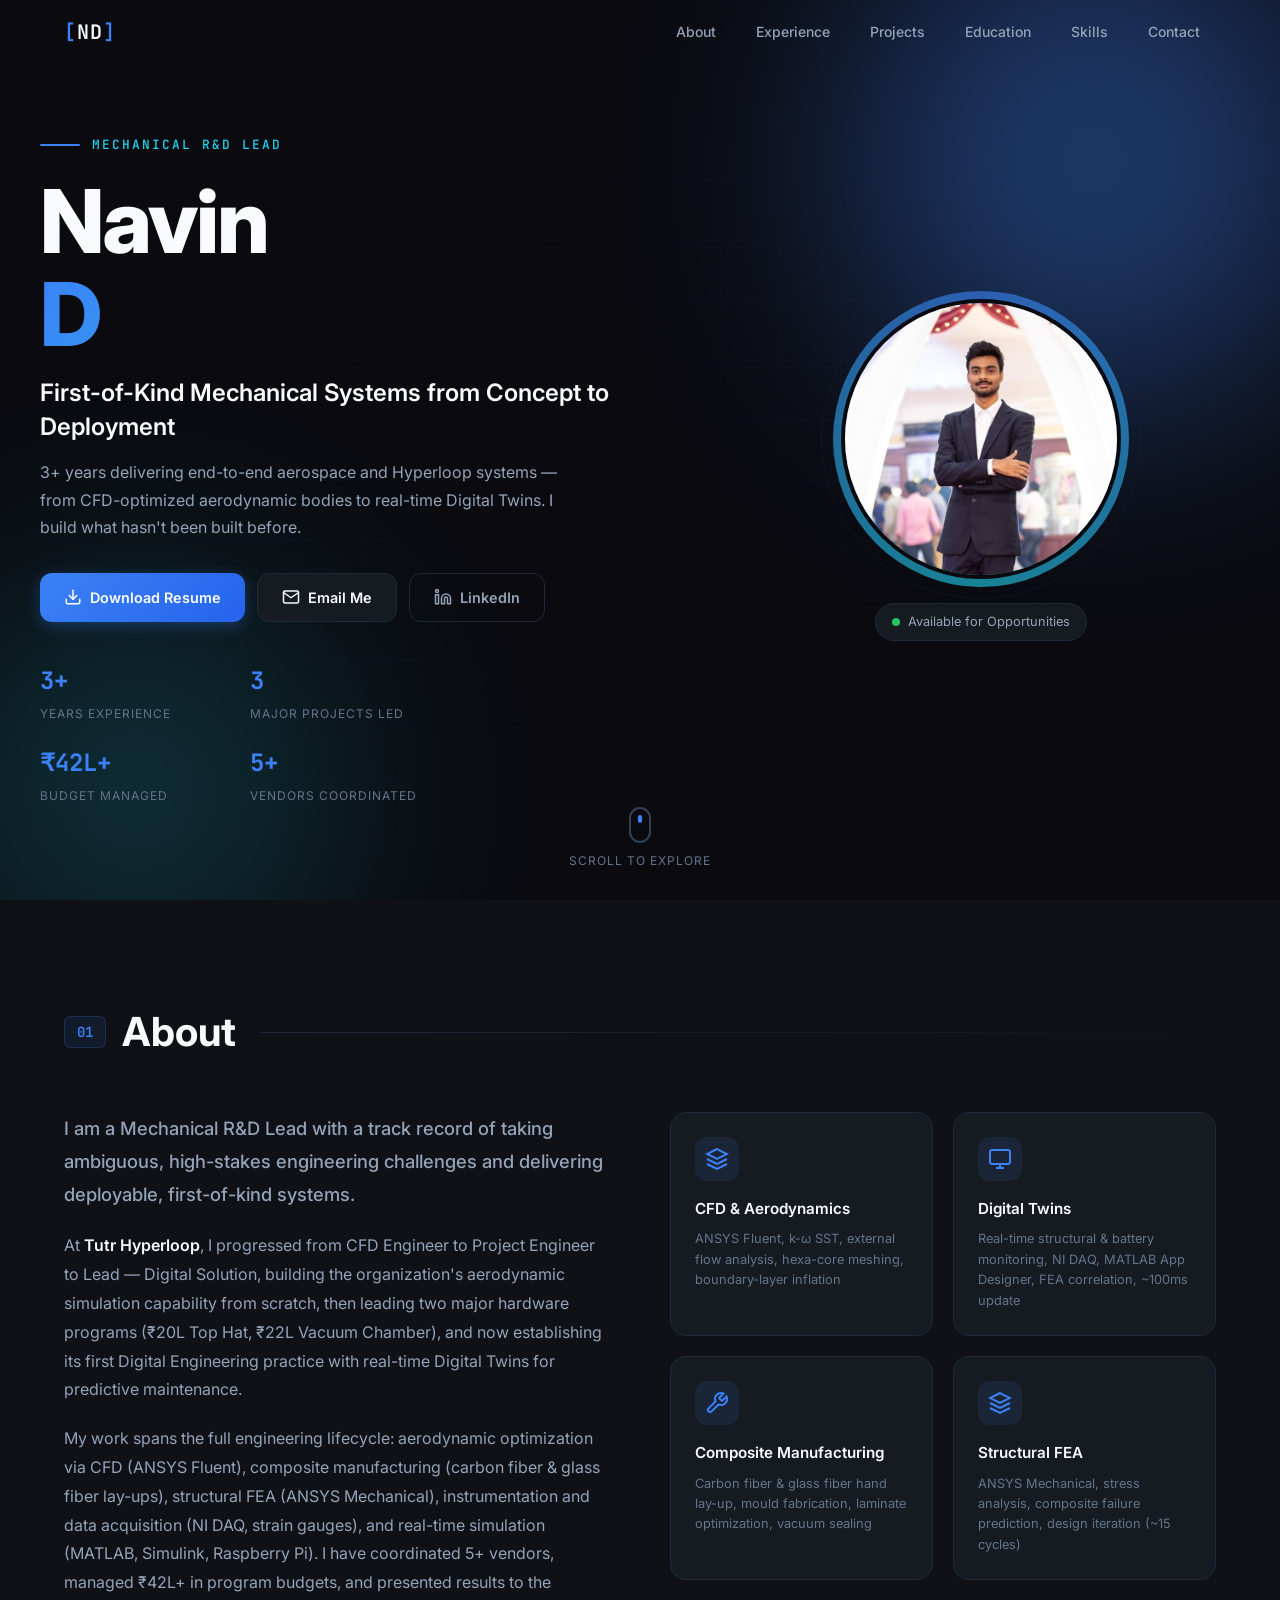
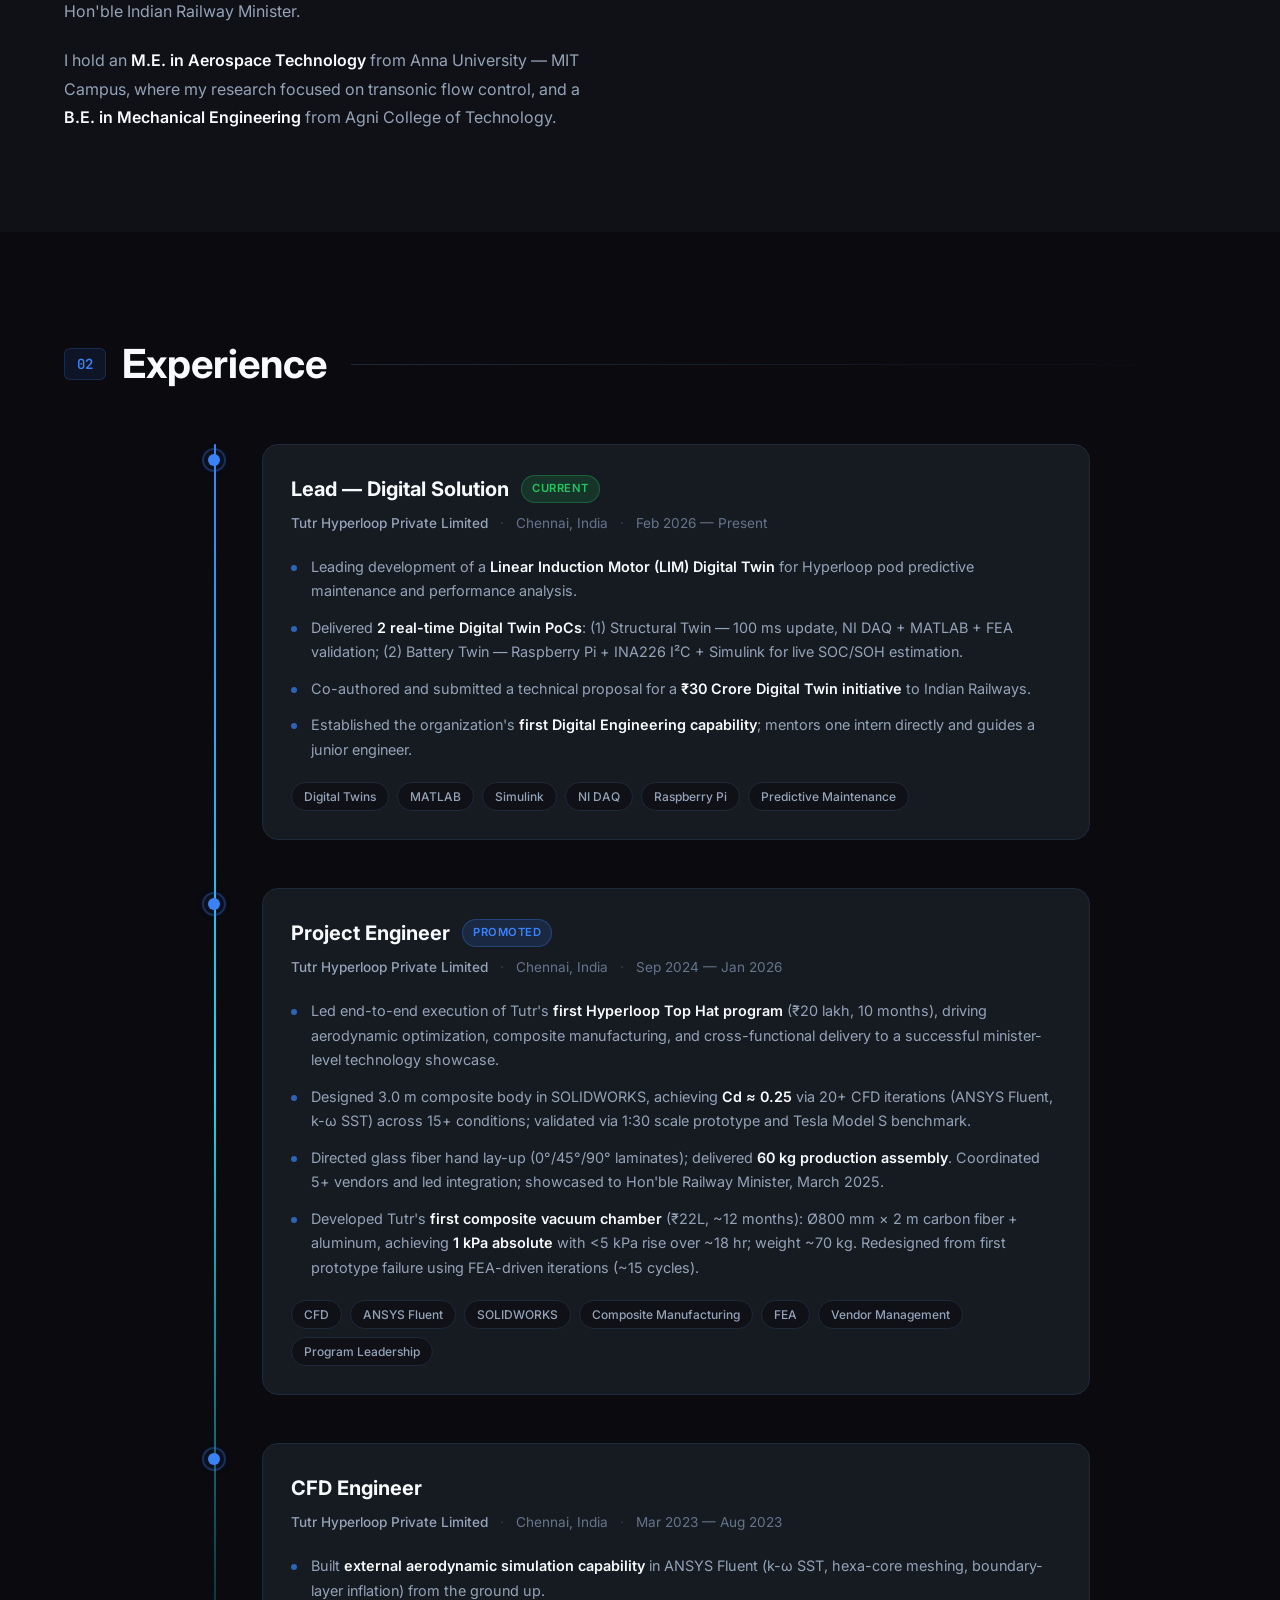
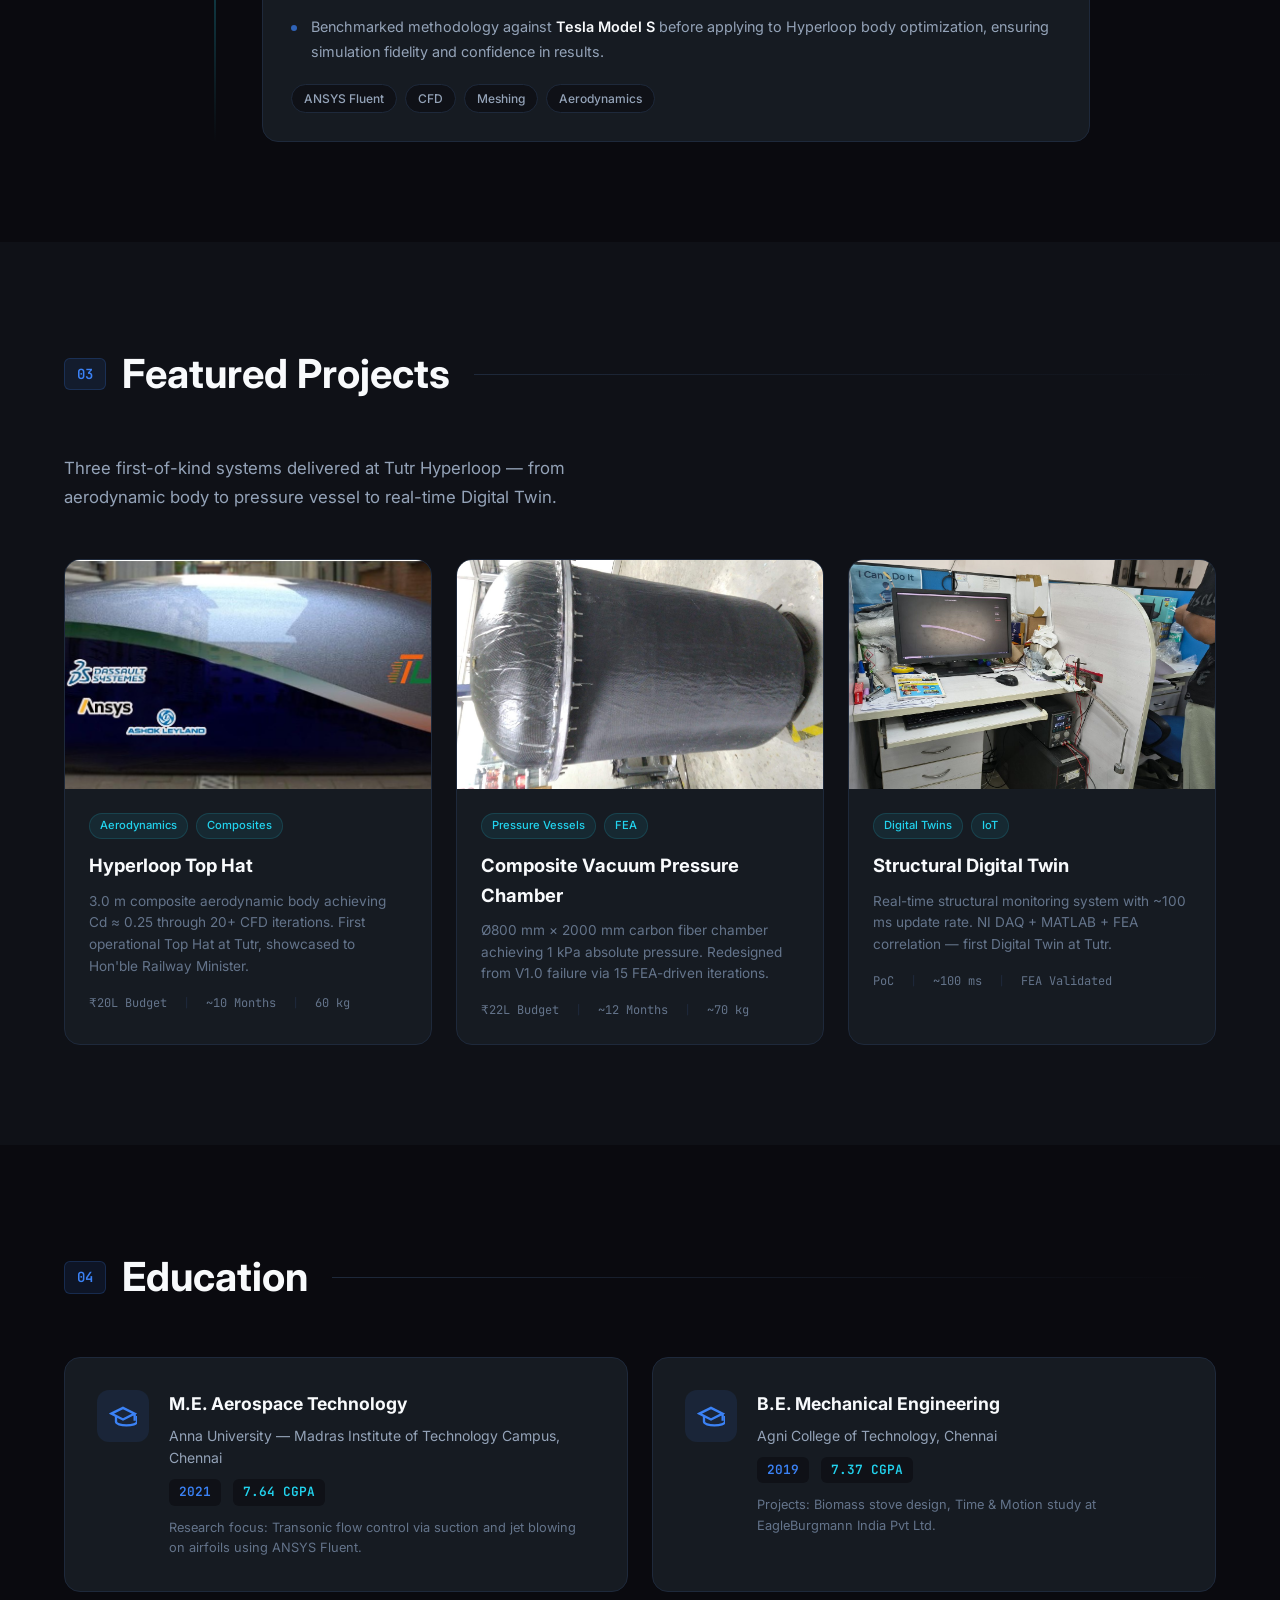
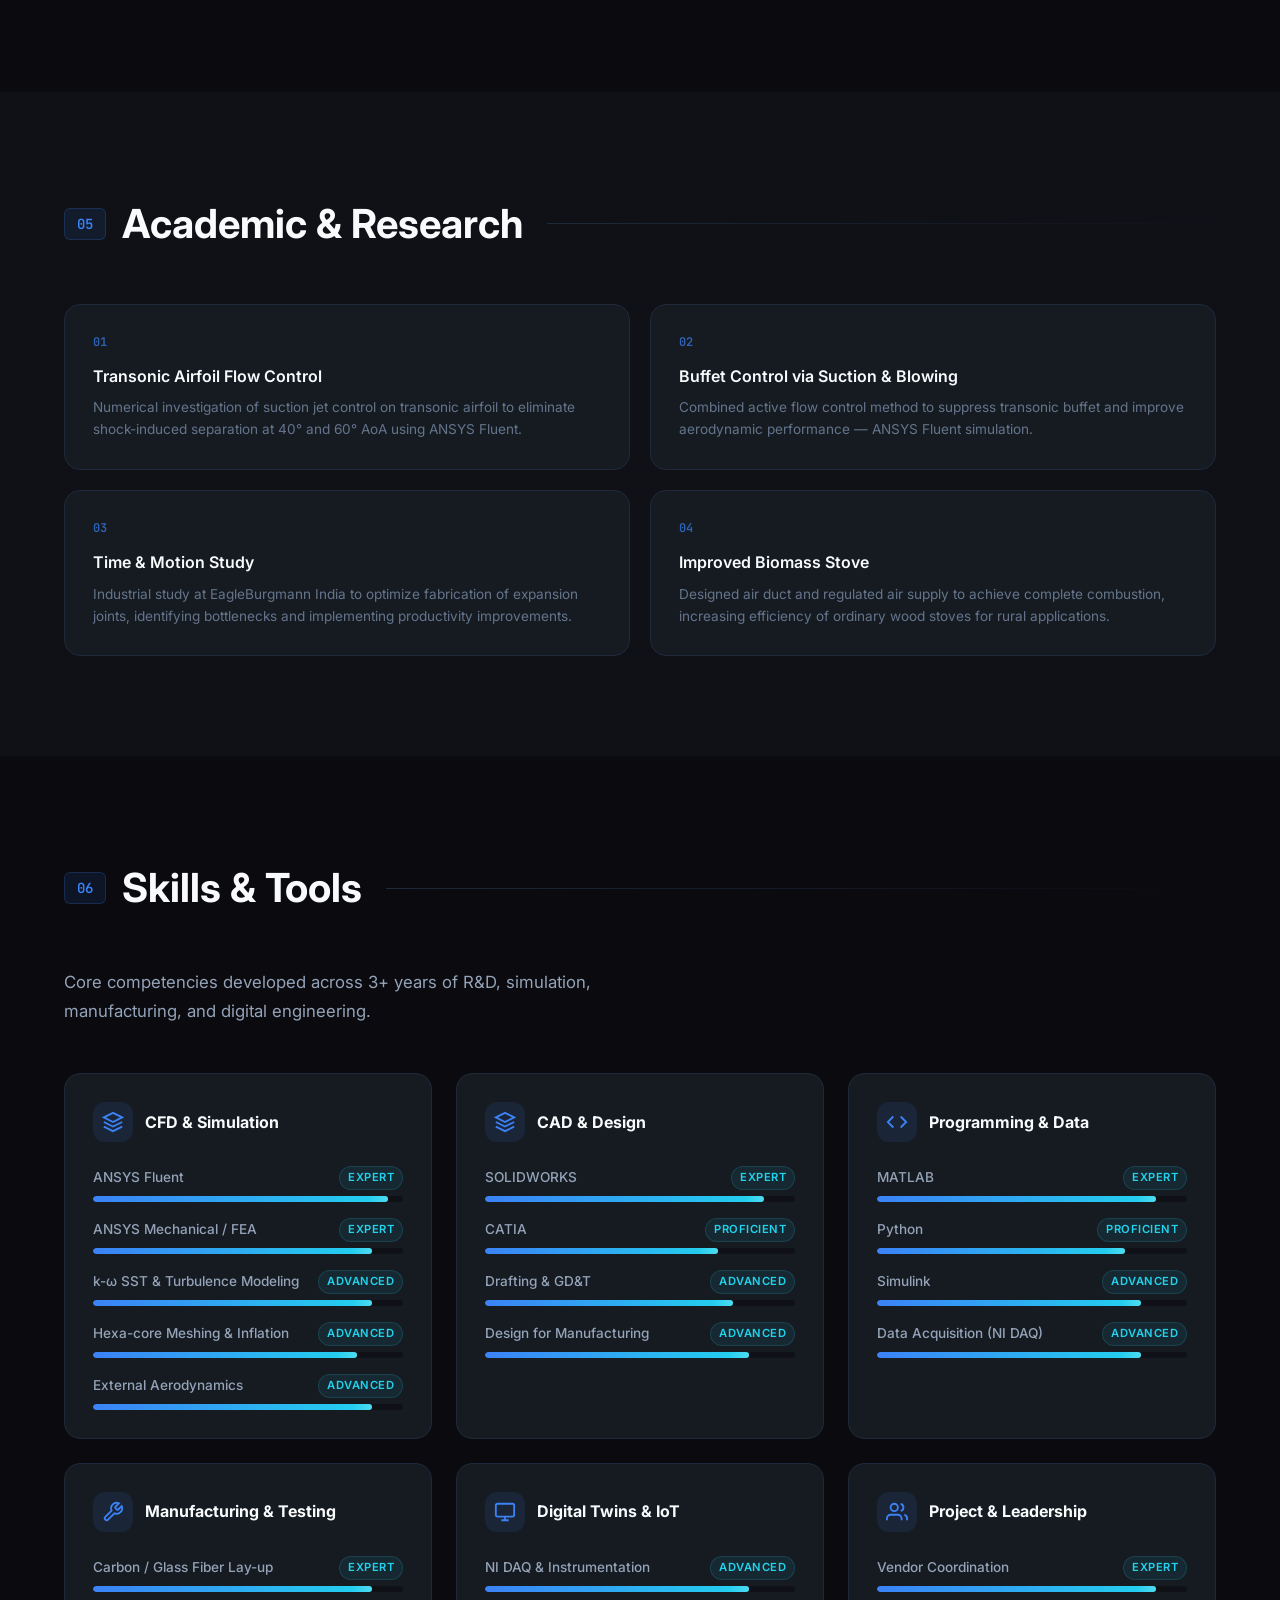
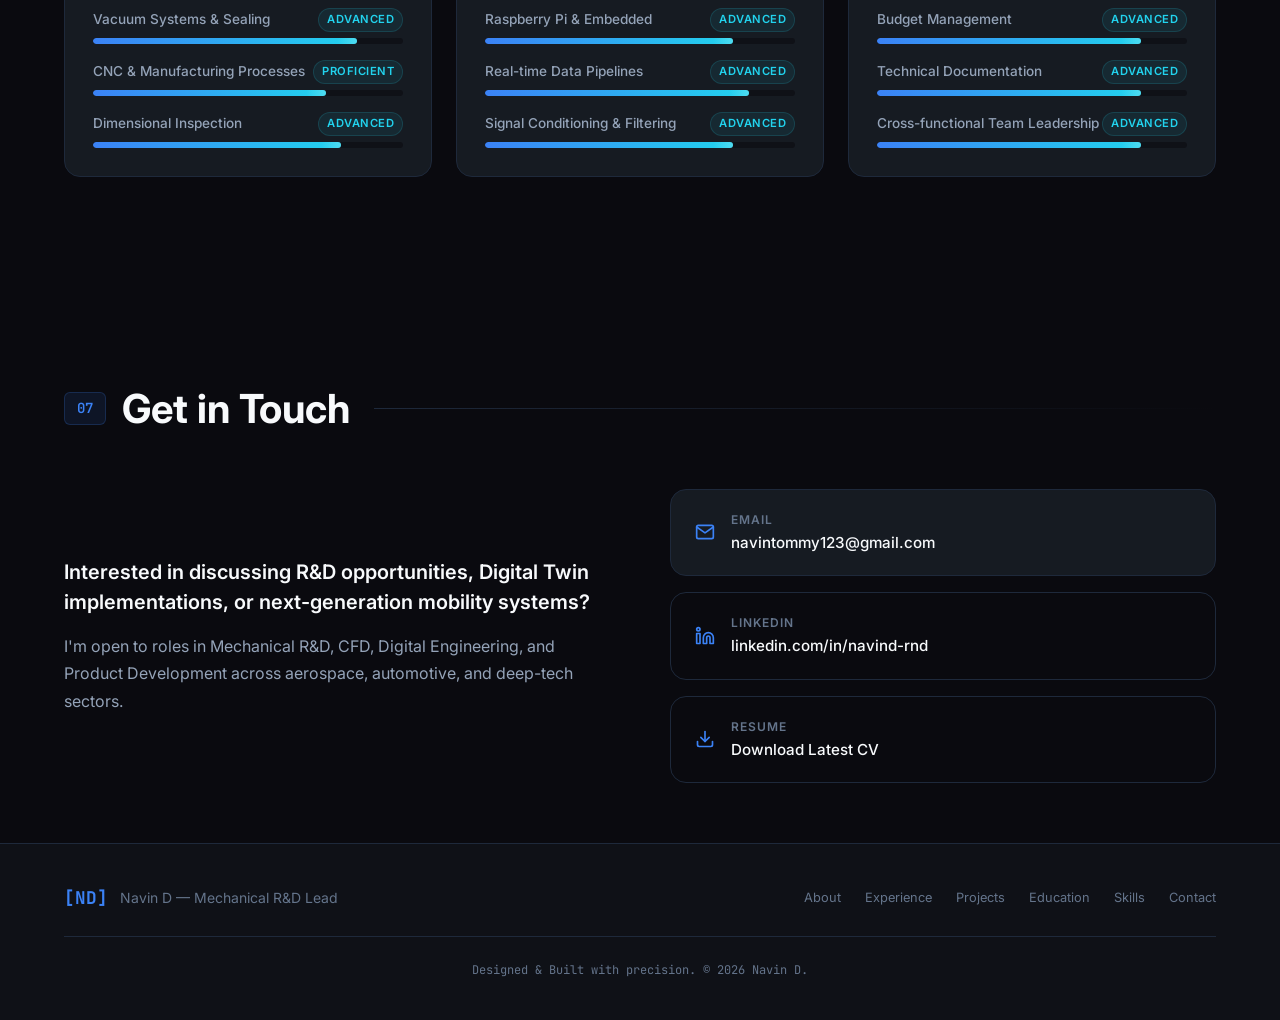
==== index.html @ 1052d7c4 "Portfolio v1.0 - Complete" ====
<!DOCTYPE html>
<html lang="en">
<head>
    <meta charset="UTF-8">
    <meta name="viewport" content="width=device-width, initial-scale=1.0">
    <title>Navin D — Mechanical R&D Lead</title>
    <link rel="preconnect" href="https://fonts.googleapis.com">
    <link rel="preconnect" href="https://fonts.gstatic.com" crossorigin>
    <link href="https://fonts.googleapis.com/css2?family=Inter:wght@300;400;500;600;700;800&family=JetBrains+Mono:wght@400;500;600&display=swap" rel="stylesheet">
    <link rel="stylesheet" href="style.css">
    <link rel="icon" type="image/png" href="assets/favicon.png">
    <link rel="apple-touch-icon" href="assets/apple-touch-icon.png">
    <meta name="description" content="Navin D — Mechanical R&D Lead specializing in CFD, Digital Twins, Composite Manufacturing, and FEA. 3+ years delivering first-of-kind aerospace and Hyperloop systems.">
    <meta name="keywords" content="Mechanical R&D, CFD, ANSYS Fluent, Digital Twins, Composites, Hyperloop, FEA, MATLAB, SOLIDWORKS">
    <meta name="author" content="Navin D">
    <meta name="robots" content="index, follow">
    <meta property="og:type" content="website">
    <meta property="og:title" content="Navin D — Mechanical R&D Lead">
    <meta property="og:description" content="First-of-Kind Mechanical Systems from Concept to Deployment. CFD, Digital Twins, Composites, FEA.">
    <meta property="og:image" content="assets/images/profile.png">
    <meta property="twitter:card" content="summary_large_image">
    <meta property="twitter:title" content="Navin D — Mechanical R&D Lead">
    <meta property="twitter:description" content="First-of-Kind Mechanical Systems from Concept to Deployment.">
    <meta property="twitter:image" content="assets/images/profile.png">
</head>
<body>
    <!-- Navigation -->
    <nav class="navbar" id="navbar">
        <div class="nav-container">
            <a href="#" class="nav-logo">
                <span class="logo-bracket">[</span>ND<span class="logo-bracket">]</span>
            </a>
            <button class="nav-toggle" id="navToggle" aria-label="Toggle navigation">
                <span></span>
                <span></span>
                <span></span>
            </button>
            <ul class="nav-menu" id="navMenu">
                <li><a href="#about" class="nav-link">About</a></li>
                <li><a href="#experience" class="nav-link">Experience</a></li>
                <li><a href="#projects" class="nav-link">Projects</a></li>
                <li><a href="#education" class="nav-link">Education</a></li>
                <li><a href="#skills" class="nav-link">Skills</a></li>
                <li><a href="#contact" class="nav-link">Contact</a></li>
            </ul>
        </div>
    </nav>

    <!-- Hero Section -->
    <section class="hero" id="home">
        <div class="hero-bg">
            <div class="hero-grid"></div>
            <div class="hero-glow hero-glow-1"></div>
            <div class="hero-glow hero-glow-2"></div>
        </div>
        <div class="hero-content">
            <div class="hero-text">
                <div class="hero-label">
                    <span class="label-line"></span>
                    <span class="label-text">Mechanical R&D Lead</span>
                </div>
                <h1 class="hero-name">
                    <span class="name-first">Navin</span>
                    <span class="name-last">D</span>
                </h1>
                <p class="hero-headline">First-of-Kind Mechanical Systems from Concept to Deployment</p>
                <p class="hero-subtitle">
                    3+ years delivering end-to-end aerospace and Hyperloop systems — from CFD-optimized aerodynamic bodies 
                    to real-time Digital Twins. I build what hasn't been built before.
                </p>
                <div class="hero-ctas">
                    <a href="assets/Navin_D_Resume_Styled_07_07.docx" class="btn btn-primary" download>
                        <svg width="18" height="18" viewBox="0 0 24 24" fill="none" stroke="currentColor" stroke-width="2" stroke-linecap="round" stroke-linejoin="round"><path d="M21 15v4a2 2 0 0 1-2 2H5a2 2 0 0 1-2-2v-4"/><polyline points="7 10 12 15 17 10"/><line x1="12" y1="15" x2="12" y2="3"/></svg>
                        Download Resume
                    </a>
                    <a href="mailto:navintommy123@gmail.com" class="btn btn-secondary">
                        <svg width="18" height="18" viewBox="0 0 24 24" fill="none" stroke="currentColor" stroke-width="2" stroke-linecap="round" stroke-linejoin="round"><path d="M4 4h16c1.1 0 2 .9 2 2v12c0 1.1-.9 2-2 2H4c-1.1 0-2-.9-2-2V6c0-1.1.9-2 2-2z"/><polyline points="22,6 12,13 2,6"/></svg>
                        Email Me
                    </a>
                    <a href="https://linkedin.com/in/navind-rnd" target="_blank" rel="noopener" class="btn btn-ghost">
                        <svg width="18" height="18" viewBox="0 0 24 24" fill="none" stroke="currentColor" stroke-width="2" stroke-linecap="round" stroke-linejoin="round"><path d="M16 8a6 6 0 0 1 6 6v7h-4v-7a2 2 0 0 0-2-2 2 2 0 0 0-2 2v7h-4v-7a6 6 0 0 1 6-6z"/><rect x="2" y="9" width="4" height="12"/><circle cx="4" cy="4" r="2"/></svg>
                        LinkedIn
                    </a>
                </div>
                <div class="hero-stats">
                    <div class="stat">
                        <span class="stat-value">3+</span>
                        <span class="stat-label">Years Experience</span>
                    </div>
                    <div class="stat">
                        <span class="stat-value">3</span>
                        <span class="stat-label">Major Projects Led</span>
                    </div>
                    <div class="stat">
                        <span class="stat-value">&#8377;42L+</span>
                        <span class="stat-label">Budget Managed</span>
                    </div>
                    <div class="stat">
                        <span class="stat-value">5+</span>
                        <span class="stat-label">Vendors Coordinated</span>
                    </div>
                </div>
            </div>
            <div class="hero-visual">
                <div class="profile-frame">
                    <div class="profile-ring"></div>
                    <img src="assets/images/profile.png" alt="Navin D — Mechanical R&D Lead" class="profile-img">
                    <div class="profile-accent"></div>
                </div>
                <div class="hero-badges">
                    <div class="badge">
                        <span class="badge-dot"></span>
                        <span class="badge-text">Available for Opportunities</span>
                    </div>
                </div>
            </div>
        </div>
        <div class="scroll-indicator">
            <div class="scroll-mouse">
                <div class="scroll-wheel"></div>
            </div>
            <span>Scroll to explore</span>
        </div>
    </section>

    <!-- About Section -->
    <section class="about section" id="about">
        <div class="container">
            <div class="section-header">
                <span class="section-tag">01</span>
                <h2 class="section-title">About</h2>
                <div class="section-line"></div>
            </div>
            <div class="about-content">
                <div class="about-text">
                    <p class="about-lead">
                        I am a Mechanical R&D Lead with a track record of taking ambiguous, high-stakes engineering challenges 
                        and delivering deployable, first-of-kind systems.
                    </p>
                    <p>
                        At <strong>Tutr Hyperloop</strong>, I progressed from CFD Engineer to Project Engineer to Lead — Digital Solution, 
                        building the organization's aerodynamic simulation capability from scratch, then leading two major hardware programs 
                        (₹20L Top Hat, ₹22L Vacuum Chamber), and now establishing its first Digital Engineering practice with real-time 
                        Digital Twins for predictive maintenance.
                    </p>
                    <p>
                        My work spans the full engineering lifecycle: aerodynamic optimization via CFD (ANSYS Fluent), composite 
                        manufacturing (carbon fiber & glass fiber lay-ups), structural FEA (ANSYS Mechanical), instrumentation and 
                        data acquisition (NI DAQ, strain gauges), and real-time simulation (MATLAB, Simulink, Raspberry Pi). I have 
                        coordinated 5+ vendors, managed ₹42L+ in program budgets, and presented results to the Hon'ble Indian Railway Minister.
                    </p>
                    <p>
                        I hold an <strong>M.E. in Aerospace Technology</strong> from Anna University — MIT Campus, where my research focused 
                        on transonic flow control, and a <strong>B.E. in Mechanical Engineering</strong> from Agni College of Technology.
                    </p>
                </div>
                <div class="about-highlights">
                    <div class="highlight-card">
                        <div class="highlight-icon">
                            <svg width="24" height="24" viewBox="0 0 24 24" fill="none" stroke="currentColor" stroke-width="2"><path d="M12 2L2 7l10 5 10-5-10-5z"/><path d="M2 17l10 5 10-5"/><path d="M2 12l10 5 10-5"/></svg>
                        </div>
                        <h4>CFD & Aerodynamics</h4>
                        <p>ANSYS Fluent, k-ω SST, external flow analysis, hexa-core meshing, boundary-layer inflation</p>
                    </div>
                    <div class="highlight-card">
                        <div class="highlight-icon">
                            <svg width="24" height="24" viewBox="0 0 24 24" fill="none" stroke="currentColor" stroke-width="2"><rect x="2" y="3" width="20" height="14" rx="2" ry="2"/><line x1="8" y1="21" x2="16" y2="21"/><line x1="12" y1="17" x2="12" y2="21"/></svg>
                        </div>
                        <h4>Digital Twins</h4>
                        <p>Real-time structural & battery monitoring, NI DAQ, MATLAB App Designer, FEA correlation, ~100ms update</p>
                    </div>
                    <div class="highlight-card">
                        <div class="highlight-icon">
                            <svg width="24" height="24" viewBox="0 0 24 24" fill="none" stroke="currentColor" stroke-width="2"><path d="M14.7 6.3a1 1 0 0 0 0 1.4l1.6 1.6a1 1 0 0 0 1.4 0l3.77-3.77a6 6 0 0 1-7.94 7.94l-6.91 6.91a2.12 2.12 0 0 1-3-3l6.91-6.91a6 6 0 0 1 7.94-7.94l-3.76 3.76z"/></svg>
                        </div>
                        <h4>Composite Manufacturing</h4>
                        <p>Carbon fiber & glass fiber hand lay-up, mould fabrication, laminate optimization, vacuum sealing</p>
                    </div>
                    <div class="highlight-card">
                        <div class="highlight-icon">
                            <svg width="24" height="24" viewBox="0 0 24 24" fill="none" stroke="currentColor" stroke-width="2"><polygon points="12 2 2 7 12 12 22 7 12 2"/><polyline points="2 17 12 22 22 17"/><polyline points="2 12 12 17 22 12"/></svg>
                        </div>
                        <h4>Structural FEA</h4>
                        <p>ANSYS Mechanical, stress analysis, composite failure prediction, design iteration (~15 cycles)</p>
                    </div>
                </div>
            </div>
        </div>
    </section>

    <!-- Experience Section -->
    <section class="experience section" id="experience">
        <div class="container">
            <div class="section-header">
                <span class="section-tag">02</span>
                <h2 class="section-title">Experience</h2>
                <div class="section-line"></div>
            </div>
            <div class="experience-timeline">
                <div class="timeline-line"></div>
                
                <!-- Role 1: Lead Digital Solution -->
                <div class="timeline-item" data-aos="fade-up">
                    <div class="timeline-marker">
                        <div class="timeline-dot"></div>
                        <div class="timeline-ring"></div>
                    </div>
                    <div class="timeline-card">
                        <div class="timeline-header">
                            <div class="timeline-role">
                                <h3>Lead — Digital Solution</h3>
                                <span class="timeline-badge current">Current</span>
                            </div>
                            <div class="timeline-meta">
                                <span class="timeline-company">Tutr Hyperloop Private Limited</span>
                                <span class="timeline-location">Chennai, India</span>
                                <span class="timeline-date">Feb 2026 — Present</span>
                            </div>
                        </div>
                        <ul class="timeline-bullets">
                            <li>Leading development of a <strong>Linear Induction Motor (LIM) Digital Twin</strong> for Hyperloop pod predictive maintenance and performance analysis.</li>
                            <li>Delivered <strong>2 real-time Digital Twin PoCs</strong>: (1) Structural Twin — 100 ms update, NI DAQ + MATLAB + FEA validation; (2) Battery Twin — Raspberry Pi + INA226 I²C + Simulink for live SOC/SOH estimation.</li>
                            <li>Co-authored and submitted a technical proposal for a <strong>&#8377;30 Crore Digital Twin initiative</strong> to Indian Railways.</li>
                            <li>Established the organization's <strong>first Digital Engineering capability</strong>; mentors one intern directly and guides a junior engineer.</li>
                        </ul>
                        <div class="timeline-tags">
                            <span class="tag">Digital Twins</span>
                            <span class="tag">MATLAB</span>
                            <span class="tag">Simulink</span>
                            <span class="tag">NI DAQ</span>
                            <span class="tag">Raspberry Pi</span>
                            <span class="tag">Predictive Maintenance</span>
                        </div>
                    </div>
                </div>

                <!-- Role 2: Project Engineer -->
                <div class="timeline-item" data-aos="fade-up">
                    <div class="timeline-marker">
                        <div class="timeline-dot"></div>
                        <div class="timeline-ring"></div>
                    </div>
                    <div class="timeline-card">
                        <div class="timeline-header">
                            <div class="timeline-role">
                                <h3>Project Engineer</h3>
                                <span class="timeline-badge promoted">Promoted</span>
                            </div>
                            <div class="timeline-meta">
                                <span class="timeline-company">Tutr Hyperloop Private Limited</span>
                                <span class="timeline-location">Chennai, India</span>
                                <span class="timeline-date">Sep 2024 — Jan 2026</span>
                            </div>
                        </div>
                        <ul class="timeline-bullets">
                            <li>Led end-to-end execution of Tutr's <strong>first Hyperloop Top Hat program</strong> (&#8377;20 lakh, 10 months), driving aerodynamic optimization, composite manufacturing, and cross-functional delivery to a successful minister-level technology showcase.</li>
                            <li>Designed 3.0 m composite body in SOLIDWORKS, achieving <strong>Cd &#8776; 0.25</strong> via 20+ CFD iterations (ANSYS Fluent, k-&#969; SST) across 15+ conditions; validated via 1:30 scale prototype and Tesla Model S benchmark.</li>
                            <li>Directed glass fiber hand lay-up (0°/45°/90° laminates); delivered <strong>60 kg production assembly</strong>. Coordinated 5+ vendors and led integration; showcased to Hon'ble Railway Minister, March 2025.</li>
                            <li>Developed Tutr's <strong>first composite vacuum chamber</strong> (&#8377;22L, ~12 months): &#216;800 mm × 2 m carbon fiber + aluminum, achieving <strong>1 kPa absolute</strong> with &lt;5 kPa rise over ~18 hr; weight ~70 kg. Redesigned from first prototype failure using FEA-driven iterations (~15 cycles).</li>
                        </ul>
                        <div class="timeline-tags">
                            <span class="tag">CFD</span>
                            <span class="tag">ANSYS Fluent</span>
                            <span class="tag">SOLIDWORKS</span>
                            <span class="tag">Composite Manufacturing</span>
                            <span class="tag">FEA</span>
                            <span class="tag">Vendor Management</span>
                            <span class="tag">Program Leadership</span>
                        </div>
                    </div>
                </div>

                <!-- Role 3: CFD Engineer -->
                <div class="timeline-item" data-aos="fade-up">
                    <div class="timeline-marker">
                        <div class="timeline-dot"></div>
                        <div class="timeline-ring"></div>
                    </div>
                    <div class="timeline-card">
                        <div class="timeline-header">
                            <div class="timeline-role">
                                <h3>CFD Engineer</h3>
                            </div>
                            <div class="timeline-meta">
                                <span class="timeline-company">Tutr Hyperloop Private Limited</span>
                                <span class="timeline-location">Chennai, India</span>
                                <span class="timeline-date">Mar 2023 — Aug 2023</span>
                            </div>
                        </div>
                        <ul class="timeline-bullets">
                            <li>Built <strong>external aerodynamic simulation capability</strong> in ANSYS Fluent (k-&#969; SST, hexa-core meshing, boundary-layer inflation) from the ground up.</li>
                            <li>Benchmarked methodology against <strong>Tesla Model S</strong> before applying to Hyperloop body optimization, ensuring simulation fidelity and confidence in results.</li>
                        </ul>
                        <div class="timeline-tags">
                            <span class="tag">ANSYS Fluent</span>
                            <span class="tag">CFD</span>
                            <span class="tag">Meshing</span>
                            <span class="tag">Aerodynamics</span>
                        </div>
                    </div>
                </div>
            </div>
        </div>
    </section>

    <!-- Projects Section (Phase 2 placeholder structure) -->
    <section class="projects section" id="projects">
        <div class="container">
            <div class="section-header">
                <span class="section-tag">03</span>
                <h2 class="section-title">Featured Projects</h2>
                <div class="section-line"></div>
            </div>
            <p class="projects-intro">Three first-of-kind systems delivered at Tutr Hyperloop — from aerodynamic body to pressure vessel to real-time Digital Twin.</p>
            <div class="projects-grid">
                <!-- Project 1: Top Hat -->
                <article class="project-card" data-project="tophat">
                    <a href="project-tophat.html" class="project-image" style="display:block;text-decoration:none;">
                        <img src="assets/images/tophat-hero.jpg" alt="Hyperloop Top Hat" loading="lazy">
                        <div class="project-overlay">
                            <span class="project-cta">View Project</span>
                        </div>
                    </a>
                    <div class="project-body">
                        <div class="project-meta">
                            <span class="project-tag">Aerodynamics</span>
                            <span class="project-tag">Composites</span>
                        </div>
                        <h3 class="project-title">Hyperloop Top Hat</h3>
                        <p class="project-desc">3.0 m composite aerodynamic body achieving Cd &#8776; 0.25 through 20+ CFD iterations. First operational Top Hat at Tutr, showcased to Hon'ble Railway Minister.</p>
                        <div class="project-stats">
                            <span>&#8377;20L Budget</span>
                            <span>~10 Months</span>
                            <span>60 kg</span>
                        </div>
                    </div>
                </article>

                <!-- Project 2: Vacuum Chamber -->
                <article class="project-card" data-project="vacuum">
                    <a href="project-vacuum.html" class="project-image" style="display:block;text-decoration:none;">
                        <img src="assets/images/vacuum-hero.jpg" alt="Composite Vacuum Chamber" loading="lazy">
                        <div class="project-overlay">
                            <span class="project-cta">View Project</span>
                        </div>
                    </a>
                    <div class="project-body">
                        <div class="project-meta">
                            <span class="project-tag">Pressure Vessels</span>
                            <span class="project-tag">FEA</span>
                        </div>
                        <h3 class="project-title">Composite Vacuum Pressure Chamber</h3>
                        <p class="project-desc">&#216;800 mm × 2000 mm carbon fiber chamber achieving 1 kPa absolute pressure. Redesigned from V1.0 failure via 15 FEA-driven iterations.</p>
                        <div class="project-stats">
                            <span>&#8377;22L Budget</span>
                            <span>~12 Months</span>
                            <span>~70 kg</span>
                        </div>
                    </div>
                </article>

                <!-- Project 3: Structural Digital Twin -->
                <article class="project-card" data-project="digitaltwin">
                    <a href="project-digitaltwin.html" class="project-image" style="display:block;text-decoration:none;">
                        <img src="assets/images/dt-hero.jpg" alt="Structural Digital Twin" loading="lazy">
                        <div class="project-overlay">
                            <span class="project-cta">View Project</span>
                        </div>
                    </a>
                    <div class="project-body">
                        <div class="project-meta">
                            <span class="project-tag">Digital Twins</span>
                            <span class="project-tag">IoT</span>
                        </div>
                        <h3 class="project-title">Structural Digital Twin</h3>
                        <p class="project-desc">Real-time structural monitoring system with ~100 ms update rate. NI DAQ + MATLAB + FEA correlation — first Digital Twin at Tutr.</p>
                        <div class="project-stats">
                            <span>PoC</span>
                            <span>~100 ms</span>
                            <span>FEA Validated</span>
                        </div>
                    </div>
                </article>
            </div>
        </div>
    </section>

    <!-- Education Section (Phase 3) -->
    <section class="education section" id="education">
        <div class="container">
            <div class="section-header">
                <span class="section-tag">04</span>
                <h2 class="section-title">Education</h2>
                <div class="section-line"></div>
            </div>
            <div class="education-grid">
                <div class="edu-card">
                    <div class="edu-icon">
                        <svg width="28" height="28" viewBox="0 0 24 24" fill="none" stroke="currentColor" stroke-width="2"><path d="M22 10v6M2 10l10-5 10 5-10 5z"/><path d="M6 12v5c0 1.66 4 3 9 3s9-1.34 9-3v-5"/></svg>
                    </div>
                    <div class="edu-content">
                        <h3>M.E. Aerospace Technology</h3>
                        <p class="edu-institution">Anna University — Madras Institute of Technology Campus, Chennai</p>
                        <div class="edu-meta">
                            <span class="edu-year">2021</span>
                            <span class="edu-grade">7.64 CGPA</span>
                        </div>
                        <p class="edu-focus">Research focus: Transonic flow control via suction and jet blowing on airfoils using ANSYS Fluent.</p>
                    </div>
                </div>
                <div class="edu-card">
                    <div class="edu-icon">
                        <svg width="28" height="28" viewBox="0 0 24 24" fill="none" stroke="currentColor" stroke-width="2"><path d="M22 10v6M2 10l10-5 10 5-10 5z"/><path d="M6 12v5c0 1.66 4 3 9 3s9-1.34 9-3v-5"/></svg>
                    </div>
                    <div class="edu-content">
                        <h3>B.E. Mechanical Engineering</h3>
                        <p class="edu-institution">Agni College of Technology, Chennai</p>
                        <div class="edu-meta">
                            <span class="edu-year">2019</span>
                            <span class="edu-grade">7.37 CGPA</span>
                        </div>
                        <p class="edu-focus">Projects: Biomass stove design, Time & Motion study at EagleBurgmann India Pvt Ltd.</p>
                    </div>
                </div>
            </div>
        </div>
    </section>

    <!-- Academic Projects Brief (Phase 3) -->
    <section class="academic section" id="academic">
        <div class="container">
            <div class="section-header">
                <span class="section-tag">05</span>
                <h2 class="section-title">Academic & Research</h2>
                <div class="section-line"></div>
            </div>
            <div class="academic-grid">
                <div class="acad-card">
                    <div class="acad-number">01</div>
                    <h4>Transonic Airfoil Flow Control</h4>
                    <p>Numerical investigation of suction jet control on transonic airfoil to eliminate shock-induced separation at 40° and 60° AoA using ANSYS Fluent.</p>
                </div>
                <div class="acad-card">
                    <div class="acad-number">02</div>
                    <h4>Buffet Control via Suction & Blowing</h4>
                    <p>Combined active flow control method to suppress transonic buffet and improve aerodynamic performance — ANSYS Fluent simulation.</p>
                </div>
                <div class="acad-card">
                    <div class="acad-number">03</div>
                    <h4>Time & Motion Study</h4>
                    <p>Industrial study at EagleBurgmann India to optimize fabrication of expansion joints, identifying bottlenecks and implementing productivity improvements.</p>
                </div>
                <div class="acad-card">
                    <div class="acad-number">04</div>
                    <h4>Improved Biomass Stove</h4>
                    <p>Designed air duct and regulated air supply to achieve complete combustion, increasing efficiency of ordinary wood stoves for rural applications.</p>
                </div>
            </div>
        </div>
    </section>

    <!-- Skills & Tools Section -->
    <section class="skills section" id="skills">
        <div class="container">
            <div class="section-header">
                <span class="section-tag">06</span>
                <h2 class="section-title">Skills & Tools</h2>
                <div class="section-line"></div>
            </div>
            <p class="skills-intro">Core competencies developed across 3+ years of R&D, simulation, manufacturing, and digital engineering.</p>
            <div class="skills-grid">
                <!-- Category 1: CFD & Simulation -->
                <div class="skills-category">
                    <div class="skills-category-header">
                        <div class="skills-category-icon">
                            <svg width="22" height="22" viewBox="0 0 24 24" fill="none" stroke="currentColor" stroke-width="2"><path d="M12 2L2 7l10 5 10-5-10-5z"/><path d="M2 17l10 5 10-5"/><path d="M2 12l10 5 10-5"/></svg>
                        </div>
                        <h3>CFD & Simulation</h3>
                    </div>
                    <div class="skills-list">
                        <div class="skill-item">
                            <div class="skill-info">
                                <span class="skill-name">ANSYS Fluent</span>
                                <span class="skill-level">Expert</span>
                            </div>
                            <div class="skill-bar">
                                <div class="skill-fill" data-width="95"></div>
                            </div>
                        </div>
                        <div class="skill-item">
                            <div class="skill-info">
                                <span class="skill-name">ANSYS Mechanical / FEA</span>
                                <span class="skill-level">Expert</span>
                            </div>
                            <div class="skill-bar">
                                <div class="skill-fill" data-width="90"></div>
                            </div>
                        </div>
                        <div class="skill-item">
                            <div class="skill-info">
                                <span class="skill-name">k-&#969; SST & Turbulence Modeling</span>
                                <span class="skill-level">Advanced</span>
                            </div>
                            <div class="skill-bar">
                                <div class="skill-fill" data-width="90"></div>
                            </div>
                        </div>
                        <div class="skill-item">
                            <div class="skill-info">
                                <span class="skill-name">Hexa-core Meshing & Inflation</span>
                                <span class="skill-level">Advanced</span>
                            </div>
                            <div class="skill-bar">
                                <div class="skill-fill" data-width="85"></div>
                            </div>
                        </div>
                        <div class="skill-item">
                            <div class="skill-info">
                                <span class="skill-name">External Aerodynamics</span>
                                <span class="skill-level">Advanced</span>
                            </div>
                            <div class="skill-bar">
                                <div class="skill-fill" data-width="90"></div>
                            </div>
                        </div>
                    </div>
                </div>

                <!-- Category 2: CAD & Design -->
                <div class="skills-category">
                    <div class="skills-category-header">
                        <div class="skills-category-icon">
                            <svg width="22" height="22" viewBox="0 0 24 24" fill="none" stroke="currentColor" stroke-width="2"><polygon points="12 2 2 7 12 12 22 7 12 2"/><polyline points="2 17 12 22 22 17"/><polyline points="2 12 12 17 22 12"/></svg>
                        </div>
                        <h3>CAD & Design</h3>
                    </div>
                    <div class="skills-list">
                        <div class="skill-item">
                            <div class="skill-info">
                                <span class="skill-name">SOLIDWORKS</span>
                                <span class="skill-level">Expert</span>
                            </div>
                            <div class="skill-bar">
                                <div class="skill-fill" data-width="90"></div>
                            </div>
                        </div>
                        <div class="skill-item">
                            <div class="skill-info">
                                <span class="skill-name">CATIA</span>
                                <span class="skill-level">Proficient</span>
                            </div>
                            <div class="skill-bar">
                                <div class="skill-fill" data-width="75"></div>
                            </div>
                        </div>
                        <div class="skill-item">
                            <div class="skill-info">
                                <span class="skill-name">Drafting & GD&T</span>
                                <span class="skill-level">Advanced</span>
                            </div>
                            <div class="skill-bar">
                                <div class="skill-fill" data-width="80"></div>
                            </div>
                        </div>
                        <div class="skill-item">
                            <div class="skill-info">
                                <span class="skill-name">Design for Manufacturing</span>
                                <span class="skill-level">Advanced</span>
                            </div>
                            <div class="skill-bar">
                                <div class="skill-fill" data-width="85"></div>
                            </div>
                        </div>
                    </div>
                </div>

                <!-- Category 3: Programming & Data -->
                <div class="skills-category">
                    <div class="skills-category-header">
                        <div class="skills-category-icon">
                            <svg width="22" height="22" viewBox="0 0 24 24" fill="none" stroke="currentColor" stroke-width="2"><polyline points="16 18 22 12 16 6"/><polyline points="8 6 2 12 8 18"/></svg>
                        </div>
                        <h3>Programming & Data</h3>
                    </div>
                    <div class="skills-list">
                        <div class="skill-item">
                            <div class="skill-info">
                                <span class="skill-name">MATLAB</span>
                                <span class="skill-level">Expert</span>
                            </div>
                            <div class="skill-bar">
                                <div class="skill-fill" data-width="90"></div>
                            </div>
                        </div>
                        <div class="skill-item">
                            <div class="skill-info">
                                <span class="skill-name">Python</span>
                                <span class="skill-level">Proficient</span>
                            </div>
                            <div class="skill-bar">
                                <div class="skill-fill" data-width="80"></div>
                            </div>
                        </div>
                        <div class="skill-item">
                            <div class="skill-info">
                                <span class="skill-name">Simulink</span>
                                <span class="skill-level">Advanced</span>
                            </div>
                            <div class="skill-bar">
                                <div class="skill-fill" data-width="85"></div>
                            </div>
                        </div>
                        <div class="skill-item">
                            <div class="skill-info">
                                <span class="skill-name">Data Acquisition (NI DAQ)</span>
                                <span class="skill-level">Advanced</span>
                            </div>
                            <div class="skill-bar">
                                <div class="skill-fill" data-width="85"></div>
                            </div>
                        </div>
                    </div>
                </div>

                <!-- Category 4: Manufacturing & Testing -->
                <div class="skills-category">
                    <div class="skills-category-header">
                        <div class="skills-category-icon">
                            <svg width="22" height="22" viewBox="0 0 24 24" fill="none" stroke="currentColor" stroke-width="2"><path d="M14.7 6.3a1 1 0 0 0 0 1.4l1.6 1.6a1 1 0 0 0 1.4 0l3.77-3.77a6 6 0 0 1-7.94 7.94l-6.91 6.91a2.12 2.12 0 0 1-3-3l6.91-6.91a6 6 0 0 1 7.94-7.94l-3.76 3.76z"/></svg>
                        </div>
                        <h3>Manufacturing & Testing</h3>
                    </div>
                    <div class="skills-list">
                        <div class="skill-item">
                            <div class="skill-info">
                                <span class="skill-name">Carbon / Glass Fiber Lay-up</span>
                                <span class="skill-level">Expert</span>
                            </div>
                            <div class="skill-bar">
                                <div class="skill-fill" data-width="90"></div>
                            </div>
                        </div>
                        <div class="skill-item">
                            <div class="skill-info">
                                <span class="skill-name">Vacuum Systems & Sealing</span>
                                <span class="skill-level">Advanced</span>
                            </div>
                            <div class="skill-bar">
                                <div class="skill-fill" data-width="85"></div>
                            </div>
                        </div>
                        <div class="skill-item">
                            <div class="skill-info">
                                <span class="skill-name">CNC & Manufacturing Processes</span>
                                <span class="skill-level">Proficient</span>
                            </div>
                            <div class="skill-bar">
                                <div class="skill-fill" data-width="75"></div>
                            </div>
                        </div>
                        <div class="skill-item">
                            <div class="skill-info">
                                <span class="skill-name">Dimensional Inspection</span>
                                <span class="skill-level">Advanced</span>
                            </div>
                            <div class="skill-bar">
                                <div class="skill-fill" data-width="80"></div>
                            </div>
                        </div>
                    </div>
                </div>

                <!-- Category 5: Digital Twins & IoT -->
                <div class="skills-category">
                    <div class="skills-category-header">
                        <div class="skills-category-icon">
                            <svg width="22" height="22" viewBox="0 0 24 24" fill="none" stroke="currentColor" stroke-width="2"><rect x="2" y="3" width="20" height="14" rx="2" ry="2"/><line x1="8" y1="21" x2="16" y2="21"/><line x1="12" y1="17" x2="12" y2="21"/></svg>
                        </div>
                        <h3>Digital Twins & IoT</h3>
                    </div>
                    <div class="skills-list">
                        <div class="skill-item">
                            <div class="skill-info">
                                <span class="skill-name">NI DAQ & Instrumentation</span>
                                <span class="skill-level">Advanced</span>
                            </div>
                            <div class="skill-bar">
                                <div class="skill-fill" data-width="85"></div>
                            </div>
                        </div>
                        <div class="skill-item">
                            <div class="skill-info">
                                <span class="skill-name">Raspberry Pi & Embedded</span>
                                <span class="skill-level">Advanced</span>
                            </div>
                            <div class="skill-bar">
                                <div class="skill-fill" data-width="80"></div>
                            </div>
                        </div>
                        <div class="skill-item">
                            <div class="skill-info">
                                <span class="skill-name">Real-time Data Pipelines</span>
                                <span class="skill-level">Advanced</span>
                            </div>
                            <div class="skill-bar">
                                <div class="skill-fill" data-width="85"></div>
                            </div>
                        </div>
                        <div class="skill-item">
                            <div class="skill-info">
                                <span class="skill-name">Signal Conditioning & Filtering</span>
                                <span class="skill-level">Advanced</span>
                            </div>
                            <div class="skill-bar">
                                <div class="skill-fill" data-width="80"></div>
                            </div>
                        </div>
                    </div>
                </div>

                <!-- Category 6: Project & Leadership -->
                <div class="skills-category">
                    <div class="skills-category-header">
                        <div class="skills-category-icon">
                            <svg width="22" height="22" viewBox="0 0 24 24" fill="none" stroke="currentColor" stroke-width="2"><path d="M17 21v-2a4 4 0 0 0-4-4H5a4 4 0 0 0-4 4v2"/><circle cx="9" cy="7" r="4"/><path d="M23 21v-2a4 4 0 0 0-3-3.87"/><path d="M16 3.13a4 4 0 0 1 0 7.75"/></svg>
                        </div>
                        <h3>Project & Leadership</h3>
                    </div>
                    <div class="skills-list">
                        <div class="skill-item">
                            <div class="skill-info">
                                <span class="skill-name">Vendor Coordination</span>
                                <span class="skill-level">Expert</span>
                            </div>
                            <div class="skill-bar">
                                <div class="skill-fill" data-width="90"></div>
                            </div>
                        </div>
                        <div class="skill-item">
                            <div class="skill-info">
                                <span class="skill-name">Budget Management</span>
                                <span class="skill-level">Advanced</span>
                            </div>
                            <div class="skill-bar">
                                <div class="skill-fill" data-width="85"></div>
                            </div>
                        </div>
                        <div class="skill-item">
                            <div class="skill-info">
                                <span class="skill-name">Technical Documentation</span>
                                <span class="skill-level">Advanced</span>
                            </div>
                            <div class="skill-bar">
                                <div class="skill-fill" data-width="85"></div>
                            </div>
                        </div>
                        <div class="skill-item">
                            <div class="skill-info">
                                <span class="skill-name">Cross-functional Team Leadership</span>
                                <span class="skill-level">Advanced</span>
                            </div>
                            <div class="skill-bar">
                                <div class="skill-fill" data-width="85"></div>
                            </div>
                        </div>
                    </div>
                </div>
            </div>
        </div>
    </section>

    <!-- Contact Section -->
    <section class="contact section" id="contact">
        <div class="container">
            <div class="section-header">
                <span class="section-tag">07</span>
                <h2 class="section-title">Get in Touch</h2>
                <div class="section-line"></div>
            </div>
            <div class="contact-content">
                <div class="contact-text">
                    <p class="contact-lead">Interested in discussing R&D opportunities, Digital Twin implementations, or next-generation mobility systems?</p>
                    <p class="contact-sub">I'm open to roles in Mechanical R&D, CFD, Digital Engineering, and Product Development across aerospace, automotive, and deep-tech sectors.</p>
                </div>
                <div class="contact-actions">
                    <a href="mailto:navintommy123@gmail.com" class="contact-btn contact-primary">
                        <svg width="20" height="20" viewBox="0 0 24 24" fill="none" stroke="currentColor" stroke-width="2" stroke-linecap="round" stroke-linejoin="round"><path d="M4 4h16c1.1 0 2 .9 2 2v12c0 1.1-.9 2-2 2H4c-1.1 0-2-.9-2-2V6c0-1.1.9-2 2-2z"/><polyline points="22,6 12,13 2,6"/></svg>
                        <div>
                            <span class="contact-btn-label">Email</span>
                            <span class="contact-btn-value">navintommy123@gmail.com</span>
                        </div>
                    </a>
                    <a href="https://linkedin.com/in/navind-rnd" target="_blank" rel="noopener" class="contact-btn contact-secondary">
                        <svg width="20" height="20" viewBox="0 0 24 24" fill="none" stroke="currentColor" stroke-width="2" stroke-linecap="round" stroke-linejoin="round"><path d="M16 8a6 6 0 0 1 6 6v7h-4v-7a2 2 0 0 0-2-2 2 2 0 0 0-2 2v7h-4v-7a6 6 0 0 1 6-6z"/><rect x="2" y="9" width="4" height="12"/><circle cx="4" cy="4" r="2"/></svg>
                        <div>
                            <span class="contact-btn-label">LinkedIn</span>
                            <span class="contact-btn-value">linkedin.com/in/navind-rnd</span>
                        </div>
                    </a>
                    <a href="assets/Navin_D_Resume_Styled_07_07.docx" class="contact-btn contact-secondary" download>
                        <svg width="20" height="20" viewBox="0 0 24 24" fill="none" stroke="currentColor" stroke-width="2" stroke-linecap="round" stroke-linejoin="round"><path d="M21 15v4a2 2 0 0 1-2 2H5a2 2 0 0 1-2-2v-4"/><polyline points="7 10 12 15 17 10"/><line x1="12" y1="15" x2="12" y2="3"/></svg>
                        <div>
                            <span class="contact-btn-label">Resume</span>
                            <span class="contact-btn-value">Download Latest CV</span>
                        </div>
                    </a>
                </div>
            </div>
        </div>
    </section>

    <!-- Footer -->
    <footer class="footer">
        <div class="container">
            <div class="footer-content">
                <div class="footer-brand">
                    <span class="footer-logo">[ND]</span>
                    <p>Navin D — Mechanical R&D Lead</p>
                </div>
                <div class="footer-links">
                    <a href="#about">About</a>
                    <a href="#experience">Experience</a>
                    <a href="#projects">Projects</a>
                    <a href="#education">Education</a>
                    <a href="#skills">Skills</a>
                    <a href="#contact">Contact</a>
                </div>
            </div>
            <div class="footer-bottom">
                <p>Designed & Built with precision. &copy; 2026 Navin D.</p>
            </div>
        </div>
    </footer>

    <script src="script.js"></script>
</body>
</html>
---- style.css ----
/* ============================================
   NAVIN D — PORTFOLIO STYLES
   Dark Engineering Aesthetic
   ============================================ */

/* CSS Variables */
:root {
    --bg-primary: #0a0a0f;
    --bg-secondary: #0f1117;
    --bg-card: #161b22;
    --bg-card-hover: #1c2129;
    --bg-elevated: #1e2430;
    --accent-primary: #3b82f6;
    --accent-secondary: #22d3ee;
    --accent-glow: rgba(59, 130, 246, 0.15);
    --accent-glow-strong: rgba(59, 130, 246, 0.3);
    --text-primary: #f8fafc;
    --text-secondary: #94a3b8;
    --text-muted: #64748b;
    --border: #1e293b;
    --border-light: #334155;
    --success: #22c55e;
    --font-body: 'Inter', system-ui, -apple-system, sans-serif;
    --font-mono: 'JetBrains Mono', 'Fira Code', monospace;
    --transition-fast: 0.2s ease;
    --transition-medium: 0.3s ease;
    --transition-slow: 0.5s ease;
    --radius-sm: 6px;
    --radius-md: 12px;
    --radius-lg: 16px;
    --shadow-sm: 0 1px 2px rgba(0,0,0,0.3);
    --shadow-md: 0 4px 12px rgba(0,0,0,0.4);
    --shadow-lg: 0 8px 30px rgba(0,0,0,0.5);
    --shadow-glow: 0 0 40px var(--accent-glow);
}

/* Reset & Base */
*, *::before, *::after {
    margin: 0;
    padding: 0;
    box-sizing: border-box;
}

html {
    scroll-behavior: smooth;
    font-size: 16px;
}

body {
    font-family: var(--font-body);
    background: var(--bg-primary);
    color: var(--text-primary);
    line-height: 1.6;
    overflow-x: hidden;
    -webkit-font-smoothing: antialiased;
    -moz-osx-font-smoothing: grayscale;
}

::selection {
    background: var(--accent-primary);
    color: var(--bg-primary);
}

::-webkit-scrollbar {
    width: 8px;
}

::-webkit-scrollbar-track {
    background: var(--bg-primary);
}

::-webkit-scrollbar-thumb {
    background: var(--border-light);
    border-radius: 4px;
}

::-webkit-scrollbar-thumb:hover {
    background: var(--accent-primary);
}

/* Container */
.container {
    max-width: 1200px;
    margin: 0 auto;
    padding: 0 24px;
}

/* ============================================
   NAVIGATION
   ============================================ */
.navbar {
    position: fixed;
    top: 0;
    left: 0;
    right: 0;
    z-index: 1000;
    padding: 16px 0;
    transition: all var(--transition-medium);
    background: transparent;
}

.navbar.scrolled {
    background: rgba(10, 10, 15, 0.85);
    backdrop-filter: blur(20px);
    -webkit-backdrop-filter: blur(20px);
    border-bottom: 1px solid var(--border);
    padding: 12px 0;
}

.nav-container {
    max-width: 1200px;
    margin: 0 auto;
    padding: 0 24px;
    display: flex;
    align-items: center;
    justify-content: space-between;
}

.nav-logo {
    font-family: var(--font-mono);
    font-size: 1.25rem;
    font-weight: 600;
    color: var(--text-primary);
    text-decoration: none;
    letter-spacing: 1px;
}

.logo-bracket {
    color: var(--accent-primary);
}

.nav-menu {
    display: flex;
    list-style: none;
    gap: 8px;
}

.nav-link {
    color: var(--text-secondary);
    text-decoration: none;
    font-size: 0.875rem;
    font-weight: 500;
    padding: 8px 16px;
    border-radius: var(--radius-sm);
    transition: all var(--transition-fast);
    position: relative;
}

.nav-link:hover {
    color: var(--text-primary);
    background: var(--bg-card);
}

.nav-link::after {
    content: '';
    position: absolute;
    bottom: 4px;
    left: 16px;
    right: 16px;
    height: 2px;
    background: var(--accent-primary);
    transform: scaleX(0);
    transition: transform var(--transition-fast);
    border-radius: 1px;
}

.nav-link:hover::after {
    transform: scaleX(1);
}

.nav-toggle {
    display: none;
    flex-direction: column;
    gap: 5px;
    background: none;
    border: none;
    cursor: pointer;
    padding: 4px;
}

.nav-toggle span {
    display: block;
    width: 24px;
    height: 2px;
    background: var(--text-primary);
    border-radius: 1px;
    transition: all var(--transition-fast);
}

/* ============================================
   HERO SECTION
   ============================================ */
.hero {
    position: relative;
    min-height: 100vh;
    display: flex;
    align-items: center;
    justify-content: center;
    padding: 120px 24px 80px;
    overflow: hidden;
}

.hero-bg {
    position: absolute;
    inset: 0;
    z-index: 0;
}

.hero-grid {
    position: absolute;
    inset: 0;
    background-image: 
        linear-gradient(rgba(59, 130, 246, 0.03) 1px, transparent 1px),
        linear-gradient(90deg, rgba(59, 130, 246, 0.03) 1px, transparent 1px);
    background-size: 60px 60px;
    mask-image: radial-gradient(ellipse at center, black 30%, transparent 70%);
    -webkit-mask-image: radial-gradient(ellipse at center, black 30%, transparent 70%);
}

.hero-glow {
    position: absolute;
    border-radius: 50%;
    filter: blur(120px);
    opacity: 0.4;
}

.hero-glow-1 {
    width: 500px;
    height: 500px;
    background: var(--accent-primary);
    top: -10%;
    right: -5%;
}

.hero-glow-2 {
    width: 400px;
    height: 400px;
    background: var(--accent-secondary);
    bottom: -10%;
    left: -5%;
    opacity: 0.2;
}

.hero-content {
    position: relative;
    z-index: 1;
    max-width: 1200px;
    width: 100%;
    display: grid;
    grid-template-columns: 1.2fr 1fr;
    gap: 60px;
    align-items: center;
}

/* Hero Text */
.hero-label {
    display: flex;
    align-items: center;
    gap: 12px;
    margin-bottom: 20px;
}

.label-line {
    width: 40px;
    height: 2px;
    background: var(--accent-primary);
    border-radius: 1px;
}

.label-text {
    font-family: var(--font-mono);
    font-size: 0.8rem;
    font-weight: 500;
    color: var(--accent-secondary);
    text-transform: uppercase;
    letter-spacing: 2px;
}

.hero-name {
    font-size: clamp(3rem, 8vw, 5.5rem);
    font-weight: 800;
    line-height: 1.05;
    margin-bottom: 16px;
    letter-spacing: -2px;
}

.name-first {
    display: block;
    color: var(--text-primary);
}

.name-last {
    display: block;
    background: linear-gradient(135deg, var(--accent-primary), var(--accent-secondary));
    -webkit-background-clip: text;
    -webkit-text-fill-color: transparent;
    background-clip: text;
}

.hero-headline {
    font-size: clamp(1.1rem, 2.5vw, 1.5rem);
    font-weight: 600;
    color: var(--text-primary);
    margin-bottom: 16px;
    line-height: 1.4;
}

.hero-subtitle {
    font-size: 1rem;
    color: var(--text-secondary);
    max-width: 540px;
    margin-bottom: 32px;
    line-height: 1.7;
}

/* CTAs */
.hero-ctas {
    display: flex;
    flex-wrap: wrap;
    gap: 12px;
    margin-bottom: 40px;
}

.btn {
    display: inline-flex;
    align-items: center;
    gap: 8px;
    padding: 12px 24px;
    border-radius: var(--radius-md);
    font-size: 0.9rem;
    font-weight: 600;
    text-decoration: none;
    transition: all var(--transition-fast);
    cursor: pointer;
    border: none;
    font-family: var(--font-body);
}

.btn-primary {
    background: linear-gradient(135deg, var(--accent-primary), #2563eb);
    color: white;
    box-shadow: 0 4px 15px rgba(59, 130, 246, 0.3);
}

.btn-primary:hover {
    transform: translateY(-2px);
    box-shadow: 0 6px 25px rgba(59, 130, 246, 0.4);
}

.btn-secondary {
    background: var(--bg-card);
    color: var(--text-primary);
    border: 1px solid var(--border);
}

.btn-secondary:hover {
    background: var(--bg-card-hover);
    border-color: var(--border-light);
    transform: translateY(-2px);
}

.btn-ghost {
    background: transparent;
    color: var(--text-secondary);
    border: 1px solid var(--border);
}

.btn-ghost:hover {
    color: var(--text-primary);
    border-color: var(--accent-primary);
    background: rgba(59, 130, 246, 0.05);
}

/* Hero Stats */
.hero-stats {
    display: grid;
    grid-template-columns: repeat(2, 1fr);
    gap: 20px;
    max-width: 400px;
}

.stat {
    display: flex;
    flex-direction: column;
    gap: 4px;
}

.stat-value {
    font-family: var(--font-mono);
    font-size: 1.5rem;
    font-weight: 700;
    color: var(--accent-primary);
}

.stat-label {
    font-size: 0.75rem;
    color: var(--text-muted);
    text-transform: uppercase;
    letter-spacing: 1px;
}

/* Hero Visual */
.hero-visual {
    display: flex;
    flex-direction: column;
    align-items: center;
    gap: 24px;
}

.profile-frame {
    position: relative;
    width: 280px;
    height: 280px;
}

.profile-ring {
    position: absolute;
    inset: -8px;
    border-radius: 50%;
    background: conic-gradient(from 0deg, var(--accent-primary), var(--accent-secondary), var(--accent-primary));
    opacity: 0.6;
    animation: rotate 8s linear infinite;
}

@keyframes rotate {
    to { transform: rotate(360deg); }
}

.profile-img {
    position: relative;
    width: 100%;
    height: 100%;
    object-fit: cover;
    border-radius: 50%;
    border: 4px solid var(--bg-primary);
    z-index: 1;
}

.profile-accent {
    position: absolute;
    inset: -20px;
    border-radius: 50%;
    border: 1px solid var(--border);
    opacity: 0.3;
}

.profile-accent::before {
    content: '';
    position: absolute;
    inset: -15px;
    border-radius: 50%;
    border: 1px dashed var(--border-light);
    opacity: 0.2;
}

.hero-badges {
    display: flex;
    gap: 12px;
}

.badge {
    display: flex;
    align-items: center;
    gap: 8px;
    padding: 8px 16px;
    background: var(--bg-card);
    border: 1px solid var(--border);
    border-radius: 100px;
    font-size: 0.8rem;
    color: var(--text-secondary);
}

.badge-dot {
    width: 8px;
    height: 8px;
    background: var(--success);
    border-radius: 50%;
    animation: pulse 2s ease-in-out infinite;
}

@keyframes pulse {
    0%, 100% { opacity: 1; }
    50% { opacity: 0.4; }
}

/* Scroll Indicator */
.scroll-indicator {
    position: absolute;
    bottom: 30px;
    left: 50%;
    transform: translateX(-50%);
    display: flex;
    flex-direction: column;
    align-items: center;
    gap: 8px;
    color: var(--text-muted);
    font-size: 0.75rem;
    letter-spacing: 1px;
    text-transform: uppercase;
    animation: bounce 2s ease-in-out infinite;
}

.scroll-mouse {
    width: 22px;
    height: 36px;
    border: 2px solid var(--border-light);
    border-radius: 12px;
    display: flex;
    justify-content: center;
    padding-top: 6px;
}

.scroll-wheel {
    width: 4px;
    height: 8px;
    background: var(--accent-primary);
    border-radius: 2px;
    animation: scroll-wheel 2s ease-in-out infinite;
}

@keyframes scroll-wheel {
    0%, 100% { transform: translateY(0); opacity: 1; }
    50% { transform: translateY(8px); opacity: 0.3; }
}

@keyframes bounce {
    0%, 100% { transform: translateX(-50%) translateY(0); }
    50% { transform: translateX(-50%) translateY(8px); }
}

/* ============================================
   SECTIONS BASE
   ============================================ */
.section {
    padding: 100px 0;
    position: relative;
}

.section-header {
    display: flex;
    align-items: center;
    gap: 16px;
    margin-bottom: 48px;
}

.section-tag {
    font-family: var(--font-mono);
    font-size: 0.875rem;
    font-weight: 600;
    color: var(--accent-primary);
    padding: 4px 12px;
    background: rgba(59, 130, 246, 0.1);
    border: 1px solid rgba(59, 130, 246, 0.2);
    border-radius: var(--radius-sm);
}

.section-title {
    font-size: clamp(1.75rem, 4vw, 2.5rem);
    font-weight: 700;
    color: var(--text-primary);
}

.section-line {
    flex: 1;
    height: 1px;
    background: linear-gradient(90deg, var(--border), transparent);
    margin-left: 8px;
}

/* ============================================
   ABOUT SECTION
   ============================================ */
.about {
    background: var(--bg-secondary);
}

.about-content {
    display: grid;
    grid-template-columns: 1fr 1fr;
    gap: 60px;
    align-items: start;
}

.about-text {
    display: flex;
    flex-direction: column;
    gap: 20px;
}

.about-lead {
    font-size: 1.15rem;
    font-weight: 500;
    color: var(--text-primary);
    line-height: 1.6;
}

.about-text p {
    color: var(--text-secondary);
    line-height: 1.8;
}

.about-text strong {
    color: var(--text-primary);
    font-weight: 600;
}

.about-highlights {
    display: grid;
    grid-template-columns: 1fr 1fr;
    gap: 20px;
}

.highlight-card {
    background: var(--bg-card);
    border: 1px solid var(--border);
    border-radius: var(--radius-lg);
    padding: 24px;
    transition: all var(--transition-medium);
}

.highlight-card:hover {
    background: var(--bg-card-hover);
    border-color: var(--border-light);
    transform: translateY(-4px);
    box-shadow: var(--shadow-md);
}

.highlight-icon {
    width: 44px;
    height: 44px;
    display: flex;
    align-items: center;
    justify-content: center;
    background: rgba(59, 130, 246, 0.1);
    border-radius: var(--radius-md);
    color: var(--accent-primary);
    margin-bottom: 16px;
}

.highlight-card h4 {
    font-size: 0.95rem;
    font-weight: 600;
    color: var(--text-primary);
    margin-bottom: 8px;
}

.highlight-card p {
    font-size: 0.8rem;
    color: var(--text-muted);
    line-height: 1.6;
}

/* ============================================
   EXPERIENCE TIMELINE
   ============================================ */
.experience {
    background: var(--bg-primary);
}

.experience-timeline {
    position: relative;
    max-width: 900px;
    margin: 0 auto;
}

.timeline-line {
    position: absolute;
    left: 24px;
    top: 0;
    bottom: 0;
    width: 2px;
    background: linear-gradient(180deg, var(--accent-primary), var(--accent-secondary), transparent);
    border-radius: 1px;
}

.timeline-item {
    position: relative;
    padding-left: 72px;
    padding-bottom: 48px;
    opacity: 0;
    transform: translateY(30px);
    transition: all 0.6s ease;
}

.timeline-item.visible {
    opacity: 1;
    transform: translateY(0);
}

.timeline-item:last-child {
    padding-bottom: 0;
}

.timeline-marker {
    position: absolute;
    left: 12px;
    top: 4px;
    width: 24px;
    height: 24px;
    display: flex;
    align-items: center;
    justify-content: center;
}

.timeline-dot {
    width: 12px;
    height: 12px;
    background: var(--accent-primary);
    border-radius: 50%;
    z-index: 2;
    box-shadow: 0 0 12px var(--accent-glow-strong);
}

.timeline-ring {
    position: absolute;
    width: 24px;
    height: 24px;
    border: 2px solid var(--accent-primary);
    border-radius: 50%;
    opacity: 0.3;
    animation: pulse-ring 2s ease-in-out infinite;
}

@keyframes pulse-ring {
    0%, 100% { transform: scale(1); opacity: 0.3; }
    50% { transform: scale(1.3); opacity: 0.1; }
}

.timeline-card {
    background: var(--bg-card);
    border: 1px solid var(--border);
    border-radius: var(--radius-lg);
    padding: 28px;
    transition: all var(--transition-medium);
}

.timeline-card:hover {
    border-color: var(--border-light);
    box-shadow: var(--shadow-md);
}

.timeline-header {
    margin-bottom: 20px;
}

.timeline-role {
    display: flex;
    align-items: center;
    gap: 12px;
    margin-bottom: 8px;
    flex-wrap: wrap;
}

.timeline-role h3 {
    font-size: 1.25rem;
    font-weight: 700;
    color: var(--text-primary);
}

.timeline-badge {
    font-size: 0.7rem;
    font-weight: 600;
    padding: 4px 10px;
    border-radius: 100px;
    text-transform: uppercase;
    letter-spacing: 0.5px;
}

.timeline-badge.current {
    background: rgba(34, 197, 94, 0.15);
    color: var(--success);
    border: 1px solid rgba(34, 197, 94, 0.3);
}

.timeline-badge.promoted {
    background: rgba(59, 130, 246, 0.15);
    color: var(--accent-primary);
    border: 1px solid rgba(59, 130, 246, 0.3);
}

.timeline-meta {
    display: flex;
    flex-wrap: wrap;
    gap: 12px;
    font-size: 0.85rem;
    color: var(--text-muted);
}

.timeline-company {
    color: var(--text-secondary);
    font-weight: 500;
}

.timeline-location::before,
.timeline-date::before {
    content: '·';
    margin-right: 12px;
    color: var(--border-light);
}

.timeline-bullets {
    list-style: none;
    display: flex;
    flex-direction: column;
    gap: 12px;
    margin-bottom: 20px;
}

.timeline-bullets li {
    position: relative;
    padding-left: 20px;
    color: var(--text-secondary);
    font-size: 0.9rem;
    line-height: 1.7;
}

.timeline-bullets li::before {
    content: '';
    position: absolute;
    left: 0;
    top: 10px;
    width: 6px;
    height: 6px;
    background: var(--accent-primary);
    border-radius: 50%;
    opacity: 0.7;
}

.timeline-bullets li strong {
    color: var(--text-primary);
    font-weight: 600;
}

.timeline-tags {
    display: flex;
    flex-wrap: wrap;
    gap: 8px;
}

.tag {
    font-size: 0.75rem;
    font-weight: 500;
    color: var(--text-secondary);
    background: var(--bg-secondary);
    border: 1px solid var(--border);
    padding: 4px 12px;
    border-radius: 100px;
    transition: all var(--transition-fast);
}

.tag:hover {
    border-color: var(--accent-primary);
    color: var(--accent-primary);
    background: rgba(59, 130, 246, 0.08);
}

/* ============================================
   PROJECTS SECTION
   ============================================ */
.projects {
    background: var(--bg-secondary);
}

.projects-intro {
    font-size: 1.05rem;
    color: var(--text-secondary);
    max-width: 600px;
    margin-bottom: 48px;
    line-height: 1.7;
}

.projects-grid {
    display: grid;
    grid-template-columns: repeat(3, 1fr);
    gap: 24px;
}

.project-card {
    background: var(--bg-card);
    border: 1px solid var(--border);
    border-radius: var(--radius-lg);
    overflow: hidden;
    transition: all var(--transition-medium);
    cursor: pointer;
}

.project-card:hover {
    transform: translateY(-8px);
    border-color: var(--border-light);
    box-shadow: var(--shadow-lg), var(--shadow-glow);
}

.project-image {
    position: relative;
    aspect-ratio: 16/10;
    overflow: hidden;
    background: var(--bg-elevated);
}

.project-image img {
    width: 100%;
    height: 100%;
    object-fit: cover;
    transition: transform var(--transition-slow);
}

.project-card:hover .project-image img {
    transform: scale(1.05);
}

.project-overlay {
    position: absolute;
    inset: 0;
    background: rgba(10, 10, 15, 0.7);
    display: flex;
    align-items: center;
    justify-content: center;
    opacity: 0;
    transition: opacity var(--transition-medium);
}

.project-card:hover .project-overlay {
    opacity: 1;
}

.project-cta {
    font-size: 0.875rem;
    font-weight: 600;
    color: var(--text-primary);
    padding: 10px 20px;
    background: var(--accent-primary);
    border-radius: var(--radius-md);
    transform: translateY(10px);
    transition: transform var(--transition-medium);
}

.project-card:hover .project-cta {
    transform: translateY(0);
}

.project-body {
    padding: 24px;
}

.project-meta {
    display: flex;
    gap: 8px;
    margin-bottom: 12px;
}

.project-tag {
    font-size: 0.7rem;
    font-weight: 500;
    color: var(--accent-secondary);
    background: rgba(34, 211, 238, 0.08);
    border: 1px solid rgba(34, 211, 238, 0.15);
    padding: 3px 10px;
    border-radius: 100px;
}

.project-title {
    font-size: 1.15rem;
    font-weight: 700;
    color: var(--text-primary);
    margin-bottom: 10px;
}

.project-desc {
    font-size: 0.85rem;
    color: var(--text-muted);
    line-height: 1.6;
    margin-bottom: 16px;
}

.project-stats {
    display: flex;
    gap: 16px;
    font-size: 0.75rem;
    color: var(--text-muted);
    font-family: var(--font-mono);
}

.project-stats span {
    position: relative;
}

.project-stats span:not(:last-child)::after {
    content: '|';
    margin-left: 16px;
    color: var(--border);
}

/* ============================================
   EDUCATION SECTION
   ============================================ */
.education {
    background: var(--bg-primary);
}

.education-grid {
    display: grid;
    grid-template-columns: repeat(2, 1fr);
    gap: 24px;
}

.edu-card {
    background: var(--bg-card);
    border: 1px solid var(--border);
    border-radius: var(--radius-lg);
    padding: 32px;
    display: flex;
    gap: 20px;
    transition: all var(--transition-medium);
}

.edu-card:hover {
    border-color: var(--border-light);
    box-shadow: var(--shadow-md);
}

.edu-icon {
    width: 52px;
    height: 52px;
    min-width: 52px;
    display: flex;
    align-items: center;
    justify-content: center;
    background: rgba(59, 130, 246, 0.1);
    border-radius: var(--radius-md);
    color: var(--accent-primary);
}

.edu-content h3 {
    font-size: 1.1rem;
    font-weight: 700;
    color: var(--text-primary);
    margin-bottom: 6px;
}

.edu-institution {
    font-size: 0.875rem;
    color: var(--text-secondary);
    margin-bottom: 10px;
}

.edu-meta {
    display: flex;
    gap: 12px;
    margin-bottom: 12px;
}

.edu-year, .edu-grade {
    font-family: var(--font-mono);
    font-size: 0.8rem;
    font-weight: 600;
    padding: 3px 10px;
    border-radius: var(--radius-sm);
}

.edu-year {
    background: var(--bg-secondary);
    color: var(--accent-primary);
}

.edu-grade {
    background: var(--bg-secondary);
    color: var(--accent-secondary);
}

.edu-focus {
    font-size: 0.8rem;
    color: var(--text-muted);
    line-height: 1.6;
}

/* ============================================
   ACADEMIC SECTION
   ============================================ */
.academic {
    background: var(--bg-secondary);
}

.academic-grid {
    display: grid;
    grid-template-columns: repeat(2, 1fr);
    gap: 20px;
}

.acad-card {
    background: var(--bg-card);
    border: 1px solid var(--border);
    border-radius: var(--radius-lg);
    padding: 28px;
    transition: all var(--transition-medium);
    position: relative;
    overflow: hidden;
}

.acad-card:hover {
    border-color: var(--border-light);
    transform: translateY(-4px);
    box-shadow: var(--shadow-md);
}

.acad-card::before {
    content: '';
    position: absolute;
    top: 0;
    left: 0;
    right: 0;
    height: 2px;
    background: linear-gradient(90deg, var(--accent-primary), var(--accent-secondary));
    opacity: 0;
    transition: opacity var(--transition-medium);
}

.acad-card:hover::before {
    opacity: 1;
}

.acad-number {
    font-family: var(--font-mono);
    font-size: 0.75rem;
    font-weight: 600;
    color: var(--accent-primary);
    margin-bottom: 12px;
    opacity: 0.7;
}

.acad-card h4 {
    font-size: 1rem;
    font-weight: 600;
    color: var(--text-primary);
    margin-bottom: 8px;
}

.acad-card p {
    font-size: 0.85rem;
    color: var(--text-muted);
    line-height: 1.6;
}

/* ============================================
   SKILLS & TOOLS SECTION
   ============================================ */
.skills {
    background: var(--bg-primary);
}

.skills-intro {
    font-size: 1.05rem;
    color: var(--text-secondary);
    max-width: 600px;
    margin-bottom: 48px;
    line-height: 1.7;
}

.skills-grid {
    display: grid;
    grid-template-columns: repeat(3, 1fr);
    gap: 24px;
}

.skills-category {
    background: var(--bg-card);
    border: 1px solid var(--border);
    border-radius: var(--radius-lg);
    padding: 28px;
    transition: all var(--transition-medium);
    position: relative;
    overflow: hidden;
}

.skills-category:hover {
    border-color: var(--border-light);
    transform: translateY(-4px);
    box-shadow: var(--shadow-md);
}

.skills-category::before {
    content: '';
    position: absolute;
    top: 0;
    left: 0;
    right: 0;
    height: 2px;
    background: linear-gradient(90deg, var(--accent-primary), var(--accent-secondary));
    opacity: 0;
    transition: opacity var(--transition-medium);
}

.skills-category:hover::before {
    opacity: 1;
}

.skills-category-header {
    display: flex;
    align-items: center;
    gap: 12px;
    margin-bottom: 24px;
}

.skills-category-icon {
    width: 40px;
    height: 40px;
    display: flex;
    align-items: center;
    justify-content: center;
    background: rgba(59, 130, 246, 0.1);
    border-radius: var(--radius-md);
    color: var(--accent-primary);
}

.skills-category h3 {
    font-size: 1rem;
    font-weight: 700;
    color: var(--text-primary);
}

.skills-list {
    display: flex;
    flex-direction: column;
    gap: 16px;
}

.skill-item {
    display: flex;
    flex-direction: column;
    gap: 6px;
}

.skill-info {
    display: flex;
    justify-content: space-between;
    align-items: center;
}

.skill-name {
    font-size: 0.85rem;
    font-weight: 500;
    color: var(--text-secondary);
}

.skill-level {
    font-size: 0.7rem;
    font-weight: 600;
    color: var(--accent-secondary);
    text-transform: uppercase;
    letter-spacing: 0.5px;
    padding: 2px 8px;
    background: rgba(34, 211, 238, 0.08);
    border: 1px solid rgba(34, 211, 238, 0.15);
    border-radius: 100px;
}

.skill-bar {
    width: 100%;
    height: 6px;
    background: var(--bg-secondary);
    border-radius: 3px;
    overflow: hidden;
    position: relative;
}

.skill-fill {
    height: 100%;
    background: linear-gradient(90deg, var(--accent-primary), var(--accent-secondary));
    border-radius: 3px;
    width: 0;
    transition: width 1.2s cubic-bezier(0.22, 1, 0.36, 1);
    position: relative;
}

.skill-fill::after {
    content: '';
    position: absolute;
    top: 0;
    right: 0;
    bottom: 0;
    width: 20px;
    background: linear-gradient(90deg, transparent, rgba(255,255,255,0.2));
    border-radius: 3px;
}

/* Animate bars when section is visible */
.skills.visible .skill-fill {
    width: var(--target-width);
}

/* Responsive */
@media (max-width: 1024px) {
    .skills-grid {
        grid-template-columns: repeat(2, 1fr);
    }
}

@media (max-width: 768px) {
    .skills-grid {
        grid-template-columns: 1fr;
    }
}

/* ============================================
   CONTACT SECTION
   ============================================ */
.contact {
    background: var(--bg-primary);
    padding-bottom: 60px;
}

.contact-content {
    display: grid;
    grid-template-columns: 1fr 1fr;
    gap: 60px;
    align-items: center;
}

.contact-text {
    display: flex;
    flex-direction: column;
    gap: 16px;
}

.contact-lead {
    font-size: 1.25rem;
    font-weight: 600;
    color: var(--text-primary);
    line-height: 1.5;
}

.contact-sub {
    font-size: 1rem;
    color: var(--text-secondary);
    line-height: 1.7;
}

.contact-actions {
    display: flex;
    flex-direction: column;
    gap: 16px;
}

.contact-btn {
    display: flex;
    align-items: center;
    gap: 16px;
    padding: 20px 24px;
    border-radius: var(--radius-lg);
    text-decoration: none;
    transition: all var(--transition-medium);
    border: 1px solid var(--border);
}

.contact-btn svg {
    color: var(--accent-primary);
    min-width: 20px;
}

.contact-btn div {
    display: flex;
    flex-direction: column;
    gap: 2px;
}

.contact-btn-label {
    font-size: 0.75rem;
    font-weight: 600;
    color: var(--text-muted);
    text-transform: uppercase;
    letter-spacing: 1px;
}

.contact-btn-value {
    font-size: 0.95rem;
    font-weight: 500;
    color: var(--text-primary);
}

.contact-primary {
    background: var(--bg-card);
}

.contact-primary:hover {
    background: var(--bg-card-hover);
    border-color: var(--accent-primary);
    transform: translateX(4px);
    box-shadow: var(--shadow-glow);
}

.contact-secondary {
    background: transparent;
}

.contact-secondary:hover {
    background: var(--bg-card);
    border-color: var(--border-light);
    transform: translateX(4px);
}

/* ============================================
   FOOTER
   ============================================ */
.footer {
    background: var(--bg-secondary);
    border-top: 1px solid var(--border);
    padding: 40px 0;
}

.footer-content {
    display: flex;
    justify-content: space-between;
    align-items: center;
    margin-bottom: 24px;
    flex-wrap: wrap;
    gap: 20px;
}

.footer-brand {
    display: flex;
    align-items: center;
    gap: 12px;
}

.footer-logo {
    font-family: var(--font-mono);
    font-size: 1.1rem;
    font-weight: 700;
    color: var(--accent-primary);
}

.footer-brand p {
    font-size: 0.875rem;
    color: var(--text-muted);
}

.footer-links {
    display: flex;
    gap: 24px;
}

.footer-links a {
    font-size: 0.8rem;
    color: var(--text-muted);
    text-decoration: none;
    transition: color var(--transition-fast);
}

.footer-links a:hover {
    color: var(--accent-primary);
}

.footer-bottom {
    text-align: center;
    padding-top: 24px;
    border-top: 1px solid var(--border);
}

.footer-bottom p {
    font-size: 0.75rem;
    color: var(--text-muted);
    font-family: var(--font-mono);
}

/* ============================================
   ANIMATIONS
   ============================================ */
.fade-in {
    opacity: 0;
    transform: translateY(24px);
    transition: opacity 0.6s ease, transform 0.6s ease;
}

.fade-in.visible {
    opacity: 1;
    transform: translateY(0);
}

/* Stagger children */
.fade-in:nth-child(1) { transition-delay: 0s; }
.fade-in:nth-child(2) { transition-delay: 0.1s; }
.fade-in:nth-child(3) { transition-delay: 0.2s; }
.fade-in:nth-child(4) { transition-delay: 0.3s; }

/* ============================================
   RESPONSIVE DESIGN
   ============================================ */
@media (max-width: 1024px) {
    .hero-content {
        grid-template-columns: 1fr;
        text-align: center;
        gap: 48px;
    }

    .hero-stats {
        margin: 0 auto;
    }

    .hero-ctas {
        justify-content: center;
    }

    .about-content {
        grid-template-columns: 1fr;
        gap: 40px;
    }

    .contact-content {
        grid-template-columns: 1fr;
        gap: 40px;
    }
}

@media (max-width: 768px) {
    .nav-toggle {
        display: flex;
    }

    .nav-menu {
        position: fixed;
        top: 60px;
        left: 0;
        right: 0;
        background: rgba(10, 10, 15, 0.95);
        backdrop-filter: blur(20px);
        flex-direction: column;
        padding: 20px 24px;
        gap: 4px;
        border-bottom: 1px solid var(--border);
        transform: translateY(-100%);
        opacity: 0;
        pointer-events: none;
        transition: all var(--transition-medium);
    }

    .nav-menu.active {
        transform: translateY(0);
        opacity: 1;
        pointer-events: all;
    }

    .hero {
        padding: 100px 20px 60px;
    }

    .hero-name {
        font-size: 3rem;
    }

    .profile-frame {
        width: 220px;
        height: 220px;
    }

    .section {
        padding: 60px 0;
    }

    .timeline-item {
        padding-left: 56px;
    }

    .timeline-line {
        left: 16px;
    }

    .timeline-marker {
        left: 4px;
    }

    .projects-grid {
        grid-template-columns: 1fr;
    }

    .education-grid {
        grid-template-columns: 1fr;
    }

    .academic-grid {
        grid-template-columns: 1fr;
    }

    .about-highlights {
        grid-template-columns: 1fr;
    }

    .hero-stats {
        grid-template-columns: repeat(2, 1fr);
    }

    .footer-content {
        flex-direction: column;
        text-align: center;
    }

    .footer-links {
        flex-wrap: wrap;
        justify-content: center;
    }
}

@media (max-width: 480px) {
    .hero-name {
        font-size: 2.5rem;
    }

    .btn {
        padding: 10px 18px;
        font-size: 0.85rem;
    }

    .hero-ctas {
        flex-direction: column;
        align-items: stretch;
    }

    .timeline-card {
        padding: 20px;
    }

    .timeline-role {
        flex-direction: column;
        align-items: flex-start;
        gap: 8px;
    }

    .timeline-meta {
        flex-direction: column;
        gap: 4px;
    }

    .timeline-location::before,
    .timeline-date::before {
        display: none;
    }
}

/* ============================================
   PROJECT DETAIL PAGES
   ============================================ */

/* Project Hero */
.project-hero {
    position: relative;
    min-height: 60vh;
    display: flex;
    align-items: flex-end;
    overflow: hidden;
    margin-top: 0;
}

.project-hero-bg {
    position: absolute;
    inset: 0;
    z-index: 0;
}

.project-hero-bg img {
    width: 100%;
    height: 100%;
    object-fit: cover;
    filter: brightness(0.4);
}

.project-hero-overlay {
    position: absolute;
    inset: 0;
    background: linear-gradient(180deg, rgba(10,10,15,0.3) 0%, rgba(10,10,15,0.85) 70%, var(--bg-primary) 100%);
    z-index: 1;
}

.project-hero-content {
    position: relative;
    z-index: 2;
    max-width: 1200px;
    width: 100%;
    margin: 0 auto;
    padding: 120px 24px 40px;
}

.project-hero-back {
    display: inline-flex;
    align-items: center;
    gap: 8px;
    color: var(--text-muted);
    text-decoration: none;
    font-size: 0.85rem;
    font-weight: 500;
    margin-bottom: 24px;
    transition: color var(--transition-fast);
}

.project-hero-back:hover {
    color: var(--accent-primary);
}

.project-hero-back svg {
    transition: transform var(--transition-fast);
}

.project-hero-back:hover svg {
    transform: translateX(-4px);
}

.project-hero-title {
    font-size: clamp(2rem, 5vw, 3.5rem);
    font-weight: 800;
    color: var(--text-primary);
    margin-bottom: 8px;
    line-height: 1.1;
}

.project-hero-subtitle {
    font-size: 1.1rem;
    color: var(--text-secondary);
    max-width: 600px;
    margin-bottom: 32px;
    line-height: 1.6;
}

/* Project Stats Bar */
.project-stats-bar {
    display: flex;
    flex-wrap: wrap;
    gap: 32px;
    padding: 20px 0;
    border-top: 1px solid var(--border);
}

.project-stat {
    display: flex;
    flex-direction: column;
    gap: 4px;
}

.project-stat-value {
    font-family: var(--font-mono);
    font-size: 1.25rem;
    font-weight: 700;
    color: var(--accent-primary);
}

.project-stat-label {
    font-size: 0.7rem;
    color: var(--text-muted);
    text-transform: uppercase;
    letter-spacing: 1px;
}

/* Project Section */
.project-section {
    padding: 80px 0;
    background: var(--bg-primary);
}

.project-section.alt {
    background: var(--bg-secondary);
}

.project-section-header {
    display: flex;
    align-items: center;
    gap: 16px;
    margin-bottom: 32px;
}

.project-section-number {
    font-family: var(--font-mono);
    font-size: 0.875rem;
    font-weight: 600;
    color: var(--accent-primary);
    padding: 4px 12px;
    background: rgba(59, 130, 246, 0.1);
    border: 1px solid rgba(59, 130, 246, 0.2);
    border-radius: var(--radius-sm);
}

.project-section-title {
    font-size: clamp(1.5rem, 3vw, 2rem);
    font-weight: 700;
    color: var(--text-primary);
}

.project-section-line {
    flex: 1;
    height: 1px;
    background: linear-gradient(90deg, var(--border), transparent);
}

/* Narrative Layout */
.narrative-grid {
    display: grid;
    grid-template-columns: 1fr 1fr;
    gap: 48px;
    align-items: start;
}

.narrative-grid.reverse {
    direction: rtl;
}

.narrative-grid.reverse > * {
    direction: ltr;
}

.narrative-text {
    display: flex;
    flex-direction: column;
    gap: 16px;
}

.narrative-text h3 {
    font-size: 1.25rem;
    font-weight: 700;
    color: var(--text-primary);
    margin-bottom: 4px;
}

.narrative-text p {
    color: var(--text-secondary);
    line-height: 1.8;
    font-size: 0.95rem;
}

.narrative-text strong {
    color: var(--text-primary);
    font-weight: 600;
}

.narrative-text ul {
    list-style: none;
    display: flex;
    flex-direction: column;
    gap: 10px;
}

.narrative-text ul li {
    position: relative;
    padding-left: 20px;
    color: var(--text-secondary);
    font-size: 0.9rem;
    line-height: 1.6;
}

.narrative-text ul li::before {
    content: '';
    position: absolute;
    left: 0;
    top: 8px;
    width: 6px;
    height: 6px;
    background: var(--accent-primary);
    border-radius: 50%;
    opacity: 0.7;
}

.narrative-image {
    border-radius: var(--radius-lg);
    overflow: hidden;
    border: 1px solid var(--border);
    background: var(--bg-card);
}

.narrative-image img {
    width: 100%;
    height: auto;
    display: block;
    transition: transform var(--transition-slow);
}

.narrative-image:hover img {
    transform: scale(1.02);
}

.narrative-caption {
    padding: 12px 16px;
    font-size: 0.8rem;
    color: var(--text-muted);
    border-top: 1px solid var(--border);
    line-height: 1.5;
}

/* Image Gallery */
.image-gallery {
    display: grid;
    grid-template-columns: repeat(3, 1fr);
    gap: 20px;
}

.gallery-item {
    position: relative;
    border-radius: var(--radius-lg);
    overflow: hidden;
    border: 1px solid var(--border);
    cursor: pointer;
    background: var(--bg-card);
    transition: all var(--transition-medium);
}

.gallery-item:hover {
    border-color: var(--border-light);
    transform: translateY(-4px);
    box-shadow: var(--shadow-md);
}

.gallery-item img {
    width: 100%;
    height: 220px;
    object-fit: cover;
    display: block;
    transition: transform var(--transition-slow);
}

.gallery-item:hover img {
    transform: scale(1.05);
}

.gallery-item.wide {
    grid-column: span 2;
}

.gallery-item.tall {
    grid-row: span 2;
}

.gallery-item.tall img {
    height: 100%;
    min-height: 460px;
}

.gallery-caption {
    padding: 12px 16px;
    font-size: 0.8rem;
    color: var(--text-muted);
    border-top: 1px solid var(--border);
    line-height: 1.5;
}

.gallery-overlay {
    position: absolute;
    inset: 0;
    background: rgba(10, 10, 15, 0.5);
    display: flex;
    align-items: center;
    justify-content: center;
    opacity: 0;
    transition: opacity var(--transition-fast);
}

.gallery-item:hover .gallery-overlay {
    opacity: 1;
}

.gallery-zoom {
    width: 48px;
    height: 48px;
    border-radius: 50%;
    background: var(--bg-card);
    border: 1px solid var(--border);
    display: flex;
    align-items: center;
    justify-content: center;
    color: var(--text-primary);
    transform: scale(0.8);
    transition: all var(--transition-fast);
}

.gallery-item:hover .gallery-zoom {
    transform: scale(1);
}

/* Stat Grid (for Key Results) */
.stat-grid {
    display: grid;
    grid-template-columns: repeat(3, 1fr);
    gap: 20px;
}

.stat-card {
    background: var(--bg-card);
    border: 1px solid var(--border);
    border-radius: var(--radius-lg);
    padding: 28px;
    text-align: center;
    transition: all var(--transition-medium);
}

.stat-card:hover {
    border-color: var(--border-light);
    transform: translateY(-4px);
    box-shadow: var(--shadow-md);
}

.stat-card-value {
    font-family: var(--font-mono);
    font-size: 1.75rem;
    font-weight: 700;
    color: var(--accent-primary);
    margin-bottom: 8px;
}

.stat-card-label {
    font-size: 0.8rem;
    color: var(--text-muted);
    line-height: 1.4;
}

/* Project Navigation */
.project-nav {
    padding: 40px 0;
    background: var(--bg-secondary);
    border-top: 1px solid var(--border);
}

.project-nav-grid {
    display: grid;
    grid-template-columns: 1fr 1fr;
    gap: 24px;
}

.project-nav-card {
    display: flex;
    align-items: center;
    gap: 16px;
    padding: 24px;
    background: var(--bg-card);
    border: 1px solid var(--border);
    border-radius: var(--radius-lg);
    text-decoration: none;
    transition: all var(--transition-medium);
}

.project-nav-card:hover {
    border-color: var(--accent-primary);
    transform: translateY(-2px);
    box-shadow: var(--shadow-md);
}

.project-nav-card.next {
    flex-direction: row-reverse;
    text-align: right;
}

.project-nav-icon {
    width: 44px;
    height: 44px;
    min-width: 44px;
    display: flex;
    align-items: center;
    justify-content: center;
    background: rgba(59, 130, 246, 0.1);
    border-radius: var(--radius-md);
    color: var(--accent-primary);
}

.project-nav-label {
    font-size: 0.7rem;
    font-weight: 600;
    color: var(--text-muted);
    text-transform: uppercase;
    letter-spacing: 1px;
    margin-bottom: 4px;
}

.project-nav-title {
    font-size: 1rem;
    font-weight: 600;
    color: var(--text-primary);
}

/* Lightbox */
.lightbox {
    position: fixed;
    inset: 0;
    z-index: 2000;
    background: rgba(10, 10, 15, 0.95);
    backdrop-filter: blur(10px);
    display: flex;
    align-items: center;
    justify-content: center;
    opacity: 0;
    pointer-events: none;
    transition: opacity var(--transition-medium);
}

.lightbox.active {
    opacity: 1;
    pointer-events: all;
}

.lightbox-close {
    position: absolute;
    top: 24px;
    right: 24px;
    width: 48px;
    height: 48px;
    border-radius: 50%;
    background: var(--bg-card);
    border: 1px solid var(--border);
    color: var(--text-primary);
    display: flex;
    align-items: center;
    justify-content: center;
    cursor: pointer;
    transition: all var(--transition-fast);
    z-index: 10;
}

.lightbox-close:hover {
    background: var(--bg-card-hover);
    border-color: var(--accent-primary);
}

.lightbox-content {
    max-width: 90vw;
    max-height: 85vh;
    display: flex;
    flex-direction: column;
    align-items: center;
    gap: 16px;
}

.lightbox-content img {
    max-width: 100%;
    max-height: 75vh;
    object-fit: contain;
    border-radius: var(--radius-md);
}

.lightbox-caption {
    font-size: 0.9rem;
    color: var(--text-secondary);
    text-align: center;
    max-width: 600px;
    padding: 0 24px;
}

/* Responsive for Project Pages */
@media (max-width: 1024px) {
    .narrative-grid,
    .narrative-grid.reverse {
        grid-template-columns: 1fr;
        direction: ltr;
    }

    .narrative-grid.reverse > * {
        direction: ltr;
    }

    .stat-grid {
        grid-template-columns: repeat(2, 1fr);
    }

    .image-gallery {
        grid-template-columns: repeat(2, 1fr);
    }

    .gallery-item.wide {
        grid-column: span 2;
    }

    .project-nav-grid {
        grid-template-columns: 1fr;
    }
}

@media (max-width: 768px) {
    .project-hero {
        min-height: 50vh;
    }

    .project-hero-content {
        padding: 100px 20px 32px;
    }

    .project-stats-bar {
        gap: 20px;
    }

    .stat-grid {
        grid-template-columns: 1fr 1fr;
    }

    .image-gallery {
        grid-template-columns: 1fr;
    }

    .gallery-item.wide {
        grid-column: span 1;
    }

    .gallery-item.tall {
        grid-row: span 1;
    }

    .gallery-item.tall img {
        min-height: 220px;
        height: 220px;
    }

    .project-nav-card {
        padding: 16px;
    }

    .project-nav-card.next {
        flex-direction: row;
        text-align: left;
    }
}

@media (max-width: 480px) {
    .stat-grid {
        grid-template-columns: 1fr;
    }

    .project-stats-bar {
        flex-direction: column;
        gap: 16px;
    }
}
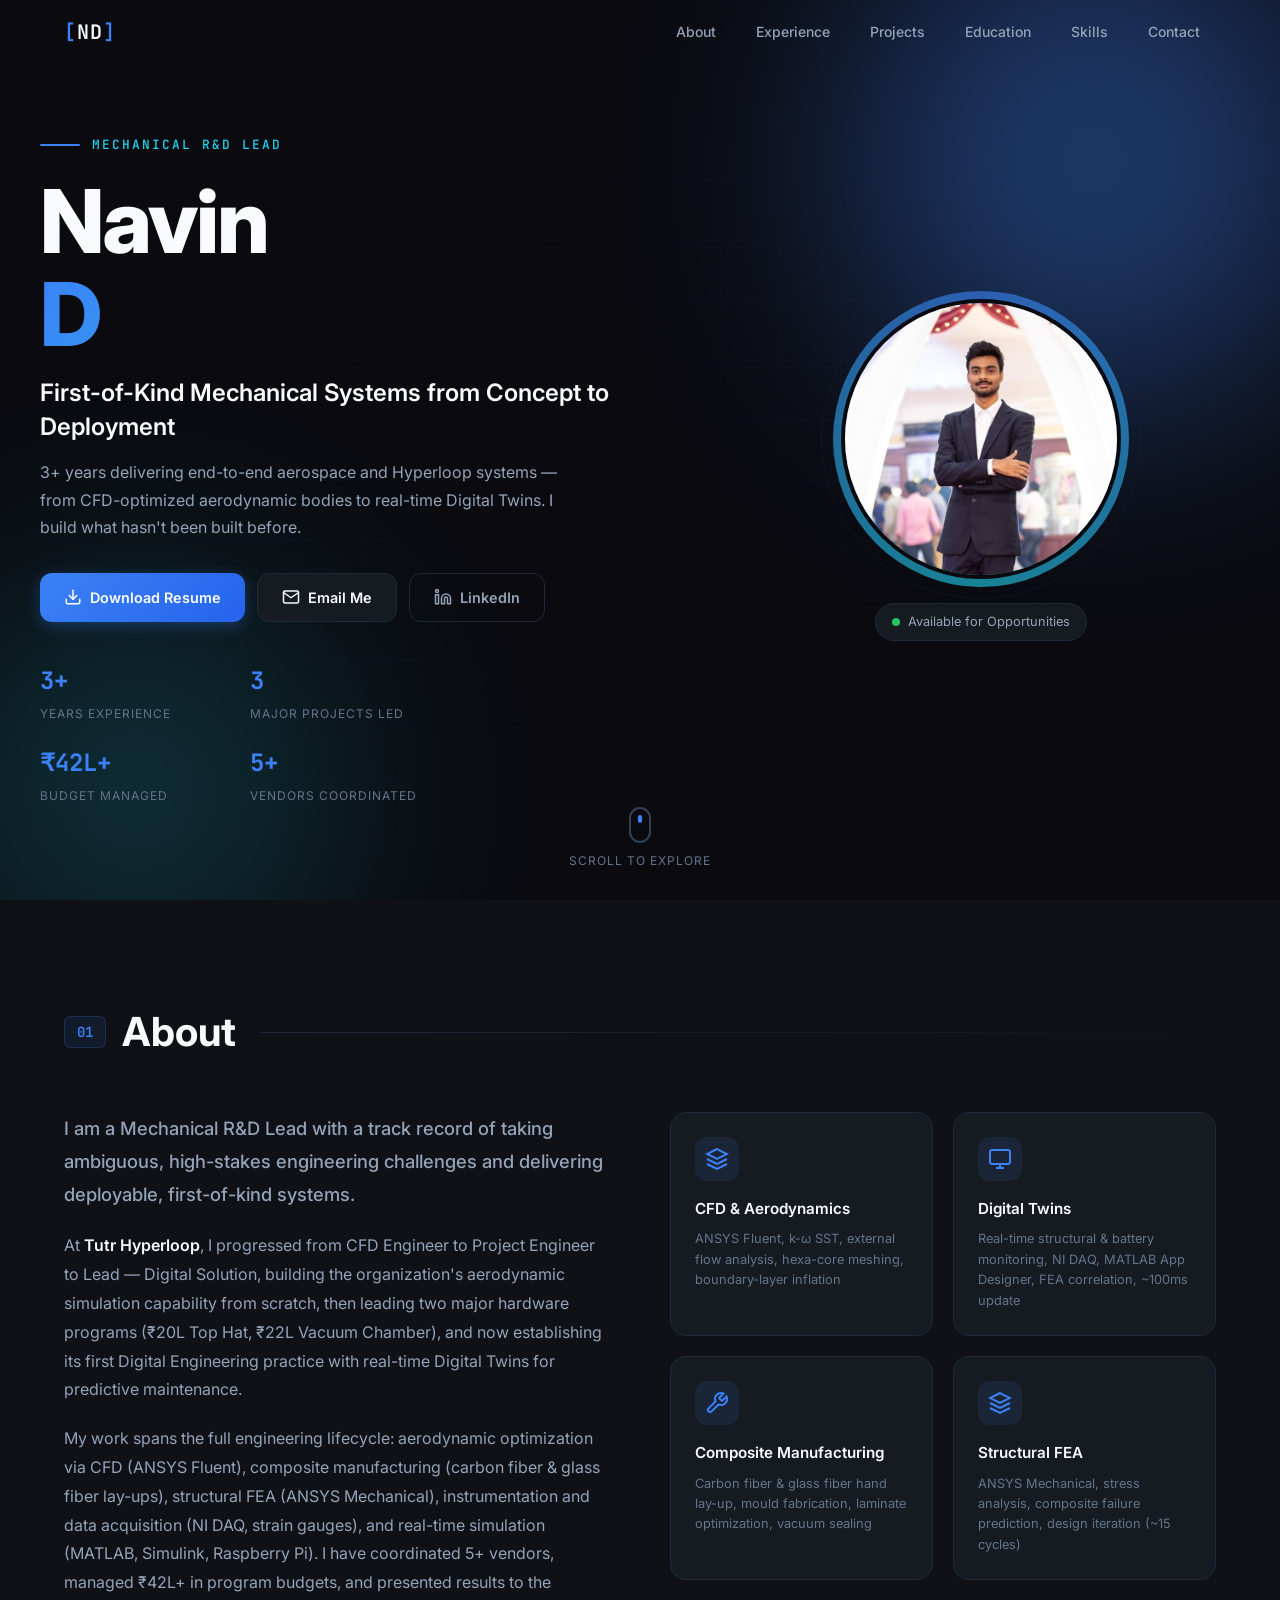
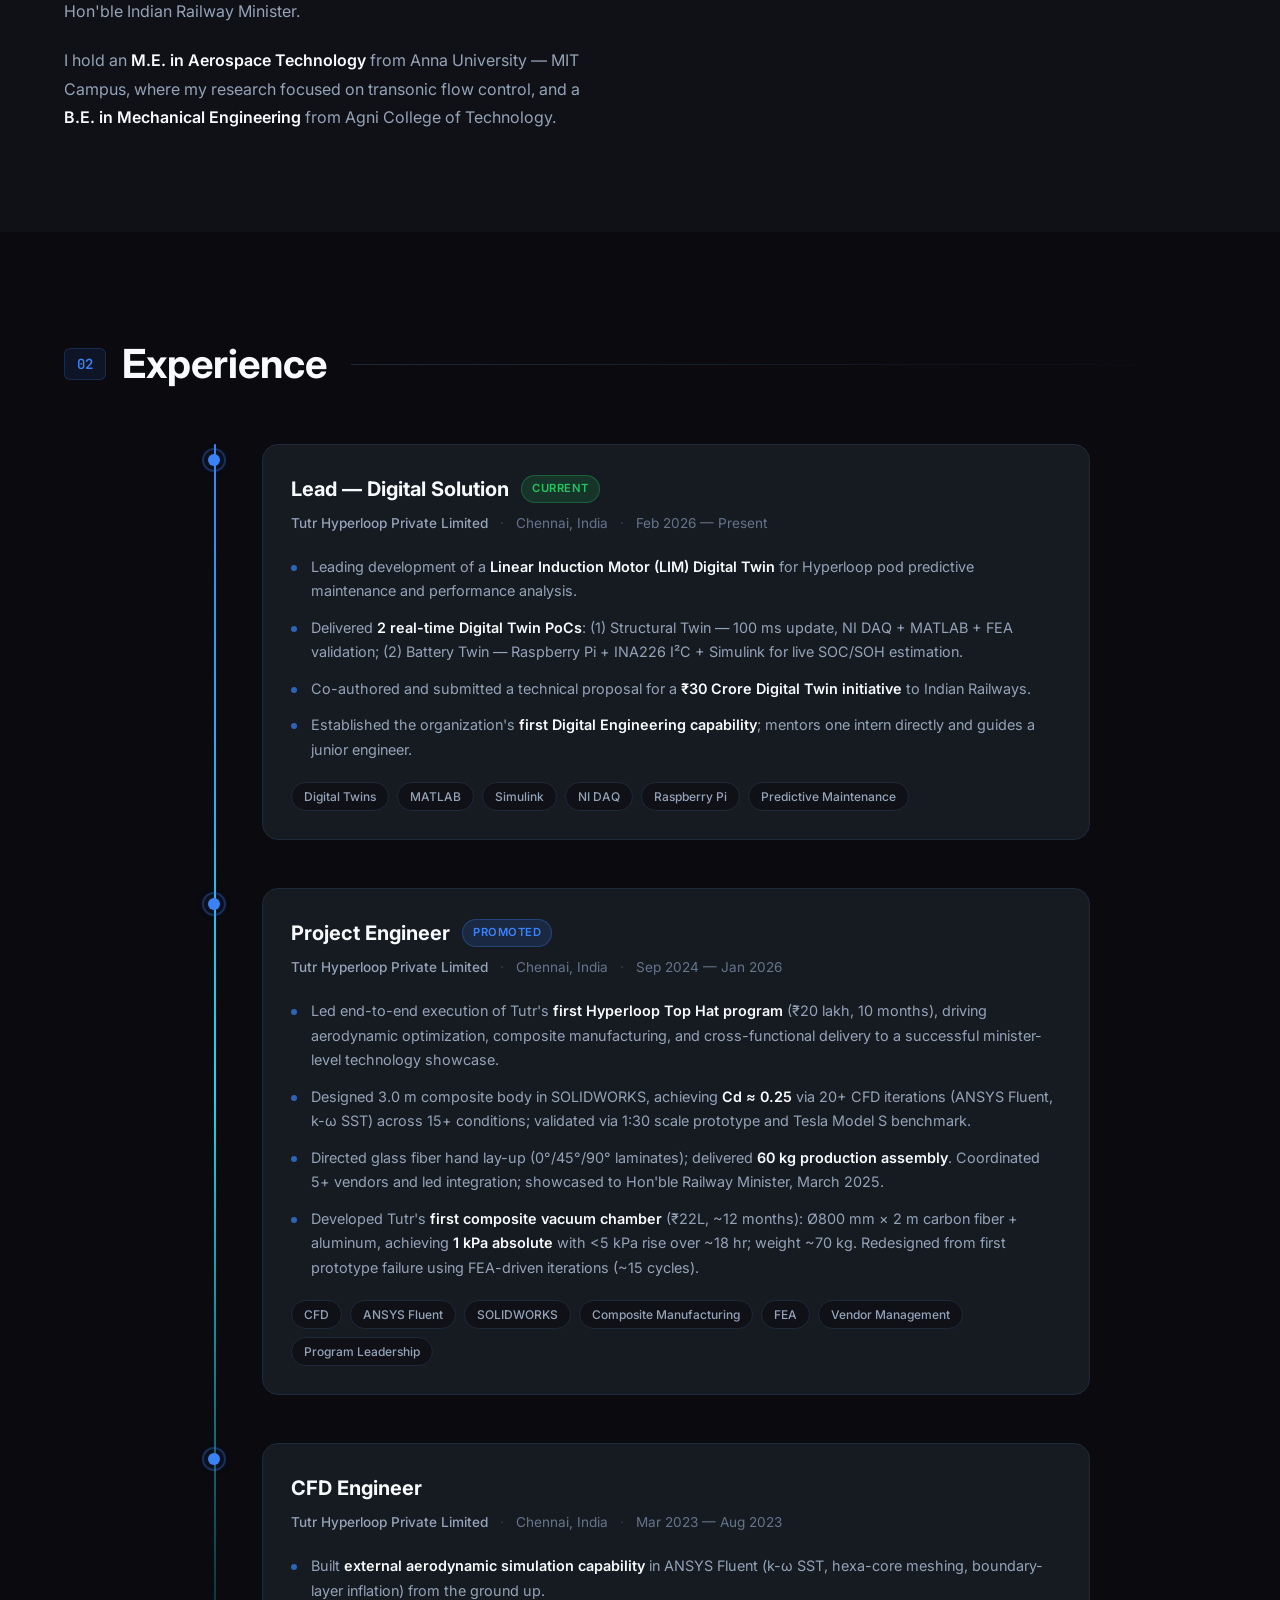
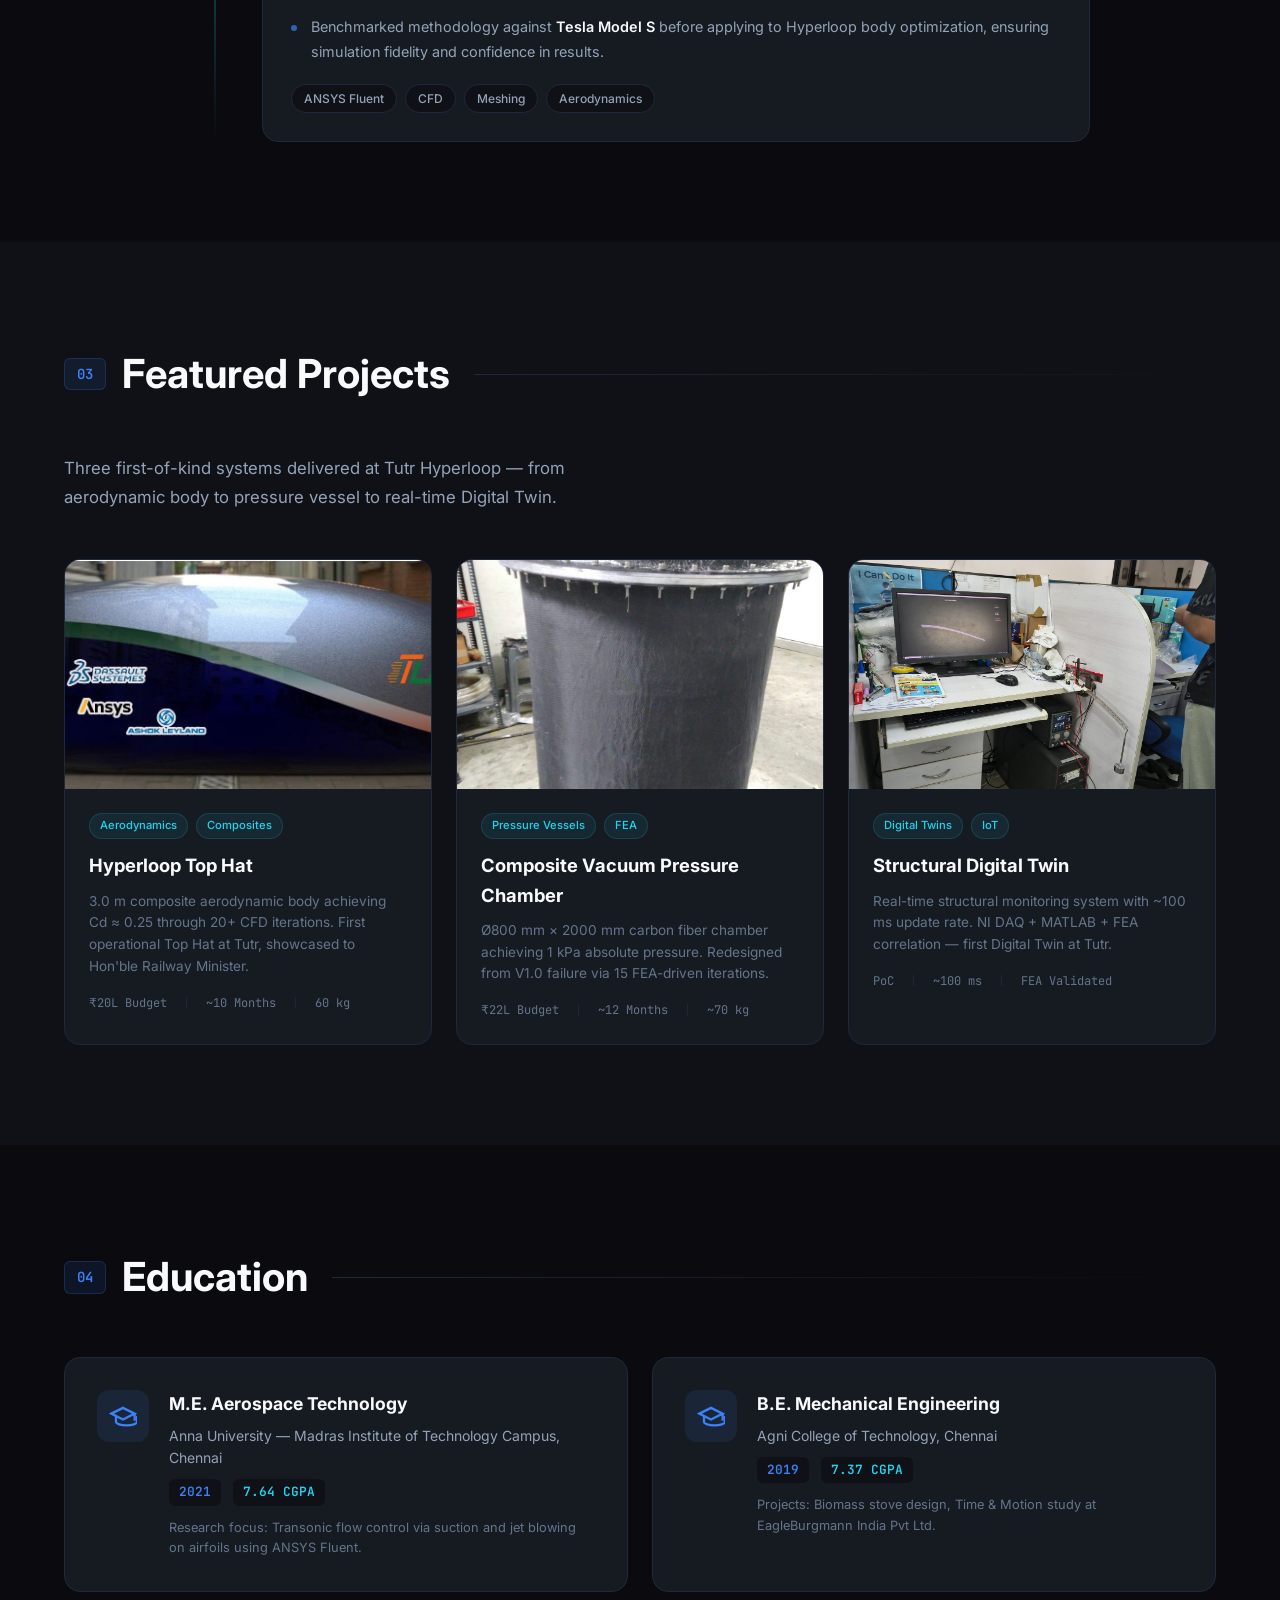
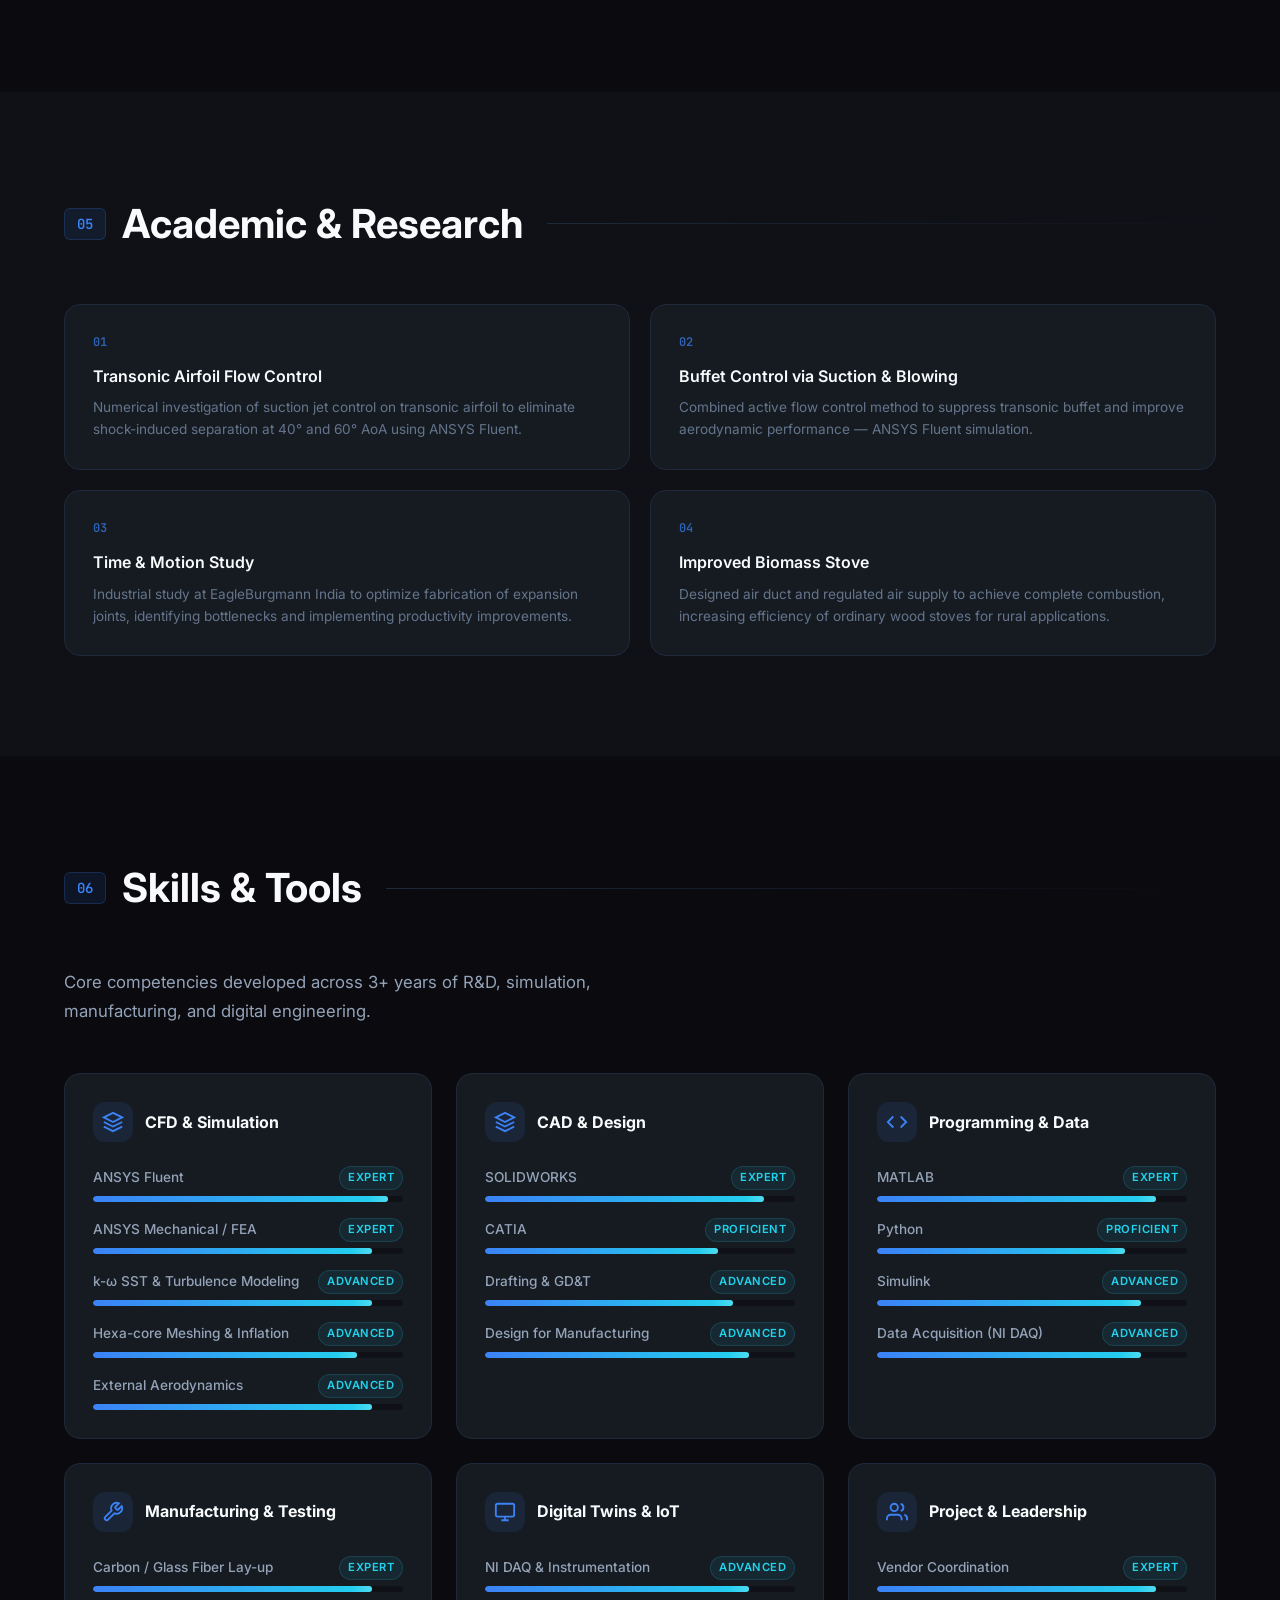
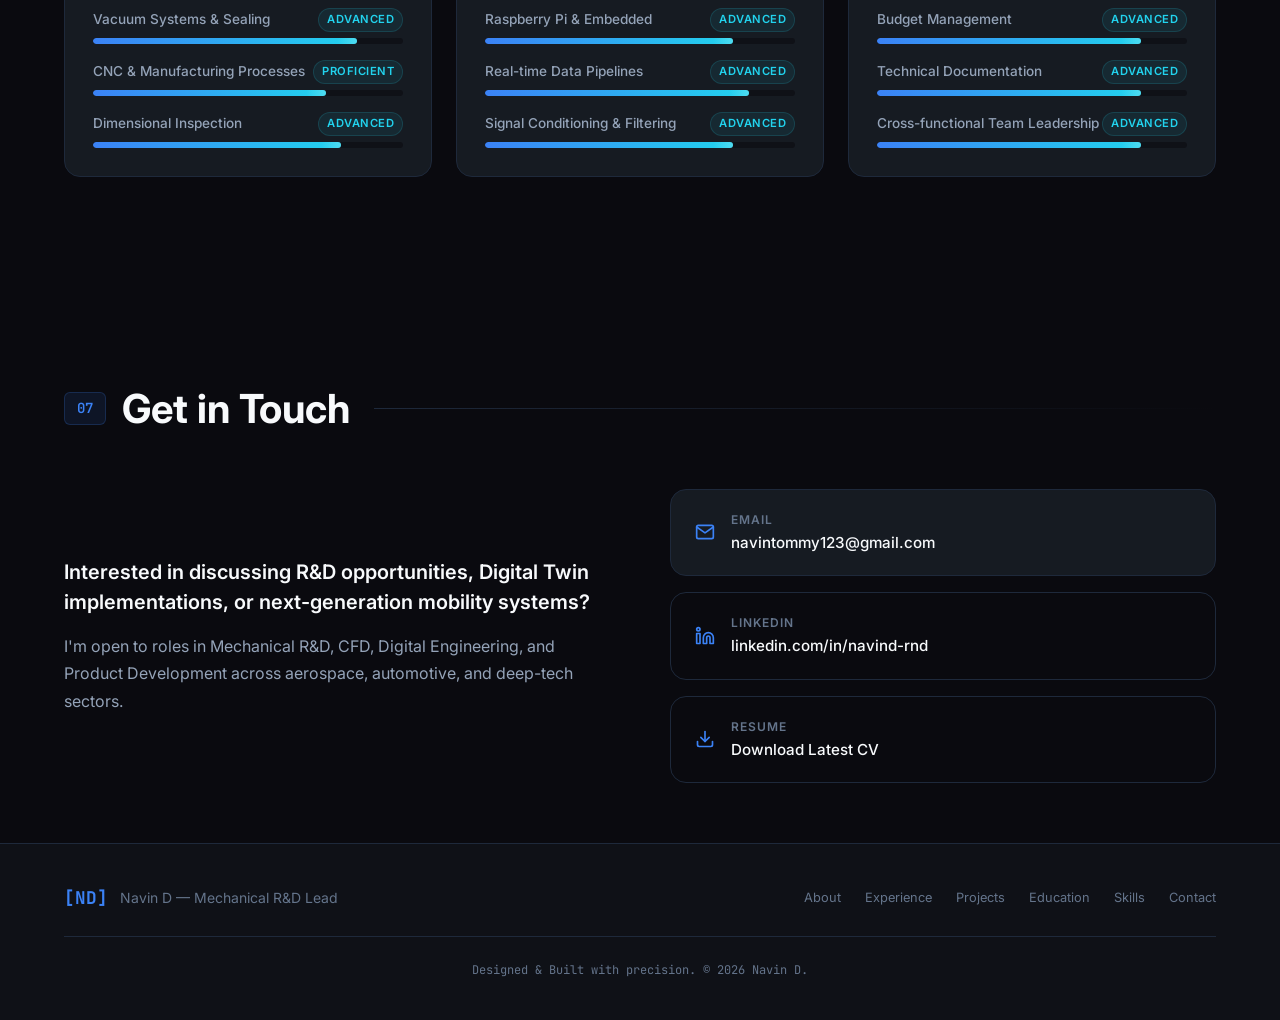
==== commit be9454af: "Fix: correct DT workstation image, rotate vacuum photos, update resume to PDF" ====
--- a/index.html
+++ b/index.html
@@ -69,7 +69,7 @@
                     to real-time Digital Twins. I build what hasn't been built before.
                 </p>
                 <div class="hero-ctas">
-                    <a href="assets/Navin_D_Resume_Styled_07_07.docx" class="btn btn-primary" download>
+                    <a href="assets/Navin_D_Resume.pdf" class="btn btn-primary" download>
                         <svg width="18" height="18" viewBox="0 0 24 24" fill="none" stroke="currentColor" stroke-width="2" stroke-linecap="round" stroke-linejoin="round"><path d="M21 15v4a2 2 0 0 1-2 2H5a2 2 0 0 1-2-2v-4"/><polyline points="7 10 12 15 17 10"/><line x1="12" y1="15" x2="12" y2="3"/></svg>
                         Download Resume
                     </a>
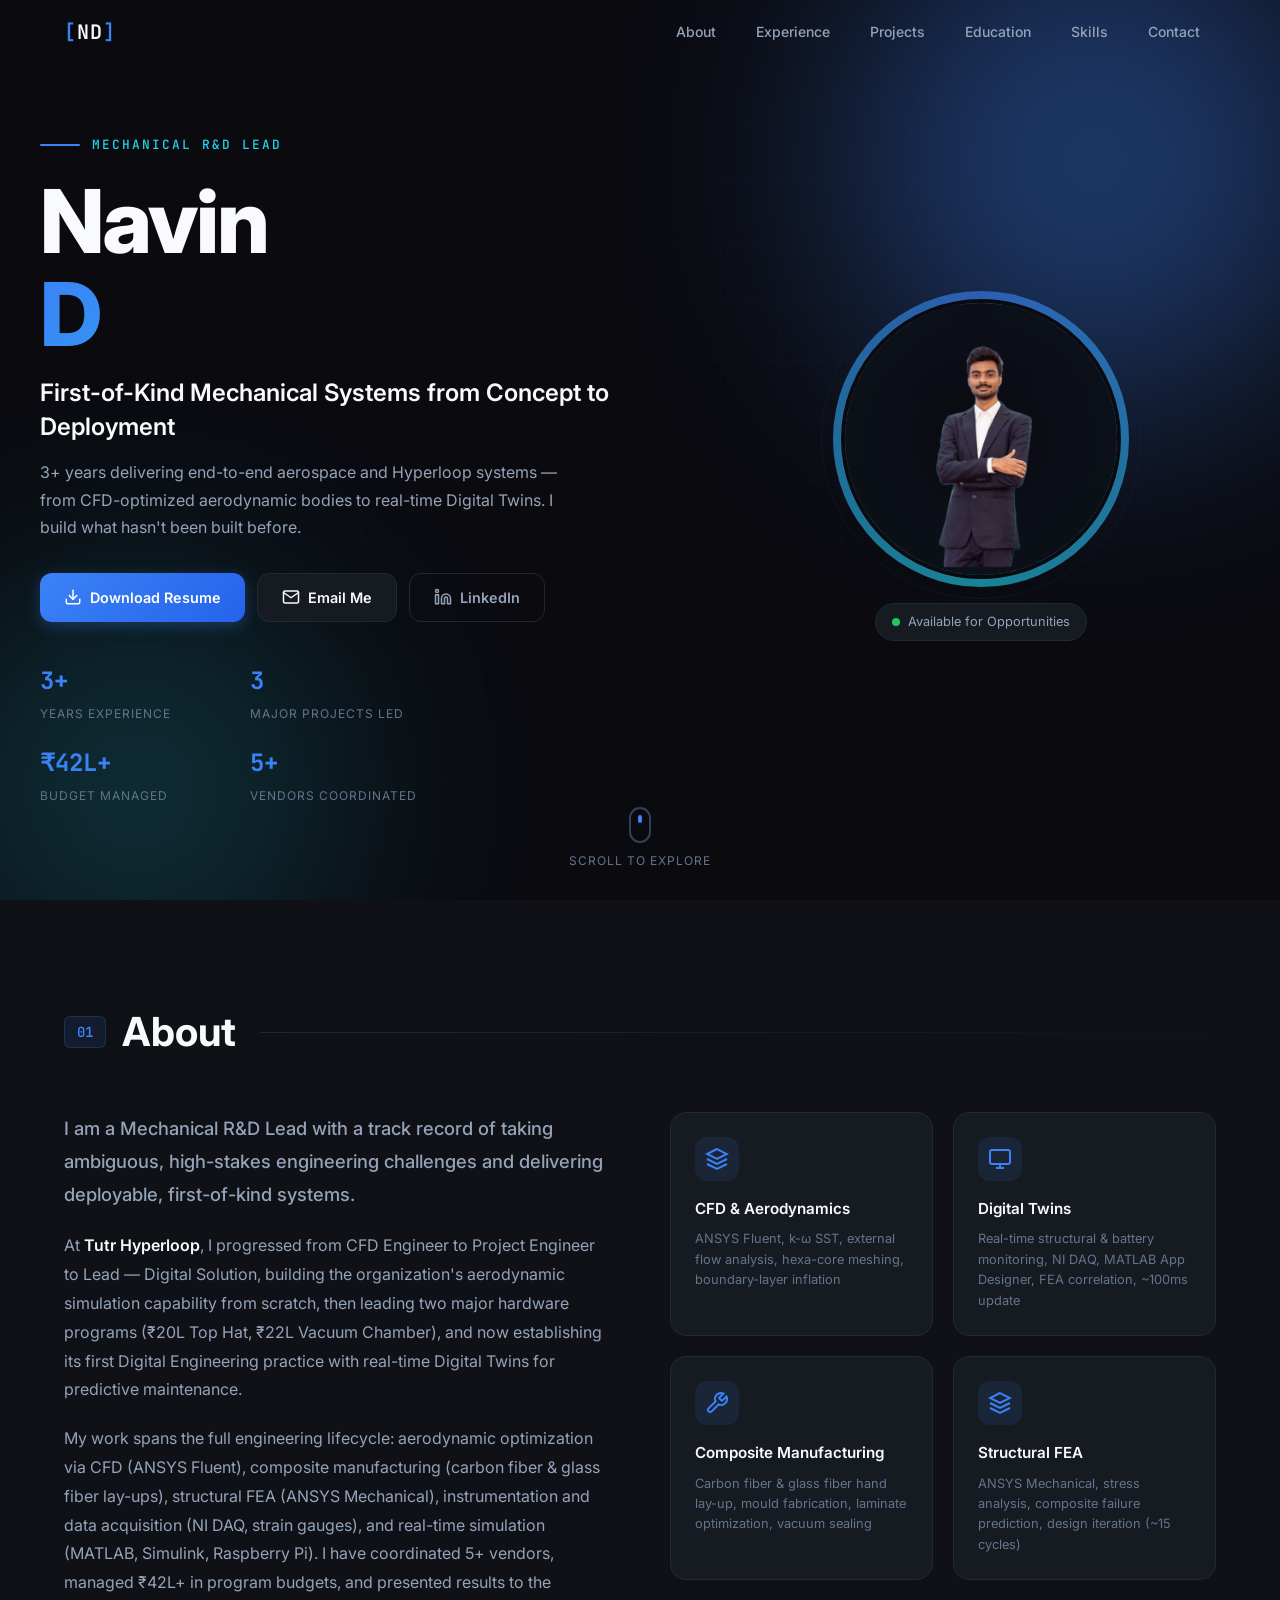
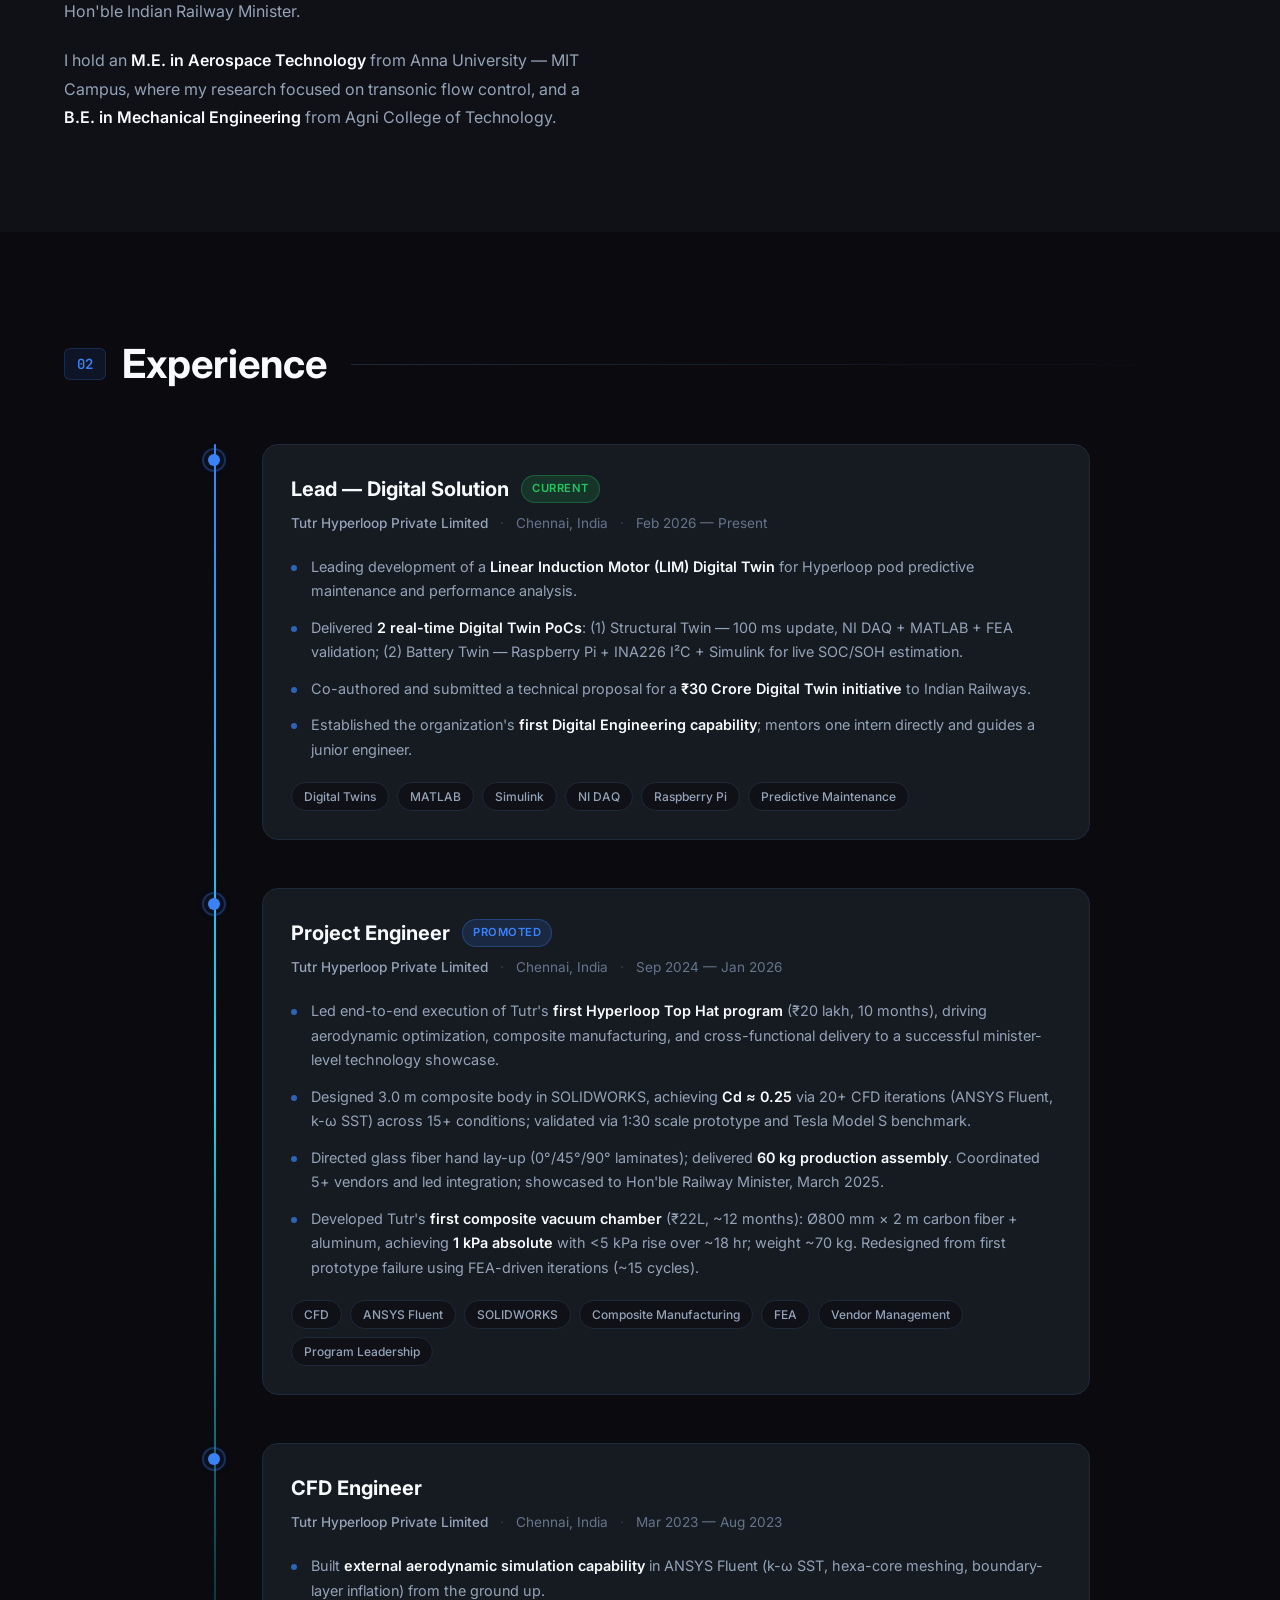
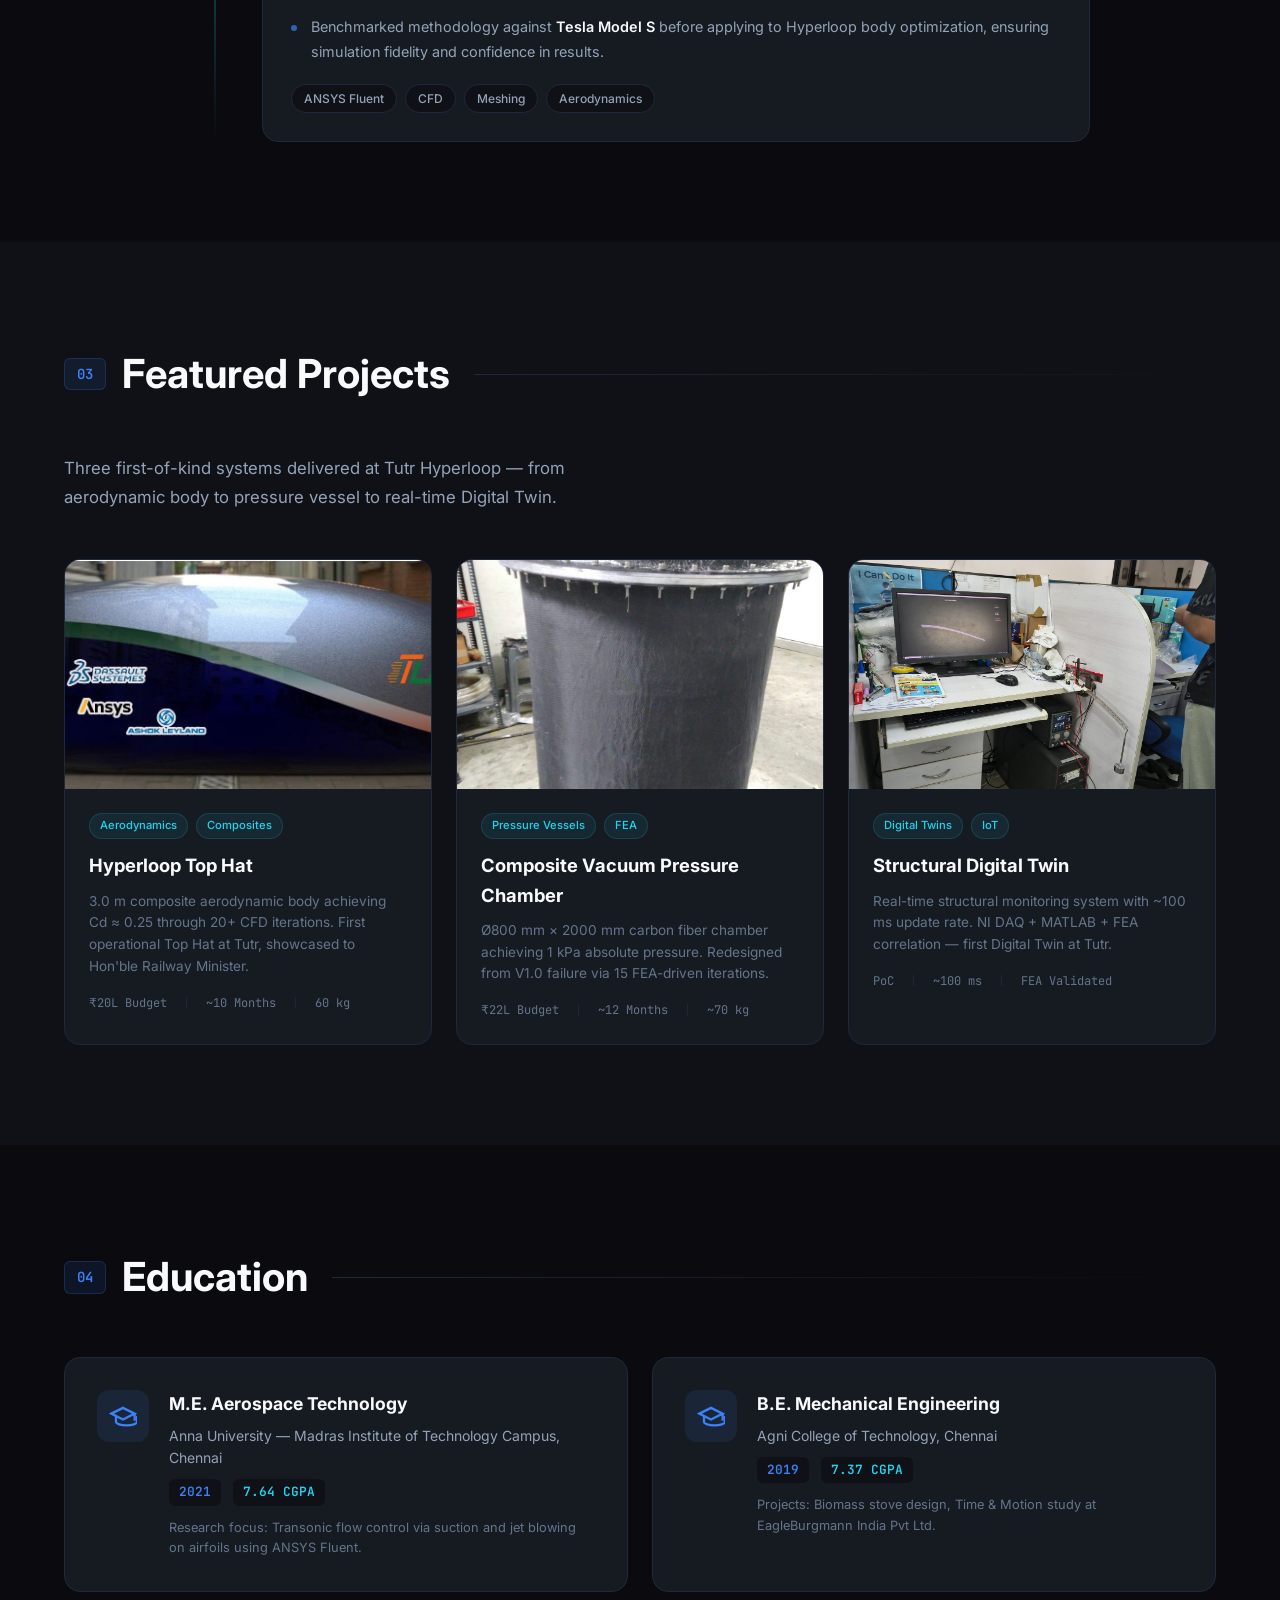
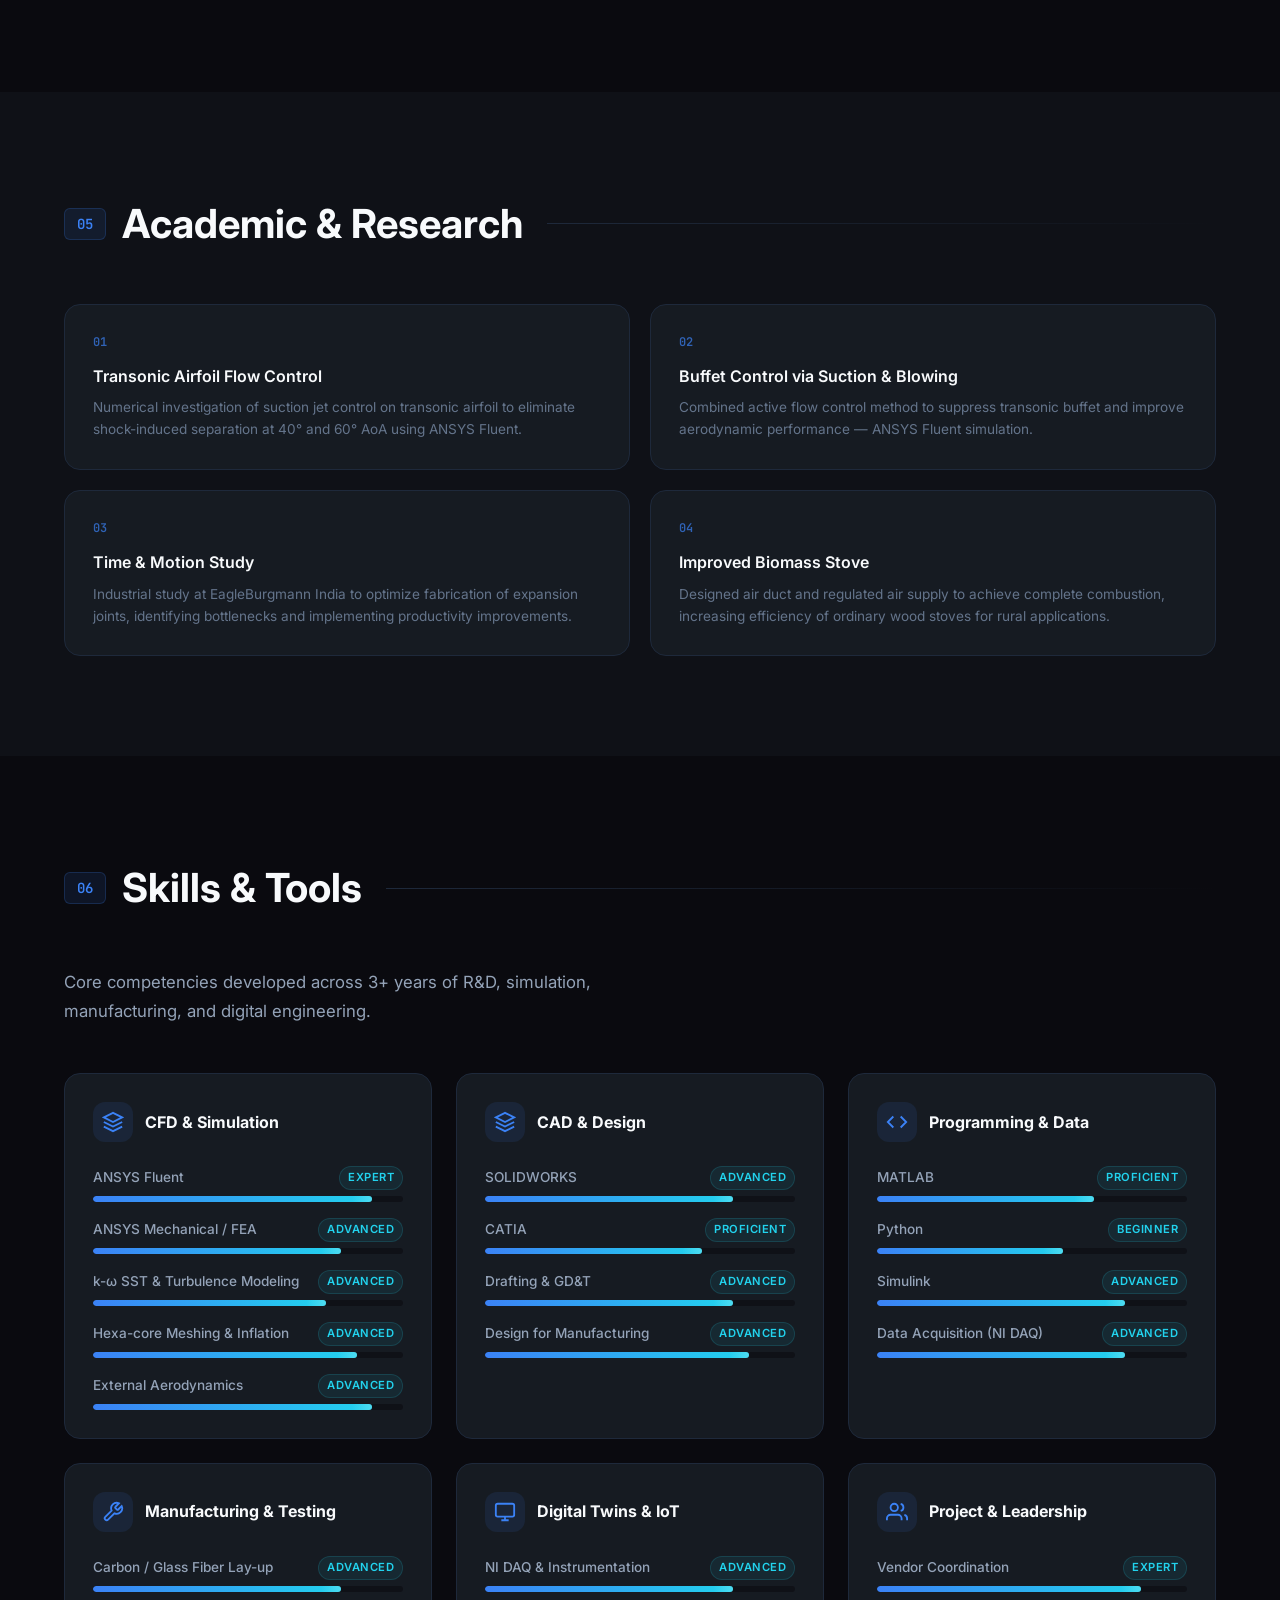
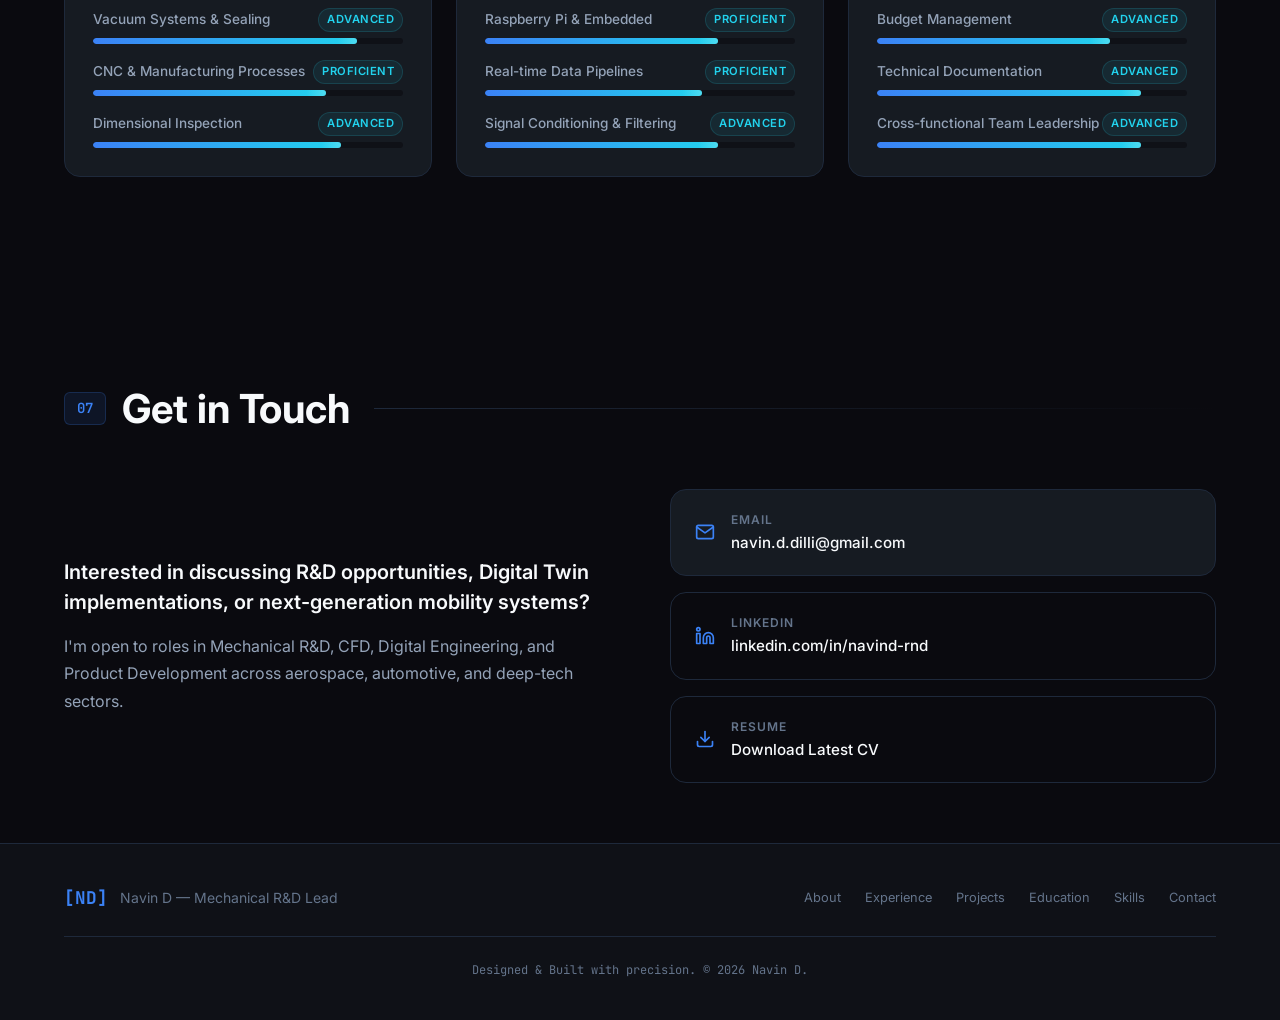
==== commit b8d670f4: "Initial portfolio deployment" ====
--- a/index.html
+++ b/index.html
@@ -73,7 +73,7 @@
                         <svg width="18" height="18" viewBox="0 0 24 24" fill="none" stroke="currentColor" stroke-width="2" stroke-linecap="round" stroke-linejoin="round"><path d="M21 15v4a2 2 0 0 1-2 2H5a2 2 0 0 1-2-2v-4"/><polyline points="7 10 12 15 17 10"/><line x1="12" y1="15" x2="12" y2="3"/></svg>
                         Download Resume
                     </a>
-                    <a href="mailto:navintommy123@gmail.com" class="btn btn-secondary">
+                    <a href="mailto:navin.d.dilli@gmail.com" class="btn btn-secondary">
                         <svg width="18" height="18" viewBox="0 0 24 24" fill="none" stroke="currentColor" stroke-width="2" stroke-linecap="round" stroke-linejoin="round"><path d="M4 4h16c1.1 0 2 .9 2 2v12c0 1.1-.9 2-2 2H4c-1.1 0-2-.9-2-2V6c0-1.1.9-2 2-2z"/><polyline points="22,6 12,13 2,6"/></svg>
                         Email Me
                     </a>
@@ -484,16 +484,16 @@
                                 <span class="skill-level">Expert</span>
                             </div>
                             <div class="skill-bar">
-                                <div class="skill-fill" data-width="95"></div>
+                                <div class="skill-fill" data-width="90"></div>
                             </div>
                         </div>
                         <div class="skill-item">
                             <div class="skill-info">
                                 <span class="skill-name">ANSYS Mechanical / FEA</span>
-                                <span class="skill-level">Expert</span>
-                            </div>
-                            <div class="skill-bar">
-                                <div class="skill-fill" data-width="90"></div>
+                                <span class="skill-level">Advanced</span>
+                            </div>
+                            <div class="skill-bar">
+                                <div class="skill-fill" data-width="80"></div>
                             </div>
                         </div>
                         <div class="skill-item">
@@ -502,7 +502,7 @@
                                 <span class="skill-level">Advanced</span>
                             </div>
                             <div class="skill-bar">
-                                <div class="skill-fill" data-width="90"></div>
+                                <div class="skill-fill" data-width="75"></div>
                             </div>
                         </div>
                         <div class="skill-item">
@@ -538,10 +538,10 @@
                         <div class="skill-item">
                             <div class="skill-info">
                                 <span class="skill-name">SOLIDWORKS</span>
-                                <span class="skill-level">Expert</span>
-                            </div>
-                            <div class="skill-bar">
-                                <div class="skill-fill" data-width="90"></div>
+                                <span class="skill-level">Advanced</span>
+                            </div>
+                            <div class="skill-bar">
+                                <div class="skill-fill" data-width="80"></div>
                             </div>
                         </div>
                         <div class="skill-item">
@@ -550,7 +550,7 @@
                                 <span class="skill-level">Proficient</span>
                             </div>
                             <div class="skill-bar">
-                                <div class="skill-fill" data-width="75"></div>
+                                <div class="skill-fill" data-width="70"></div>
                             </div>
                         </div>
                         <div class="skill-item">
@@ -586,16 +586,25 @@
                         <div class="skill-item">
                             <div class="skill-info">
                                 <span class="skill-name">MATLAB</span>
-                                <span class="skill-level">Expert</span>
-                            </div>
-                            <div class="skill-bar">
-                                <div class="skill-fill" data-width="90"></div>
+                                <span class="skill-level">Proficient</span>
+                            </div>
+                            <div class="skill-bar">
+                                <div class="skill-fill" data-width="70"></div>
                             </div>
                         </div>
                         <div class="skill-item">
                             <div class="skill-info">
                                 <span class="skill-name">Python</span>
-                                <span class="skill-level">Proficient</span>
+                                <span class="skill-level">Beginner</span>
+                            </div>
+                            <div class="skill-bar">
+                                <div class="skill-fill" data-width="60"></div>
+                            </div>
+                        </div>
+                        <div class="skill-item">
+                            <div class="skill-info">
+                                <span class="skill-name">Simulink</span>
+                                <span class="skill-level">Advanced</span>
                             </div>
                             <div class="skill-bar">
                                 <div class="skill-fill" data-width="80"></div>
@@ -603,20 +612,11 @@
                         </div>
                         <div class="skill-item">
                             <div class="skill-info">
-                                <span class="skill-name">Simulink</span>
-                                <span class="skill-level">Advanced</span>
-                            </div>
-                            <div class="skill-bar">
-                                <div class="skill-fill" data-width="85"></div>
-                            </div>
-                        </div>
-                        <div class="skill-item">
-                            <div class="skill-info">
                                 <span class="skill-name">Data Acquisition (NI DAQ)</span>
                                 <span class="skill-level">Advanced</span>
                             </div>
                             <div class="skill-bar">
-                                <div class="skill-fill" data-width="85"></div>
+                                <div class="skill-fill" data-width="80"></div>
                             </div>
                         </div>
                     </div>
@@ -634,10 +634,10 @@
                         <div class="skill-item">
                             <div class="skill-info">
                                 <span class="skill-name">Carbon / Glass Fiber Lay-up</span>
-                                <span class="skill-level">Expert</span>
-                            </div>
-                            <div class="skill-bar">
-                                <div class="skill-fill" data-width="90"></div>
+                                <span class="skill-level">Advanced</span>
+                            </div>
+                            <div class="skill-bar">
+                                <div class="skill-fill" data-width="80"></div>
                             </div>
                         </div>
                         <div class="skill-item">
@@ -685,25 +685,25 @@
                                 <span class="skill-level">Advanced</span>
                             </div>
                             <div class="skill-bar">
-                                <div class="skill-fill" data-width="85"></div>
+                                <div class="skill-fill" data-width="80"></div>
                             </div>
                         </div>
                         <div class="skill-item">
                             <div class="skill-info">
                                 <span class="skill-name">Raspberry Pi & Embedded</span>
-                                <span class="skill-level">Advanced</span>
-                            </div>
-                            <div class="skill-bar">
-                                <div class="skill-fill" data-width="80"></div>
+                                <span class="skill-level">Proficient</span>
+                            </div>
+                            <div class="skill-bar">
+                                <div class="skill-fill" data-width="75"></div>
                             </div>
                         </div>
                         <div class="skill-item">
                             <div class="skill-info">
                                 <span class="skill-name">Real-time Data Pipelines</span>
-                                <span class="skill-level">Advanced</span>
-                            </div>
-                            <div class="skill-bar">
-                                <div class="skill-fill" data-width="85"></div>
+                                <span class="skill-level">Proficient</span>
+                            </div>
+                            <div class="skill-bar">
+                                <div class="skill-fill" data-width="70"></div>
                             </div>
                         </div>
                         <div class="skill-item">
@@ -712,7 +712,7 @@
                                 <span class="skill-level">Advanced</span>
                             </div>
                             <div class="skill-bar">
-                                <div class="skill-fill" data-width="80"></div>
+                                <div class="skill-fill" data-width="75"></div>
                             </div>
                         </div>
                     </div>
@@ -733,7 +733,7 @@
                                 <span class="skill-level">Expert</span>
                             </div>
                             <div class="skill-bar">
-                                <div class="skill-fill" data-width="90"></div>
+                                <div class="skill-fill" data-width="85"></div>
                             </div>
                         </div>
                         <div class="skill-item">
@@ -742,7 +742,7 @@
                                 <span class="skill-level">Advanced</span>
                             </div>
                             <div class="skill-bar">
-                                <div class="skill-fill" data-width="85"></div>
+                                <div class="skill-fill" data-width="75"></div>
                             </div>
                         </div>
                         <div class="skill-item">
@@ -783,11 +783,11 @@
                     <p class="contact-sub">I'm open to roles in Mechanical R&D, CFD, Digital Engineering, and Product Development across aerospace, automotive, and deep-tech sectors.</p>
                 </div>
                 <div class="contact-actions">
-                    <a href="mailto:navintommy123@gmail.com" class="contact-btn contact-primary">
+                    <a href="mailto:navin.d.dilli@gmail.com" class="contact-btn contact-primary">
                         <svg width="20" height="20" viewBox="0 0 24 24" fill="none" stroke="currentColor" stroke-width="2" stroke-linecap="round" stroke-linejoin="round"><path d="M4 4h16c1.1 0 2 .9 2 2v12c0 1.1-.9 2-2 2H4c-1.1 0-2-.9-2-2V6c0-1.1.9-2 2-2z"/><polyline points="22,6 12,13 2,6"/></svg>
                         <div>
                             <span class="contact-btn-label">Email</span>
-                            <span class="contact-btn-value">navintommy123@gmail.com</span>
+                            <span class="contact-btn-value">navin.d.dilli@gmail.com</span>
                         </div>
                     </a>
                     <a href="https://linkedin.com/in/navind-rnd" target="_blank" rel="noopener" class="contact-btn contact-secondary">
@@ -797,7 +797,7 @@
                             <span class="contact-btn-value">linkedin.com/in/navind-rnd</span>
                         </div>
                     </a>
-                    <a href="assets/Navin_D_Resume_Styled_07_07.docx" class="contact-btn contact-secondary" download>
+                    <a href="assets/Navin_D_Resume.pdf" class="contact-btn contact-secondary" download>
                         <svg width="20" height="20" viewBox="0 0 24 24" fill="none" stroke="currentColor" stroke-width="2" stroke-linecap="round" stroke-linejoin="round"><path d="M21 15v4a2 2 0 0 1-2 2H5a2 2 0 0 1-2-2v-4"/><polyline points="7 10 12 15 17 10"/><line x1="12" y1="15" x2="12" y2="3"/></svg>
                         <div>
                             <span class="contact-btn-label">Resume</span>
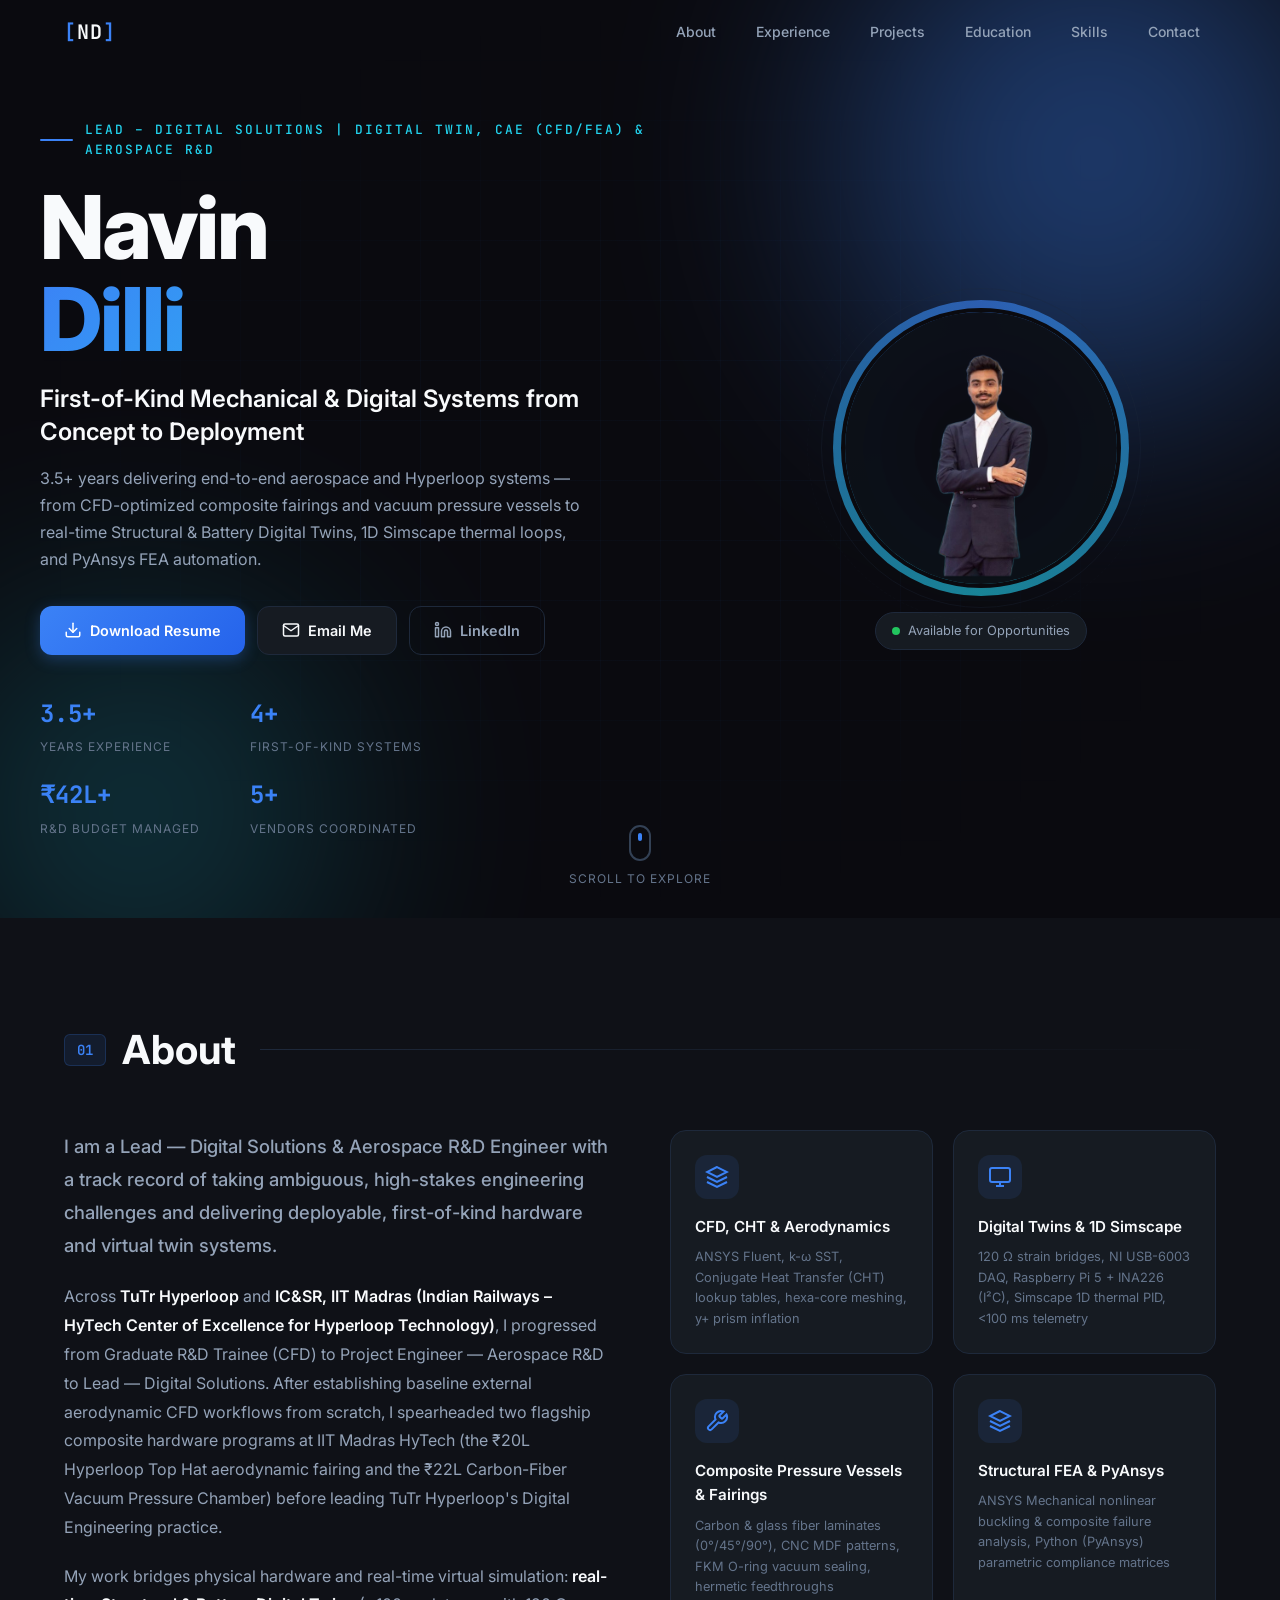
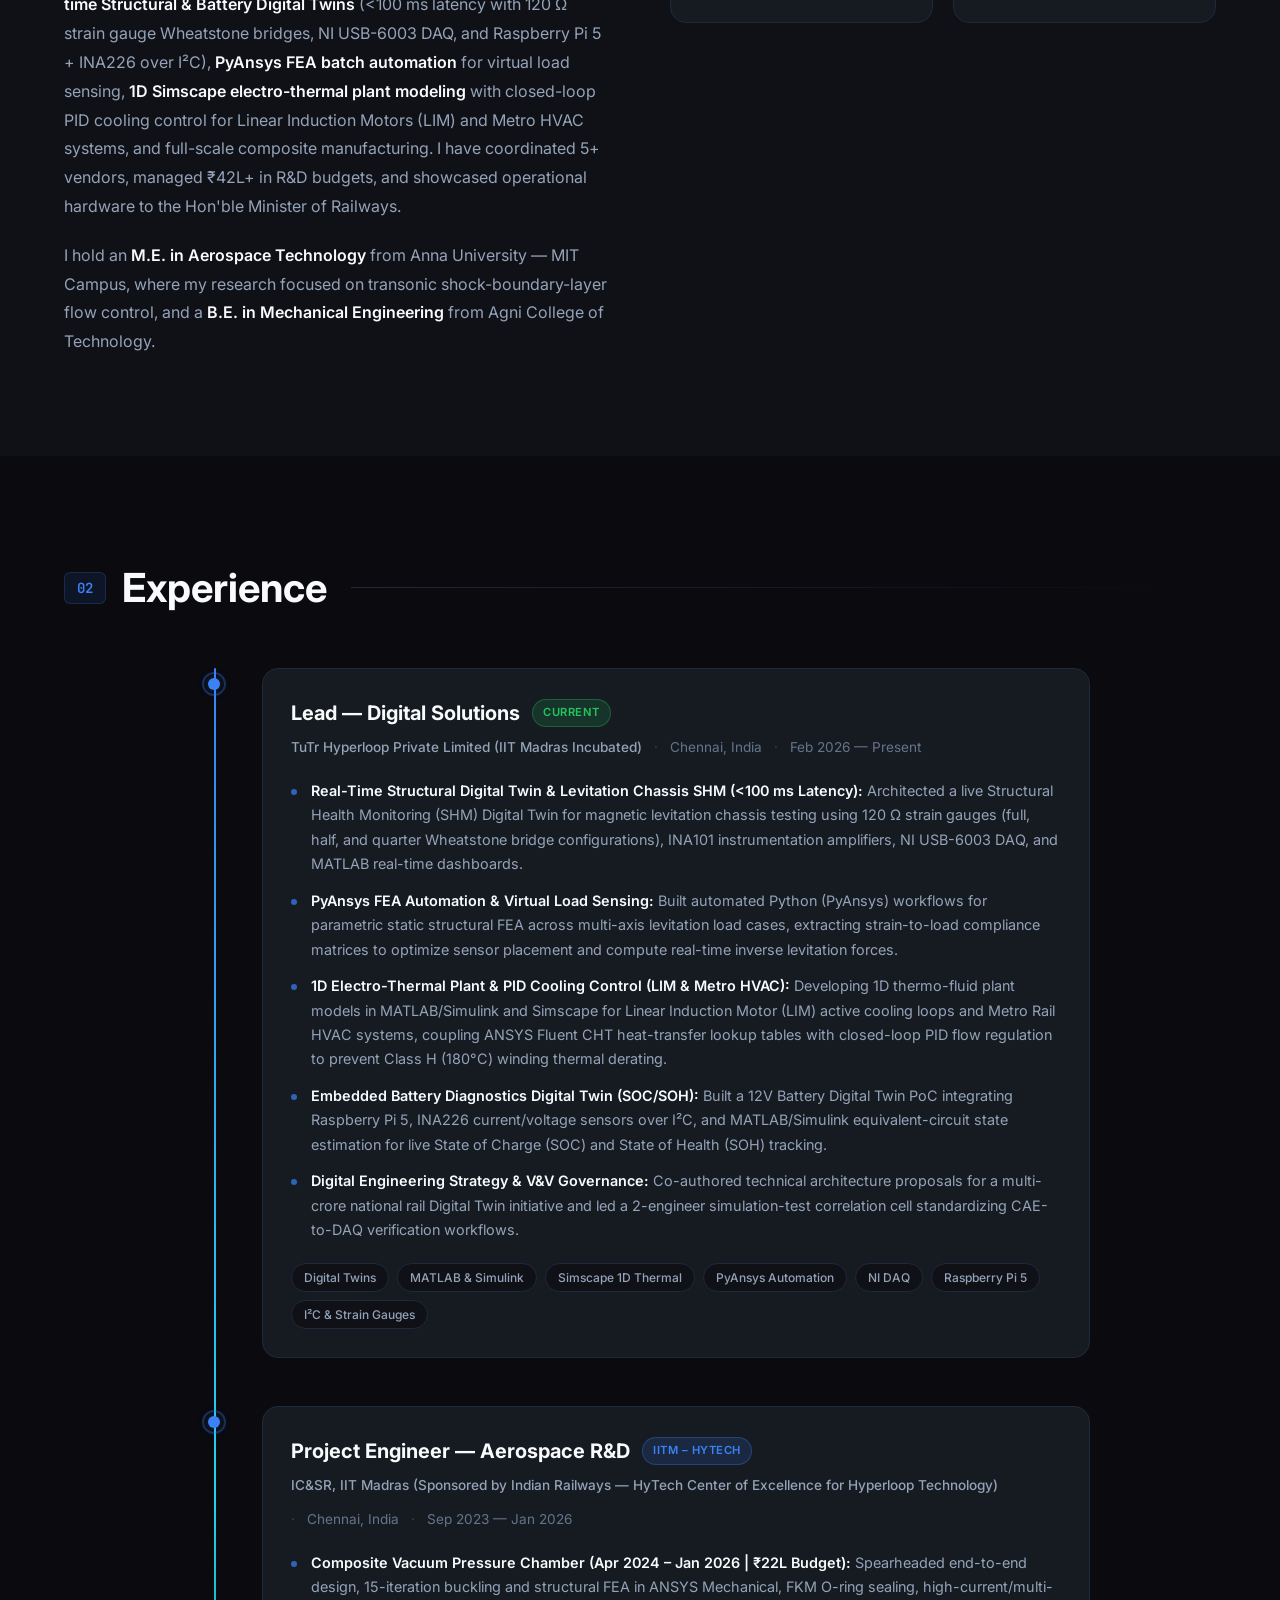
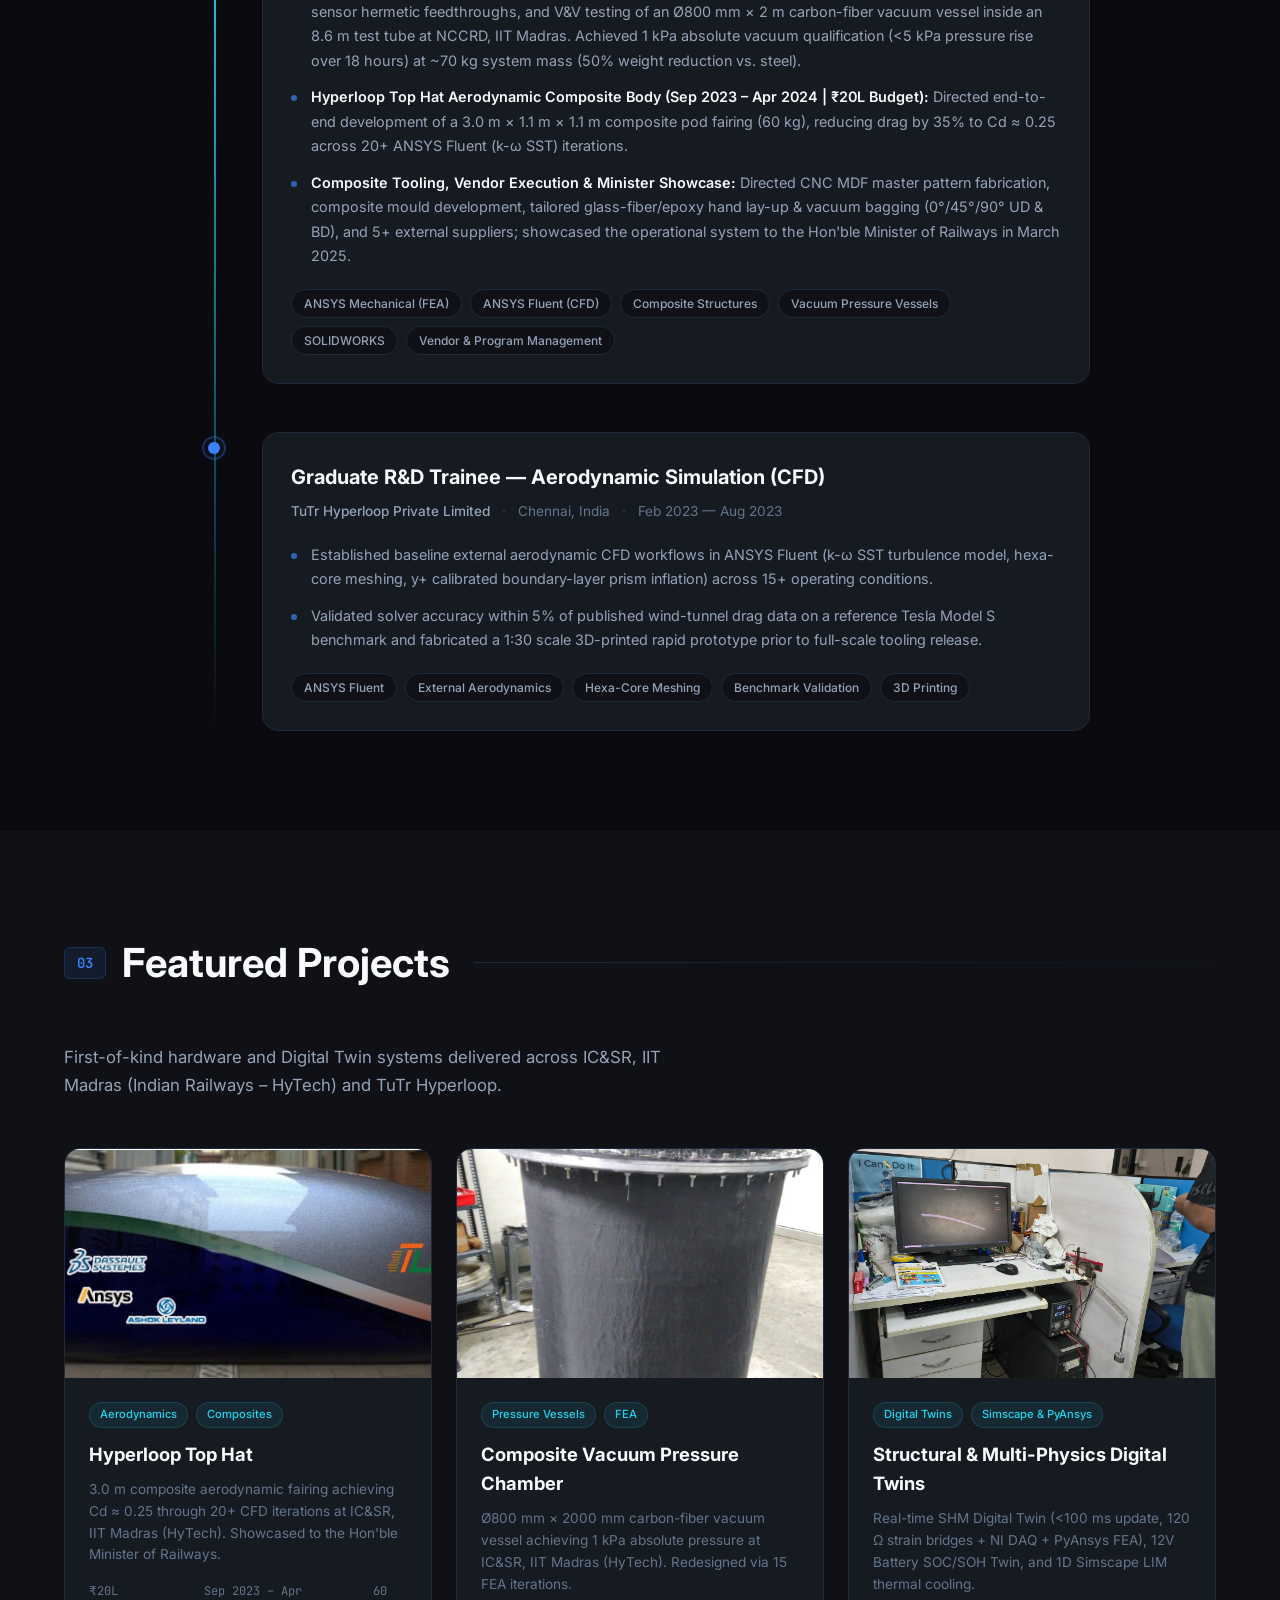
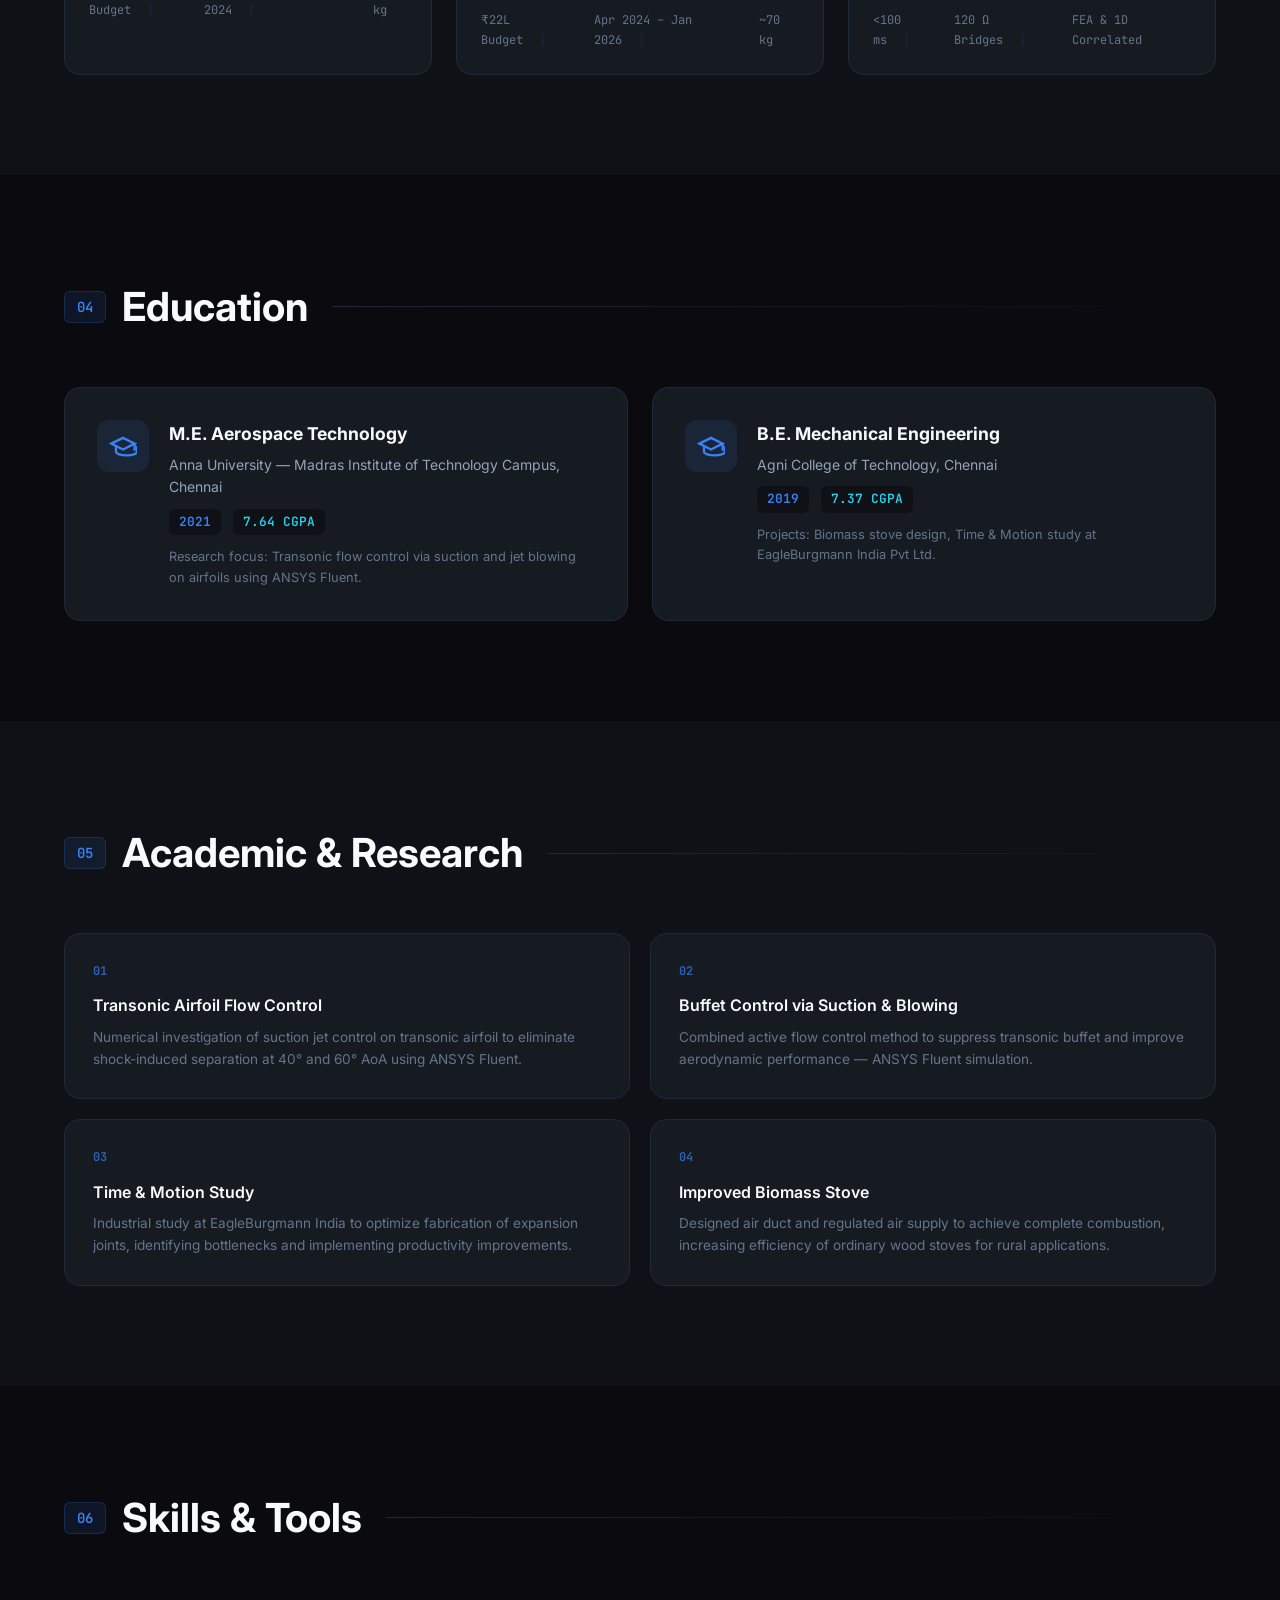
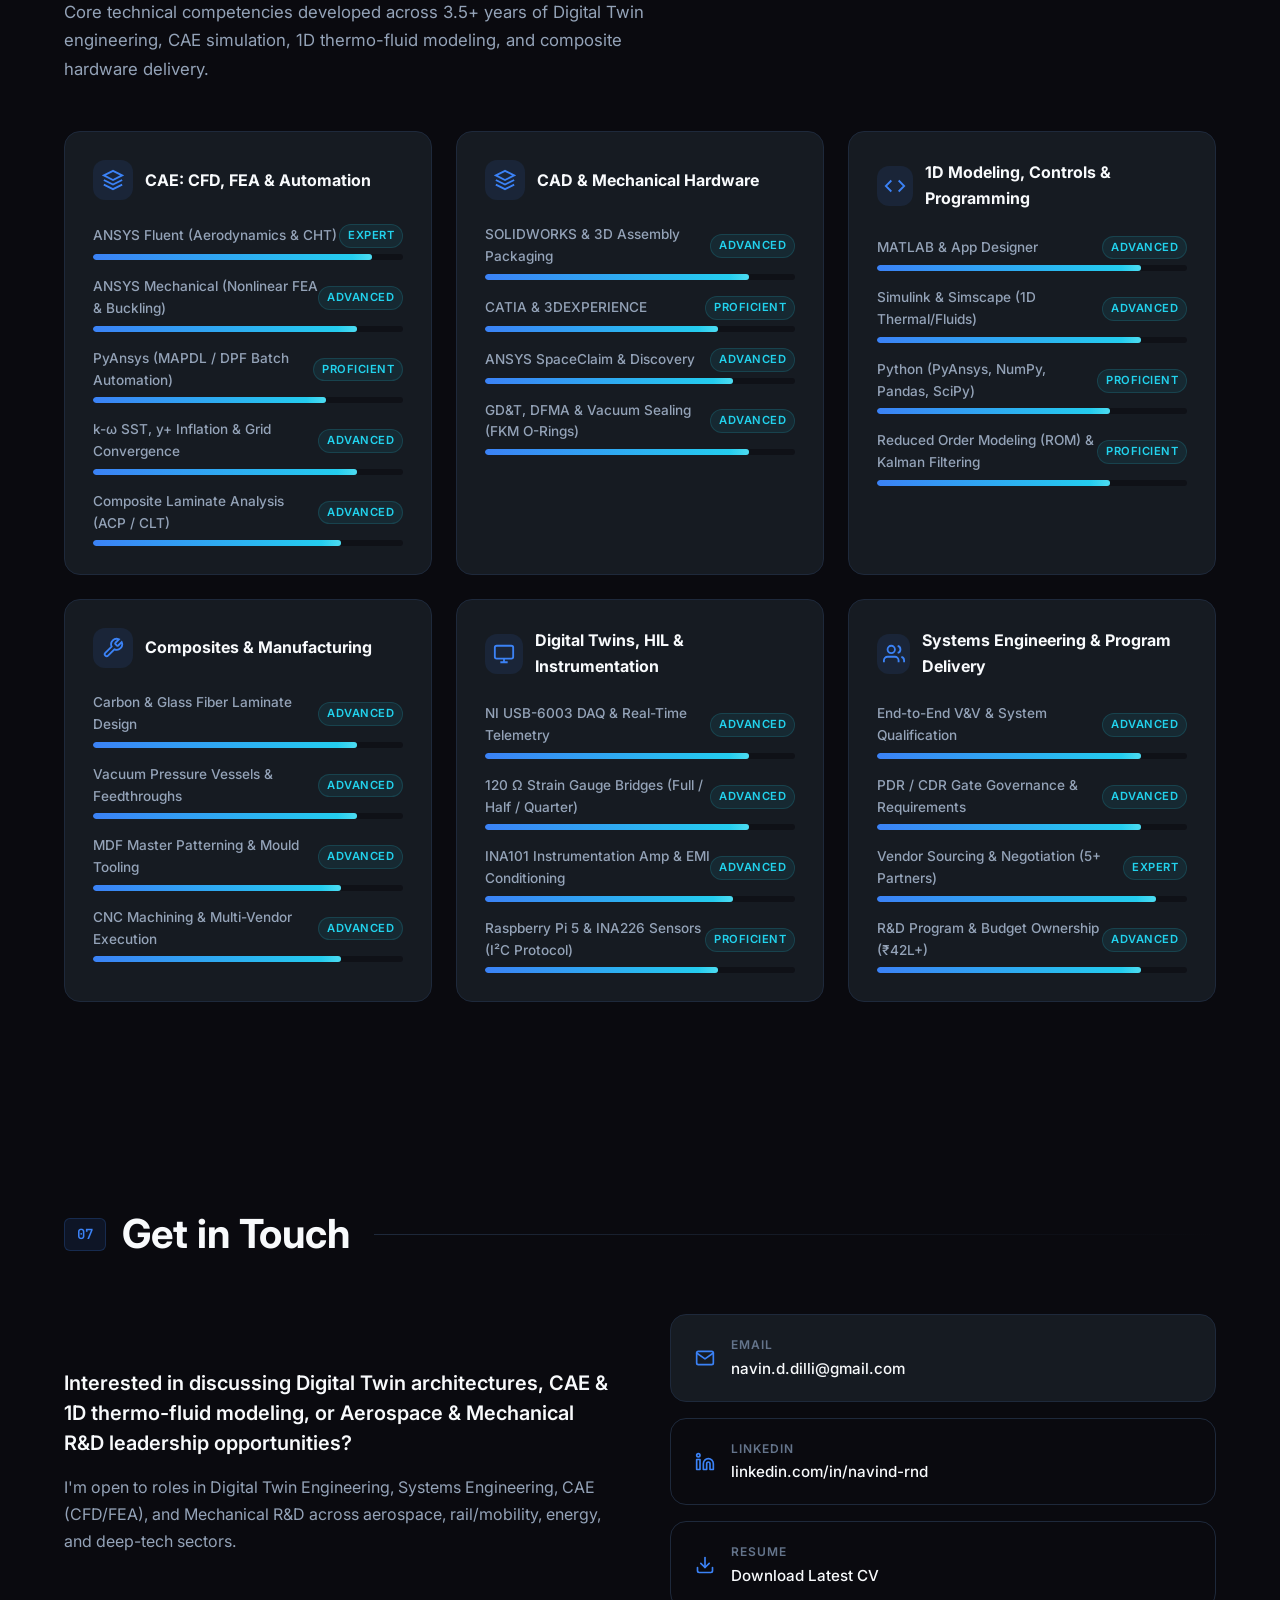
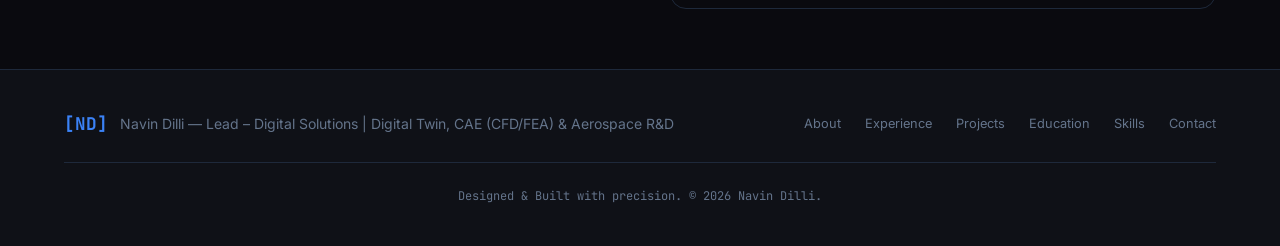
==== commit af30d152: "Update portfolio: timeline alignment, resume, NDA compliance, and Digital Twin architecture diagrams" ====
--- a/index.html
+++ b/index.html
@@ -3,25 +3,25 @@
 <head>
     <meta charset="UTF-8">
     <meta name="viewport" content="width=device-width, initial-scale=1.0">
-    <title>Navin D — Mechanical R&D Lead</title>
+    <title>Navin Dilli — Lead – Digital Solutions | Digital Twin, CAE (CFD/FEA) & Aerospace R&D</title>
     <link rel="preconnect" href="https://fonts.googleapis.com">
     <link rel="preconnect" href="https://fonts.gstatic.com" crossorigin>
     <link href="https://fonts.googleapis.com/css2?family=Inter:wght@300;400;500;600;700;800&family=JetBrains+Mono:wght@400;500;600&display=swap" rel="stylesheet">
     <link rel="stylesheet" href="style.css">
     <link rel="icon" type="image/png" href="assets/favicon.png">
     <link rel="apple-touch-icon" href="assets/apple-touch-icon.png">
-    <meta name="description" content="Navin D — Mechanical R&D Lead specializing in CFD, Digital Twins, Composite Manufacturing, and FEA. 3+ years delivering first-of-kind aerospace and Hyperloop systems.">
-    <meta name="keywords" content="Mechanical R&D, CFD, ANSYS Fluent, Digital Twins, Composites, Hyperloop, FEA, MATLAB, SOLIDWORKS">
-    <meta name="author" content="Navin D">
+    <meta name="description" content="Navin Dilli — Lead – Digital Solutions | Digital Twin, CAE (CFD/FEA) & Aerospace R&D. 3.5+ years delivering first-of-kind Hyperloop, Digital Twin, Simscape 1D Thermal, PyAnsys FEA, and aerospace composite systems.">
+    <meta name="keywords" content="Navin Dilli, Lead Digital Solutions, Digital Twins, CAE, CFD, FEA, PyAnsys, Simscape, MATLAB, Simulink, ANSYS Fluent, ANSYS Mechanical, Hyperloop, Composites, SOLIDWORKS">
+    <meta name="author" content="Navin Dilli">
     <meta name="robots" content="index, follow">
     <meta property="og:type" content="website">
-    <meta property="og:title" content="Navin D — Mechanical R&D Lead">
-    <meta property="og:description" content="First-of-Kind Mechanical Systems from Concept to Deployment. CFD, Digital Twins, Composites, FEA.">
-    <meta property="og:image" content="assets/images/profile.png">
-    <meta property="twitter:card" content="summary_large_image">
-    <meta property="twitter:title" content="Navin D — Mechanical R&D Lead">
-    <meta property="twitter:description" content="First-of-Kind Mechanical Systems from Concept to Deployment.">
-    <meta property="twitter:image" content="assets/images/profile.png">
+    <meta property="og:title" content="Navin Dilli — Lead – Digital Solutions | Digital Twin, CAE (CFD/FEA) & Aerospace R&D">
+    <meta property="og:description" content="First-of-Kind Mechanical & Digital Engineering Systems from Concept to Deployment. Digital Twins, Simscape 1D Thermal, PyAnsys FEA, CFD, and Composites.">
+    <meta property="og:image" content="assets/images/portfolio-thumbnail.png">
+    <meta name="twitter:card" content="summary_large_image">
+    <meta name="twitter:title" content="Navin Dilli — Lead – Digital Solutions | Digital Twin, CAE (CFD/FEA) & Aerospace R&D">
+    <meta name="twitter:description" content="First-of-Kind Mechanical & Digital Engineering Systems from Concept to Deployment.">
+    <meta name="twitter:image" content="assets/images/portfolio-thumbnail.png">
 </head>
 <body>
     <!-- Navigation -->
@@ -57,19 +57,19 @@
             <div class="hero-text">
                 <div class="hero-label">
                     <span class="label-line"></span>
-                    <span class="label-text">Mechanical R&D Lead</span>
+                    <span class="label-text">Lead – Digital Solutions | Digital Twin, CAE (CFD/FEA) &amp; Aerospace R&amp;D</span>
                 </div>
                 <h1 class="hero-name">
                     <span class="name-first">Navin</span>
-                    <span class="name-last">D</span>
+                    <span class="name-last">Dilli</span>
                 </h1>
-                <p class="hero-headline">First-of-Kind Mechanical Systems from Concept to Deployment</p>
+                <p class="hero-headline">First-of-Kind Mechanical &amp; Digital Systems from Concept to Deployment</p>
                 <p class="hero-subtitle">
-                    3+ years delivering end-to-end aerospace and Hyperloop systems — from CFD-optimized aerodynamic bodies 
-                    to real-time Digital Twins. I build what hasn't been built before.
+                    3.5+ years delivering end-to-end aerospace and Hyperloop systems — from CFD-optimized composite fairings 
+                    and vacuum pressure vessels to real-time Structural &amp; Battery Digital Twins, 1D Simscape thermal loops, and PyAnsys FEA automation.
                 </p>
                 <div class="hero-ctas">
-                    <a href="assets/Navin_D_Resume.pdf" class="btn btn-primary" download>
+                    <a href="assets/Navin_Dilli_Resume_Digital_Twin_Systems_Engineer.pdf" class="btn btn-primary" download>
                         <svg width="18" height="18" viewBox="0 0 24 24" fill="none" stroke="currentColor" stroke-width="2" stroke-linecap="round" stroke-linejoin="round"><path d="M21 15v4a2 2 0 0 1-2 2H5a2 2 0 0 1-2-2v-4"/><polyline points="7 10 12 15 17 10"/><line x1="12" y1="15" x2="12" y2="3"/></svg>
                         Download Resume
                     </a>
@@ -84,16 +84,16 @@
                 </div>
                 <div class="hero-stats">
                     <div class="stat">
-                        <span class="stat-value">3+</span>
+                        <span class="stat-value">3.5+</span>
                         <span class="stat-label">Years Experience</span>
                     </div>
                     <div class="stat">
-                        <span class="stat-value">3</span>
-                        <span class="stat-label">Major Projects Led</span>
+                        <span class="stat-value">4+</span>
+                        <span class="stat-label">First-of-Kind Systems</span>
                     </div>
                     <div class="stat">
                         <span class="stat-value">&#8377;42L+</span>
-                        <span class="stat-label">Budget Managed</span>
+                        <span class="stat-label">R&amp;D Budget Managed</span>
                     </div>
                     <div class="stat">
                         <span class="stat-value">5+</span>
@@ -104,7 +104,7 @@
             <div class="hero-visual">
                 <div class="profile-frame">
                     <div class="profile-ring"></div>
-                    <img src="assets/images/profile.png" alt="Navin D — Mechanical R&D Lead" class="profile-img">
+                    <img src="assets/images/profile.png" alt="Navin Dilli — Lead – Digital Solutions | Digital Twin, CAE (CFD/FEA) & Aerospace R&D" class="profile-img">
                     <div class="profile-accent"></div>
                 </div>
                 <div class="hero-badges">
@@ -134,24 +134,16 @@
             <div class="about-content">
                 <div class="about-text">
                     <p class="about-lead">
-                        I am a Mechanical R&D Lead with a track record of taking ambiguous, high-stakes engineering challenges 
-                        and delivering deployable, first-of-kind systems.
+                        I am a Lead — Digital Solutions &amp; Aerospace R&amp;D Engineer with a track record of taking ambiguous, high-stakes engineering challenges and delivering deployable, first-of-kind hardware and virtual twin systems.
                     </p>
                     <p>
-                        At <strong>Tutr Hyperloop</strong>, I progressed from CFD Engineer to Project Engineer to Lead — Digital Solution, 
-                        building the organization's aerodynamic simulation capability from scratch, then leading two major hardware programs 
-                        (₹20L Top Hat, ₹22L Vacuum Chamber), and now establishing its first Digital Engineering practice with real-time 
-                        Digital Twins for predictive maintenance.
+                        Across <strong>TuTr Hyperloop</strong> and <strong>IC&amp;SR, IIT Madras (Indian Railways – HyTech Center of Excellence for Hyperloop Technology)</strong>, I progressed from Graduate R&amp;D Trainee (CFD) to Project Engineer — Aerospace R&amp;D to Lead — Digital Solutions. After establishing baseline external aerodynamic CFD workflows from scratch, I spearheaded two flagship composite hardware programs at IIT Madras HyTech (the &#8377;20L Hyperloop Top Hat aerodynamic fairing and the &#8377;22L Carbon-Fiber Vacuum Pressure Chamber) before leading TuTr Hyperloop's Digital Engineering practice.
                     </p>
                     <p>
-                        My work spans the full engineering lifecycle: aerodynamic optimization via CFD (ANSYS Fluent), composite 
-                        manufacturing (carbon fiber & glass fiber lay-ups), structural FEA (ANSYS Mechanical), instrumentation and 
-                        data acquisition (NI DAQ, strain gauges), and real-time simulation (MATLAB, Simulink, Raspberry Pi). I have 
-                        coordinated 5+ vendors, managed ₹42L+ in program budgets, and presented results to the Hon'ble Indian Railway Minister.
+                        My work bridges physical hardware and real-time virtual simulation: <strong>real-time Structural &amp; Battery Digital Twins</strong> (&lt;100 ms latency with 120 &#937; strain gauge Wheatstone bridges, NI USB-6003 DAQ, and Raspberry Pi 5 + INA226 over I&#178;C), <strong>PyAnsys FEA batch automation</strong> for virtual load sensing, <strong>1D Simscape electro-thermal plant modeling</strong> with closed-loop PID cooling control for Linear Induction Motors (LIM) and Metro HVAC systems, and full-scale composite manufacturing. I have coordinated 5+ vendors, managed &#8377;42L+ in R&amp;D budgets, and showcased operational hardware to the Hon'ble Minister of Railways.
                     </p>
                     <p>
-                        I hold an <strong>M.E. in Aerospace Technology</strong> from Anna University — MIT Campus, where my research focused 
-                        on transonic flow control, and a <strong>B.E. in Mechanical Engineering</strong> from Agni College of Technology.
+                        I hold an <strong>M.E. in Aerospace Technology</strong> from Anna University — MIT Campus, where my research focused on transonic shock-boundary-layer flow control, and a <strong>B.E. in Mechanical Engineering</strong> from Agni College of Technology.
                     </p>
                 </div>
                 <div class="about-highlights">
@@ -159,29 +151,29 @@
                         <div class="highlight-icon">
                             <svg width="24" height="24" viewBox="0 0 24 24" fill="none" stroke="currentColor" stroke-width="2"><path d="M12 2L2 7l10 5 10-5-10-5z"/><path d="M2 17l10 5 10-5"/><path d="M2 12l10 5 10-5"/></svg>
                         </div>
-                        <h4>CFD & Aerodynamics</h4>
-                        <p>ANSYS Fluent, k-ω SST, external flow analysis, hexa-core meshing, boundary-layer inflation</p>
+                        <h4>CFD, CHT &amp; Aerodynamics</h4>
+                        <p>ANSYS Fluent, k-&#969; SST, Conjugate Heat Transfer (CHT) lookup tables, hexa-core meshing, y+ prism inflation</p>
                     </div>
                     <div class="highlight-card">
                         <div class="highlight-icon">
                             <svg width="24" height="24" viewBox="0 0 24 24" fill="none" stroke="currentColor" stroke-width="2"><rect x="2" y="3" width="20" height="14" rx="2" ry="2"/><line x1="8" y1="21" x2="16" y2="21"/><line x1="12" y1="17" x2="12" y2="21"/></svg>
                         </div>
-                        <h4>Digital Twins</h4>
-                        <p>Real-time structural & battery monitoring, NI DAQ, MATLAB App Designer, FEA correlation, ~100ms update</p>
+                        <h4>Digital Twins &amp; 1D Simscape</h4>
+                        <p>120 &#937; strain bridges, NI USB-6003 DAQ, Raspberry Pi 5 + INA226 (I&#178;C), Simscape 1D thermal PID, &lt;100 ms telemetry</p>
                     </div>
                     <div class="highlight-card">
                         <div class="highlight-icon">
                             <svg width="24" height="24" viewBox="0 0 24 24" fill="none" stroke="currentColor" stroke-width="2"><path d="M14.7 6.3a1 1 0 0 0 0 1.4l1.6 1.6a1 1 0 0 0 1.4 0l3.77-3.77a6 6 0 0 1-7.94 7.94l-6.91 6.91a2.12 2.12 0 0 1-3-3l6.91-6.91a6 6 0 0 1 7.94-7.94l-3.76 3.76z"/></svg>
                         </div>
-                        <h4>Composite Manufacturing</h4>
-                        <p>Carbon fiber & glass fiber hand lay-up, mould fabrication, laminate optimization, vacuum sealing</p>
+                        <h4>Composite Pressure Vessels &amp; Fairings</h4>
+                        <p>Carbon &amp; glass fiber laminates (0°/45°/90°), CNC MDF patterns, FKM O-ring vacuum sealing, hermetic feedthroughs</p>
                     </div>
                     <div class="highlight-card">
                         <div class="highlight-icon">
                             <svg width="24" height="24" viewBox="0 0 24 24" fill="none" stroke="currentColor" stroke-width="2"><polygon points="12 2 2 7 12 12 22 7 12 2"/><polyline points="2 17 12 22 22 17"/><polyline points="2 12 12 17 22 12"/></svg>
                         </div>
-                        <h4>Structural FEA</h4>
-                        <p>ANSYS Mechanical, stress analysis, composite failure prediction, design iteration (~15 cycles)</p>
+                        <h4>Structural FEA &amp; PyAnsys</h4>
+                        <p>ANSYS Mechanical nonlinear buckling &amp; composite failure analysis, Python (PyAnsys) parametric compliance matrices</p>
                     </div>
                 </div>
             </div>
@@ -199,7 +191,7 @@
             <div class="experience-timeline">
                 <div class="timeline-line"></div>
                 
-                <!-- Role 1: Lead Digital Solution -->
+                <!-- Role 1: Lead — Digital Solutions -->
                 <div class="timeline-item" data-aos="fade-up">
                     <div class="timeline-marker">
                         <div class="timeline-dot"></div>
@@ -208,33 +200,35 @@
                     <div class="timeline-card">
                         <div class="timeline-header">
                             <div class="timeline-role">
-                                <h3>Lead — Digital Solution</h3>
+                                <h3>Lead — Digital Solutions</h3>
                                 <span class="timeline-badge current">Current</span>
                             </div>
                             <div class="timeline-meta">
-                                <span class="timeline-company">Tutr Hyperloop Private Limited</span>
+                                <span class="timeline-company">TuTr Hyperloop Private Limited (IIT Madras Incubated)</span>
                                 <span class="timeline-location">Chennai, India</span>
                                 <span class="timeline-date">Feb 2026 — Present</span>
                             </div>
                         </div>
                         <ul class="timeline-bullets">
-                            <li>Leading development of a <strong>Linear Induction Motor (LIM) Digital Twin</strong> for Hyperloop pod predictive maintenance and performance analysis.</li>
-                            <li>Delivered <strong>2 real-time Digital Twin PoCs</strong>: (1) Structural Twin — 100 ms update, NI DAQ + MATLAB + FEA validation; (2) Battery Twin — Raspberry Pi + INA226 I²C + Simulink for live SOC/SOH estimation.</li>
-                            <li>Co-authored and submitted a technical proposal for a <strong>&#8377;30 Crore Digital Twin initiative</strong> to Indian Railways.</li>
-                            <li>Established the organization's <strong>first Digital Engineering capability</strong>; mentors one intern directly and guides a junior engineer.</li>
+                            <li><strong>Real-Time Structural Digital Twin &amp; Levitation Chassis SHM (&lt;100 ms Latency):</strong> Architected a live Structural Health Monitoring (SHM) Digital Twin for magnetic levitation chassis testing using 120 &#937; strain gauges (full, half, and quarter Wheatstone bridge configurations), INA101 instrumentation amplifiers, NI USB-6003 DAQ, and MATLAB real-time dashboards.</li>
+                            <li><strong>PyAnsys FEA Automation &amp; Virtual Load Sensing:</strong> Built automated Python (PyAnsys) workflows for parametric static structural FEA across multi-axis levitation load cases, extracting strain-to-load compliance matrices to optimize sensor placement and compute real-time inverse levitation forces.</li>
+                            <li><strong>1D Electro-Thermal Plant &amp; PID Cooling Control (LIM &amp; Metro HVAC):</strong> Developing 1D thermo-fluid plant models in MATLAB/Simulink and Simscape for Linear Induction Motor (LIM) active cooling loops and Metro Rail HVAC systems, coupling ANSYS Fluent CHT heat-transfer lookup tables with closed-loop PID flow regulation to prevent Class H (180°C) winding thermal derating.</li>
+                            <li><strong>Embedded Battery Diagnostics Digital Twin (SOC/SOH):</strong> Built a 12V Battery Digital Twin PoC integrating Raspberry Pi 5, INA226 current/voltage sensors over I&#178;C, and MATLAB/Simulink equivalent-circuit state estimation for live State of Charge (SOC) and State of Health (SOH) tracking.</li>
+                            <li><strong>Digital Engineering Strategy &amp; V&amp;V Governance:</strong> Co-authored technical architecture proposals for a multi-crore national rail Digital Twin initiative and led a 2-engineer simulation-test correlation cell standardizing CAE-to-DAQ verification workflows.</li>
                         </ul>
                         <div class="timeline-tags">
                             <span class="tag">Digital Twins</span>
-                            <span class="tag">MATLAB</span>
-                            <span class="tag">Simulink</span>
+                            <span class="tag">MATLAB &amp; Simulink</span>
+                            <span class="tag">Simscape 1D Thermal</span>
+                            <span class="tag">PyAnsys Automation</span>
                             <span class="tag">NI DAQ</span>
-                            <span class="tag">Raspberry Pi</span>
-                            <span class="tag">Predictive Maintenance</span>
-                        </div>
-                    </div>
-                </div>
-
-                <!-- Role 2: Project Engineer -->
+                            <span class="tag">Raspberry Pi 5</span>
+                            <span class="tag">I&#178;C &amp; Strain Gauges</span>
+                        </div>
+                    </div>
+                </div>
+
+                <!-- Role 2: Project Engineer — Aerospace R&D (Strictly IIT Madras & Indian Railways HyTech) -->
                 <div class="timeline-item" data-aos="fade-up">
                     <div class="timeline-marker">
                         <div class="timeline-dot"></div>
@@ -243,34 +237,32 @@
                     <div class="timeline-card">
                         <div class="timeline-header">
                             <div class="timeline-role">
-                                <h3>Project Engineer</h3>
-                                <span class="timeline-badge promoted">Promoted</span>
+                                <h3>Project Engineer — Aerospace R&amp;D</h3>
+                                <span class="timeline-badge promoted">IITM – HyTech</span>
                             </div>
                             <div class="timeline-meta">
-                                <span class="timeline-company">Tutr Hyperloop Private Limited</span>
+                                <span class="timeline-company">IC&amp;SR, IIT Madras (Sponsored by Indian Railways — HyTech Center of Excellence for Hyperloop Technology)</span>
                                 <span class="timeline-location">Chennai, India</span>
-                                <span class="timeline-date">Sep 2024 — Jan 2026</span>
+                                <span class="timeline-date">Sep 2023 — Jan 2026</span>
                             </div>
                         </div>
                         <ul class="timeline-bullets">
-                            <li>Led end-to-end execution of Tutr's <strong>first Hyperloop Top Hat program</strong> (&#8377;20 lakh, 10 months), driving aerodynamic optimization, composite manufacturing, and cross-functional delivery to a successful minister-level technology showcase.</li>
-                            <li>Designed 3.0 m composite body in SOLIDWORKS, achieving <strong>Cd &#8776; 0.25</strong> via 20+ CFD iterations (ANSYS Fluent, k-&#969; SST) across 15+ conditions; validated via 1:30 scale prototype and Tesla Model S benchmark.</li>
-                            <li>Directed glass fiber hand lay-up (0°/45°/90° laminates); delivered <strong>60 kg production assembly</strong>. Coordinated 5+ vendors and led integration; showcased to Hon'ble Railway Minister, March 2025.</li>
-                            <li>Developed Tutr's <strong>first composite vacuum chamber</strong> (&#8377;22L, ~12 months): &#216;800 mm × 2 m carbon fiber + aluminum, achieving <strong>1 kPa absolute</strong> with &lt;5 kPa rise over ~18 hr; weight ~70 kg. Redesigned from first prototype failure using FEA-driven iterations (~15 cycles).</li>
+                            <li><strong>Composite Vacuum Pressure Chamber (Apr 2024 – Jan 2026 | &#8377;22L Budget):</strong> Spearheaded end-to-end design, 15-iteration buckling and structural FEA in ANSYS Mechanical, FKM O-ring sealing, high-current/multi-sensor hermetic feedthroughs, and V&amp;V testing of an &#216;800 mm &#215; 2 m carbon-fiber vacuum vessel inside an 8.6 m test tube at NCCRD, IIT Madras. Achieved 1 kPa absolute vacuum qualification (&lt;5 kPa pressure rise over 18 hours) at ~70 kg system mass (50% weight reduction vs. steel).</li>
+                            <li><strong>Hyperloop Top Hat Aerodynamic Composite Body (Sep 2023 – Apr 2024 | &#8377;20L Budget):</strong> Directed end-to-end development of a 3.0 m &#215; 1.1 m &#215; 1.1 m composite pod fairing (60 kg), reducing drag by 35% to Cd &#8776; 0.25 across 20+ ANSYS Fluent (k-&#969; SST) iterations.</li>
+                            <li><strong>Composite Tooling, Vendor Execution &amp; Minister Showcase:</strong> Directed CNC MDF master pattern fabrication, composite mould development, tailored glass-fiber/epoxy hand lay-up &amp; vacuum bagging (0°/45°/90° UD &amp; BD), and 5+ external suppliers; showcased the operational system to the Hon'ble Minister of Railways in March 2025.</li>
                         </ul>
                         <div class="timeline-tags">
-                            <span class="tag">CFD</span>
-                            <span class="tag">ANSYS Fluent</span>
+                            <span class="tag">ANSYS Mechanical (FEA)</span>
+                            <span class="tag">ANSYS Fluent (CFD)</span>
+                            <span class="tag">Composite Structures</span>
+                            <span class="tag">Vacuum Pressure Vessels</span>
                             <span class="tag">SOLIDWORKS</span>
-                            <span class="tag">Composite Manufacturing</span>
-                            <span class="tag">FEA</span>
-                            <span class="tag">Vendor Management</span>
-                            <span class="tag">Program Leadership</span>
-                        </div>
-                    </div>
-                </div>
-
-                <!-- Role 3: CFD Engineer -->
+                            <span class="tag">Vendor &amp; Program Management</span>
+                        </div>
+                    </div>
+                </div>
+
+                <!-- Role 3: Graduate R&D Trainee — Aerodynamic Simulation (CFD) -->
                 <div class="timeline-item" data-aos="fade-up">
                     <div class="timeline-marker">
                         <div class="timeline-dot"></div>
@@ -279,23 +271,24 @@
                     <div class="timeline-card">
                         <div class="timeline-header">
                             <div class="timeline-role">
-                                <h3>CFD Engineer</h3>
+                                <h3>Graduate R&amp;D Trainee — Aerodynamic Simulation (CFD)</h3>
                             </div>
                             <div class="timeline-meta">
-                                <span class="timeline-company">Tutr Hyperloop Private Limited</span>
+                                <span class="timeline-company">TuTr Hyperloop Private Limited</span>
                                 <span class="timeline-location">Chennai, India</span>
-                                <span class="timeline-date">Mar 2023 — Aug 2023</span>
+                                <span class="timeline-date">Feb 2023 — Aug 2023</span>
                             </div>
                         </div>
                         <ul class="timeline-bullets">
-                            <li>Built <strong>external aerodynamic simulation capability</strong> in ANSYS Fluent (k-&#969; SST, hexa-core meshing, boundary-layer inflation) from the ground up.</li>
-                            <li>Benchmarked methodology against <strong>Tesla Model S</strong> before applying to Hyperloop body optimization, ensuring simulation fidelity and confidence in results.</li>
+                            <li>Established baseline external aerodynamic CFD workflows in ANSYS Fluent (k-&#969; SST turbulence model, hexa-core meshing, y+ calibrated boundary-layer prism inflation) across 15+ operating conditions.</li>
+                            <li>Validated solver accuracy within 5% of published wind-tunnel drag data on a reference Tesla Model S benchmark and fabricated a 1:30 scale 3D-printed rapid prototype prior to full-scale tooling release.</li>
                         </ul>
                         <div class="timeline-tags">
                             <span class="tag">ANSYS Fluent</span>
-                            <span class="tag">CFD</span>
-                            <span class="tag">Meshing</span>
-                            <span class="tag">Aerodynamics</span>
+                            <span class="tag">External Aerodynamics</span>
+                            <span class="tag">Hexa-Core Meshing</span>
+                            <span class="tag">Benchmark Validation</span>
+                            <span class="tag">3D Printing</span>
                         </div>
                     </div>
                 </div>
@@ -303,7 +296,7 @@
         </div>
     </section>
 
-    <!-- Projects Section (Phase 2 placeholder structure) -->
+    <!-- Projects Section -->
     <section class="projects section" id="projects">
         <div class="container">
             <div class="section-header">
@@ -311,7 +304,7 @@
                 <h2 class="section-title">Featured Projects</h2>
                 <div class="section-line"></div>
             </div>
-            <p class="projects-intro">Three first-of-kind systems delivered at Tutr Hyperloop — from aerodynamic body to pressure vessel to real-time Digital Twin.</p>
+            <p class="projects-intro">First-of-kind hardware and Digital Twin systems delivered across IC&amp;SR, IIT Madras (Indian Railways – HyTech) and TuTr Hyperloop.</p>
             <div class="projects-grid">
                 <!-- Project 1: Top Hat -->
                 <article class="project-card" data-project="tophat">
@@ -327,10 +320,10 @@
                             <span class="project-tag">Composites</span>
                         </div>
                         <h3 class="project-title">Hyperloop Top Hat</h3>
-                        <p class="project-desc">3.0 m composite aerodynamic body achieving Cd &#8776; 0.25 through 20+ CFD iterations. First operational Top Hat at Tutr, showcased to Hon'ble Railway Minister.</p>
+                        <p class="project-desc">3.0 m composite aerodynamic fairing achieving Cd &#8776; 0.25 through 20+ CFD iterations at IC&amp;SR, IIT Madras (HyTech). Showcased to the Hon'ble Minister of Railways.</p>
                         <div class="project-stats">
                             <span>&#8377;20L Budget</span>
-                            <span>~10 Months</span>
+                            <span>Sep 2023 – Apr 2024</span>
                             <span>60 kg</span>
                         </div>
                     </div>
@@ -350,10 +343,10 @@
                             <span class="project-tag">FEA</span>
                         </div>
                         <h3 class="project-title">Composite Vacuum Pressure Chamber</h3>
-                        <p class="project-desc">&#216;800 mm × 2000 mm carbon fiber chamber achieving 1 kPa absolute pressure. Redesigned from V1.0 failure via 15 FEA-driven iterations.</p>
+                        <p class="project-desc">&#216;800 mm &#215; 2000 mm carbon-fiber vacuum vessel achieving 1 kPa absolute pressure at IC&amp;SR, IIT Madras (HyTech). Redesigned via 15 FEA iterations.</p>
                         <div class="project-stats">
                             <span>&#8377;22L Budget</span>
-                            <span>~12 Months</span>
+                            <span>Apr 2024 – Jan 2026</span>
                             <span>~70 kg</span>
                         </div>
                     </div>
@@ -370,14 +363,14 @@
                     <div class="project-body">
                         <div class="project-meta">
                             <span class="project-tag">Digital Twins</span>
-                            <span class="project-tag">IoT</span>
-                        </div>
-                        <h3 class="project-title">Structural Digital Twin</h3>
-                        <p class="project-desc">Real-time structural monitoring system with ~100 ms update rate. NI DAQ + MATLAB + FEA correlation — first Digital Twin at Tutr.</p>
+                            <span class="project-tag">Simscape &amp; PyAnsys</span>
+                        </div>
+                        <h3 class="project-title">Structural &amp; Multi-Physics Digital Twins</h3>
+                        <p class="project-desc">Real-time SHM Digital Twin (&lt;100 ms update, 120 &#937; strain bridges + NI DAQ + PyAnsys FEA), 12V Battery SOC/SOH Twin, and 1D Simscape LIM thermal cooling.</p>
                         <div class="project-stats">
-                            <span>PoC</span>
-                            <span>~100 ms</span>
-                            <span>FEA Validated</span>
+                            <span>&lt;100 ms</span>
+                            <span>120 &#937; Bridges</span>
+                            <span>FEA &amp; 1D Correlated</span>
                         </div>
                     </div>
                 </article>
@@ -385,7 +378,7 @@
         </div>
     </section>
 
-    <!-- Education Section (Phase 3) -->
+    <!-- Education Section -->
     <section class="education section" id="education">
         <div class="container">
             <div class="section-header">
@@ -419,19 +412,19 @@
                             <span class="edu-year">2019</span>
                             <span class="edu-grade">7.37 CGPA</span>
                         </div>
-                        <p class="edu-focus">Projects: Biomass stove design, Time & Motion study at EagleBurgmann India Pvt Ltd.</p>
+                        <p class="edu-focus">Projects: Biomass stove design, Time &amp; Motion study at EagleBurgmann India Pvt Ltd.</p>
                     </div>
                 </div>
             </div>
         </div>
     </section>
 
-    <!-- Academic Projects Brief (Phase 3) -->
+    <!-- Academic Projects Brief -->
     <section class="academic section" id="academic">
         <div class="container">
             <div class="section-header">
                 <span class="section-tag">05</span>
-                <h2 class="section-title">Academic & Research</h2>
+                <h2 class="section-title">Academic &amp; Research</h2>
                 <div class="section-line"></div>
             </div>
             <div class="academic-grid">
@@ -442,12 +435,12 @@
                 </div>
                 <div class="acad-card">
                     <div class="acad-number">02</div>
-                    <h4>Buffet Control via Suction & Blowing</h4>
+                    <h4>Buffet Control via Suction &amp; Blowing</h4>
                     <p>Combined active flow control method to suppress transonic buffet and improve aerodynamic performance — ANSYS Fluent simulation.</p>
                 </div>
                 <div class="acad-card">
                     <div class="acad-number">03</div>
-                    <h4>Time & Motion Study</h4>
+                    <h4>Time &amp; Motion Study</h4>
                     <p>Industrial study at EagleBurgmann India to optimize fabrication of expansion joints, identifying bottlenecks and implementing productivity improvements.</p>
                 </div>
                 <div class="acad-card">
@@ -464,23 +457,23 @@
         <div class="container">
             <div class="section-header">
                 <span class="section-tag">06</span>
-                <h2 class="section-title">Skills & Tools</h2>
+                <h2 class="section-title">Skills &amp; Tools</h2>
                 <div class="section-line"></div>
             </div>
-            <p class="skills-intro">Core competencies developed across 3+ years of R&D, simulation, manufacturing, and digital engineering.</p>
+            <p class="skills-intro">Core technical competencies developed across 3.5+ years of Digital Twin engineering, CAE simulation, 1D thermo-fluid modeling, and composite hardware delivery.</p>
             <div class="skills-grid">
-                <!-- Category 1: CFD & Simulation -->
+                <!-- Category 1: CAE: CFD, FEA & Automation -->
                 <div class="skills-category">
                     <div class="skills-category-header">
                         <div class="skills-category-icon">
                             <svg width="22" height="22" viewBox="0 0 24 24" fill="none" stroke="currentColor" stroke-width="2"><path d="M12 2L2 7l10 5 10-5-10-5z"/><path d="M2 17l10 5 10-5"/><path d="M2 12l10 5 10-5"/></svg>
                         </div>
-                        <h3>CFD & Simulation</h3>
+                        <h3>CAE: CFD, FEA &amp; Automation</h3>
                     </div>
                     <div class="skills-list">
                         <div class="skill-item">
                             <div class="skill-info">
-                                <span class="skill-name">ANSYS Fluent</span>
+                                <span class="skill-name">ANSYS Fluent (Aerodynamics &amp; CHT)</span>
                                 <span class="skill-level">Expert</span>
                             </div>
                             <div class="skill-bar">
@@ -489,55 +482,73 @@
                         </div>
                         <div class="skill-item">
                             <div class="skill-info">
-                                <span class="skill-name">ANSYS Mechanical / FEA</span>
+                                <span class="skill-name">ANSYS Mechanical (Nonlinear FEA &amp; Buckling)</span>
+                                <span class="skill-level">Advanced</span>
+                            </div>
+                            <div class="skill-bar">
+                                <div class="skill-fill" data-width="85"></div>
+                            </div>
+                        </div>
+                        <div class="skill-item">
+                            <div class="skill-info">
+                                <span class="skill-name">PyAnsys (MAPDL / DPF Batch Automation)</span>
+                                <span class="skill-level">Proficient</span>
+                            </div>
+                            <div class="skill-bar">
+                                <div class="skill-fill" data-width="75"></div>
+                            </div>
+                        </div>
+                        <div class="skill-item">
+                            <div class="skill-info">
+                                <span class="skill-name">k-&#969; SST, y+ Inflation &amp; Grid Convergence</span>
+                                <span class="skill-level">Advanced</span>
+                            </div>
+                            <div class="skill-bar">
+                                <div class="skill-fill" data-width="85"></div>
+                            </div>
+                        </div>
+                        <div class="skill-item">
+                            <div class="skill-info">
+                                <span class="skill-name">Composite Laminate Analysis (ACP / CLT)</span>
                                 <span class="skill-level">Advanced</span>
                             </div>
                             <div class="skill-bar">
                                 <div class="skill-fill" data-width="80"></div>
                             </div>
                         </div>
-                        <div class="skill-item">
-                            <div class="skill-info">
-                                <span class="skill-name">k-&#969; SST & Turbulence Modeling</span>
-                                <span class="skill-level">Advanced</span>
-                            </div>
-                            <div class="skill-bar">
-                                <div class="skill-fill" data-width="75"></div>
-                            </div>
-                        </div>
-                        <div class="skill-item">
-                            <div class="skill-info">
-                                <span class="skill-name">Hexa-core Meshing & Inflation</span>
-                                <span class="skill-level">Advanced</span>
-                            </div>
-                            <div class="skill-bar">
-                                <div class="skill-fill" data-width="85"></div>
-                            </div>
-                        </div>
-                        <div class="skill-item">
-                            <div class="skill-info">
-                                <span class="skill-name">External Aerodynamics</span>
-                                <span class="skill-level">Advanced</span>
-                            </div>
-                            <div class="skill-bar">
-                                <div class="skill-fill" data-width="90"></div>
-                            </div>
-                        </div>
-                    </div>
-                </div>
-
-                <!-- Category 2: CAD & Design -->
+                    </div>
+                </div>
+
+                <!-- Category 2: CAD & Mechanical Hardware -->
                 <div class="skills-category">
                     <div class="skills-category-header">
                         <div class="skills-category-icon">
                             <svg width="22" height="22" viewBox="0 0 24 24" fill="none" stroke="currentColor" stroke-width="2"><polygon points="12 2 2 7 12 12 22 7 12 2"/><polyline points="2 17 12 22 22 17"/><polyline points="2 12 12 17 22 12"/></svg>
                         </div>
-                        <h3>CAD & Design</h3>
+                        <h3>CAD &amp; Mechanical Hardware</h3>
                     </div>
                     <div class="skills-list">
                         <div class="skill-item">
                             <div class="skill-info">
-                                <span class="skill-name">SOLIDWORKS</span>
+                                <span class="skill-name">SOLIDWORKS &amp; 3D Assembly Packaging</span>
+                                <span class="skill-level">Advanced</span>
+                            </div>
+                            <div class="skill-bar">
+                                <div class="skill-fill" data-width="85"></div>
+                            </div>
+                        </div>
+                        <div class="skill-item">
+                            <div class="skill-info">
+                                <span class="skill-name">CATIA &amp; 3DEXPERIENCE</span>
+                                <span class="skill-level">Proficient</span>
+                            </div>
+                            <div class="skill-bar">
+                                <div class="skill-fill" data-width="75"></div>
+                            </div>
+                        </div>
+                        <div class="skill-item">
+                            <div class="skill-info">
+                                <span class="skill-name">ANSYS SpaceClaim &amp; Discovery</span>
                                 <span class="skill-level">Advanced</span>
                             </div>
                             <div class="skill-bar">
@@ -546,94 +557,94 @@
                         </div>
                         <div class="skill-item">
                             <div class="skill-info">
-                                <span class="skill-name">CATIA</span>
-                                <span class="skill-level">Proficient</span>
-                            </div>
-                            <div class="skill-bar">
-                                <div class="skill-fill" data-width="70"></div>
-                            </div>
-                        </div>
-                        <div class="skill-item">
-                            <div class="skill-info">
-                                <span class="skill-name">Drafting & GD&T</span>
-                                <span class="skill-level">Advanced</span>
-                            </div>
-                            <div class="skill-bar">
-                                <div class="skill-fill" data-width="80"></div>
-                            </div>
-                        </div>
-                        <div class="skill-item">
-                            <div class="skill-info">
-                                <span class="skill-name">Design for Manufacturing</span>
-                                <span class="skill-level">Advanced</span>
-                            </div>
-                            <div class="skill-bar">
-                                <div class="skill-fill" data-width="85"></div>
-                            </div>
-                        </div>
-                    </div>
-                </div>
-
-                <!-- Category 3: Programming & Data -->
+                                <span class="skill-name">GD&amp;T, DFMA &amp; Vacuum Sealing (FKM O-Rings)</span>
+                                <span class="skill-level">Advanced</span>
+                            </div>
+                            <div class="skill-bar">
+                                <div class="skill-fill" data-width="85"></div>
+                            </div>
+                        </div>
+                    </div>
+                </div>
+
+                <!-- Category 3: 1D Modeling, Controls & Programming -->
                 <div class="skills-category">
                     <div class="skills-category-header">
                         <div class="skills-category-icon">
                             <svg width="22" height="22" viewBox="0 0 24 24" fill="none" stroke="currentColor" stroke-width="2"><polyline points="16 18 22 12 16 6"/><polyline points="8 6 2 12 8 18"/></svg>
                         </div>
-                        <h3>Programming & Data</h3>
+                        <h3>1D Modeling, Controls &amp; Programming</h3>
                     </div>
                     <div class="skills-list">
                         <div class="skill-item">
                             <div class="skill-info">
-                                <span class="skill-name">MATLAB</span>
+                                <span class="skill-name">MATLAB &amp; App Designer</span>
+                                <span class="skill-level">Advanced</span>
+                            </div>
+                            <div class="skill-bar">
+                                <div class="skill-fill" data-width="85"></div>
+                            </div>
+                        </div>
+                        <div class="skill-item">
+                            <div class="skill-info">
+                                <span class="skill-name">Simulink &amp; Simscape (1D Thermal/Fluids)</span>
+                                <span class="skill-level">Advanced</span>
+                            </div>
+                            <div class="skill-bar">
+                                <div class="skill-fill" data-width="85"></div>
+                            </div>
+                        </div>
+                        <div class="skill-item">
+                            <div class="skill-info">
+                                <span class="skill-name">Python (PyAnsys, NumPy, Pandas, SciPy)</span>
                                 <span class="skill-level">Proficient</span>
                             </div>
                             <div class="skill-bar">
-                                <div class="skill-fill" data-width="70"></div>
-                            </div>
-                        </div>
-                        <div class="skill-item">
-                            <div class="skill-info">
-                                <span class="skill-name">Python</span>
-                                <span class="skill-level">Beginner</span>
-                            </div>
-                            <div class="skill-bar">
-                                <div class="skill-fill" data-width="60"></div>
-                            </div>
-                        </div>
-                        <div class="skill-item">
-                            <div class="skill-info">
-                                <span class="skill-name">Simulink</span>
-                                <span class="skill-level">Advanced</span>
-                            </div>
-                            <div class="skill-bar">
-                                <div class="skill-fill" data-width="80"></div>
-                            </div>
-                        </div>
-                        <div class="skill-item">
-                            <div class="skill-info">
-                                <span class="skill-name">Data Acquisition (NI DAQ)</span>
-                                <span class="skill-level">Advanced</span>
-                            </div>
-                            <div class="skill-bar">
-                                <div class="skill-fill" data-width="80"></div>
-                            </div>
-                        </div>
-                    </div>
-                </div>
-
-                <!-- Category 4: Manufacturing & Testing -->
+                                <div class="skill-fill" data-width="75"></div>
+                            </div>
+                        </div>
+                        <div class="skill-item">
+                            <div class="skill-info">
+                                <span class="skill-name">Reduced Order Modeling (ROM) &amp; Kalman Filtering</span>
+                                <span class="skill-level">Proficient</span>
+                            </div>
+                            <div class="skill-bar">
+                                <div class="skill-fill" data-width="75"></div>
+                            </div>
+                        </div>
+                    </div>
+                </div>
+
+                <!-- Category 4: Composites & Manufacturing -->
                 <div class="skills-category">
                     <div class="skills-category-header">
                         <div class="skills-category-icon">
                             <svg width="22" height="22" viewBox="0 0 24 24" fill="none" stroke="currentColor" stroke-width="2"><path d="M14.7 6.3a1 1 0 0 0 0 1.4l1.6 1.6a1 1 0 0 0 1.4 0l3.77-3.77a6 6 0 0 1-7.94 7.94l-6.91 6.91a2.12 2.12 0 0 1-3-3l6.91-6.91a6 6 0 0 1 7.94-7.94l-3.76 3.76z"/></svg>
                         </div>
-                        <h3>Manufacturing & Testing</h3>
+                        <h3>Composites &amp; Manufacturing</h3>
                     </div>
                     <div class="skills-list">
                         <div class="skill-item">
                             <div class="skill-info">
-                                <span class="skill-name">Carbon / Glass Fiber Lay-up</span>
+                                <span class="skill-name">Carbon &amp; Glass Fiber Laminate Design</span>
+                                <span class="skill-level">Advanced</span>
+                            </div>
+                            <div class="skill-bar">
+                                <div class="skill-fill" data-width="85"></div>
+                            </div>
+                        </div>
+                        <div class="skill-item">
+                            <div class="skill-info">
+                                <span class="skill-name">Vacuum Pressure Vessels &amp; Feedthroughs</span>
+                                <span class="skill-level">Advanced</span>
+                            </div>
+                            <div class="skill-bar">
+                                <div class="skill-fill" data-width="85"></div>
+                            </div>
+                        </div>
+                        <div class="skill-item">
+                            <div class="skill-info">
+                                <span class="skill-name">MDF Master Patterning &amp; Mould Tooling</span>
                                 <span class="skill-level">Advanced</span>
                             </div>
                             <div class="skill-bar">
@@ -642,25 +653,7 @@
                         </div>
                         <div class="skill-item">
                             <div class="skill-info">
-                                <span class="skill-name">Vacuum Systems & Sealing</span>
-                                <span class="skill-level">Advanced</span>
-                            </div>
-                            <div class="skill-bar">
-                                <div class="skill-fill" data-width="85"></div>
-                            </div>
-                        </div>
-                        <div class="skill-item">
-                            <div class="skill-info">
-                                <span class="skill-name">CNC & Manufacturing Processes</span>
-                                <span class="skill-level">Proficient</span>
-                            </div>
-                            <div class="skill-bar">
-                                <div class="skill-fill" data-width="75"></div>
-                            </div>
-                        </div>
-                        <div class="skill-item">
-                            <div class="skill-info">
-                                <span class="skill-name">Dimensional Inspection</span>
+                                <span class="skill-name">CNC Machining &amp; Multi-Vendor Execution</span>
                                 <span class="skill-level">Advanced</span>
                             </div>
                             <div class="skill-bar">
@@ -670,18 +663,36 @@
                     </div>
                 </div>
 
-                <!-- Category 5: Digital Twins & IoT -->
+                <!-- Category 5: Digital Twins, HIL & Instrumentation -->
                 <div class="skills-category">
                     <div class="skills-category-header">
                         <div class="skills-category-icon">
                             <svg width="22" height="22" viewBox="0 0 24 24" fill="none" stroke="currentColor" stroke-width="2"><rect x="2" y="3" width="20" height="14" rx="2" ry="2"/><line x1="8" y1="21" x2="16" y2="21"/><line x1="12" y1="17" x2="12" y2="21"/></svg>
                         </div>
-                        <h3>Digital Twins & IoT</h3>
+                        <h3>Digital Twins, HIL &amp; Instrumentation</h3>
                     </div>
                     <div class="skills-list">
                         <div class="skill-item">
                             <div class="skill-info">
-                                <span class="skill-name">NI DAQ & Instrumentation</span>
+                                <span class="skill-name">NI USB-6003 DAQ &amp; Real-Time Telemetry</span>
+                                <span class="skill-level">Advanced</span>
+                            </div>
+                            <div class="skill-bar">
+                                <div class="skill-fill" data-width="85"></div>
+                            </div>
+                        </div>
+                        <div class="skill-item">
+                            <div class="skill-info">
+                                <span class="skill-name">120 &#937; Strain Gauge Bridges (Full / Half / Quarter)</span>
+                                <span class="skill-level">Advanced</span>
+                            </div>
+                            <div class="skill-bar">
+                                <div class="skill-fill" data-width="85"></div>
+                            </div>
+                        </div>
+                        <div class="skill-item">
+                            <div class="skill-info">
+                                <span class="skill-name">INA101 Instrumentation Amp &amp; EMI Conditioning</span>
                                 <span class="skill-level">Advanced</span>
                             </div>
                             <div class="skill-bar">
@@ -690,73 +701,55 @@
                         </div>
                         <div class="skill-item">
                             <div class="skill-info">
-                                <span class="skill-name">Raspberry Pi & Embedded</span>
+                                <span class="skill-name">Raspberry Pi 5 &amp; INA226 Sensors (I&#178;C Protocol)</span>
                                 <span class="skill-level">Proficient</span>
                             </div>
                             <div class="skill-bar">
                                 <div class="skill-fill" data-width="75"></div>
                             </div>
                         </div>
-                        <div class="skill-item">
-                            <div class="skill-info">
-                                <span class="skill-name">Real-time Data Pipelines</span>
-                                <span class="skill-level">Proficient</span>
-                            </div>
-                            <div class="skill-bar">
-                                <div class="skill-fill" data-width="70"></div>
-                            </div>
-                        </div>
-                        <div class="skill-item">
-                            <div class="skill-info">
-                                <span class="skill-name">Signal Conditioning & Filtering</span>
-                                <span class="skill-level">Advanced</span>
-                            </div>
-                            <div class="skill-bar">
-                                <div class="skill-fill" data-width="75"></div>
-                            </div>
-                        </div>
-                    </div>
-                </div>
-
-                <!-- Category 6: Project & Leadership -->
+                    </div>
+                </div>
+
+                <!-- Category 6: Systems Engineering & Program Delivery -->
                 <div class="skills-category">
                     <div class="skills-category-header">
                         <div class="skills-category-icon">
                             <svg width="22" height="22" viewBox="0 0 24 24" fill="none" stroke="currentColor" stroke-width="2"><path d="M17 21v-2a4 4 0 0 0-4-4H5a4 4 0 0 0-4 4v2"/><circle cx="9" cy="7" r="4"/><path d="M23 21v-2a4 4 0 0 0-3-3.87"/><path d="M16 3.13a4 4 0 0 1 0 7.75"/></svg>
                         </div>
-                        <h3>Project & Leadership</h3>
+                        <h3>Systems Engineering &amp; Program Delivery</h3>
                     </div>
                     <div class="skills-list">
                         <div class="skill-item">
                             <div class="skill-info">
-                                <span class="skill-name">Vendor Coordination</span>
+                                <span class="skill-name">End-to-End V&amp;V &amp; System Qualification</span>
+                                <span class="skill-level">Advanced</span>
+                            </div>
+                            <div class="skill-bar">
+                                <div class="skill-fill" data-width="85"></div>
+                            </div>
+                        </div>
+                        <div class="skill-item">
+                            <div class="skill-info">
+                                <span class="skill-name">PDR / CDR Gate Governance &amp; Requirements</span>
+                                <span class="skill-level">Advanced</span>
+                            </div>
+                            <div class="skill-bar">
+                                <div class="skill-fill" data-width="85"></div>
+                            </div>
+                        </div>
+                        <div class="skill-item">
+                            <div class="skill-info">
+                                <span class="skill-name">Vendor Sourcing &amp; Negotiation (5+ Partners)</span>
                                 <span class="skill-level">Expert</span>
                             </div>
                             <div class="skill-bar">
-                                <div class="skill-fill" data-width="85"></div>
-                            </div>
-                        </div>
-                        <div class="skill-item">
-                            <div class="skill-info">
-                                <span class="skill-name">Budget Management</span>
-                                <span class="skill-level">Advanced</span>
-                            </div>
-                            <div class="skill-bar">
-                                <div class="skill-fill" data-width="75"></div>
-                            </div>
-                        </div>
-                        <div class="skill-item">
-                            <div class="skill-info">
-                                <span class="skill-name">Technical Documentation</span>
-                                <span class="skill-level">Advanced</span>
-                            </div>
-                            <div class="skill-bar">
-                                <div class="skill-fill" data-width="85"></div>
-                            </div>
-                        </div>
-                        <div class="skill-item">
-                            <div class="skill-info">
-                                <span class="skill-name">Cross-functional Team Leadership</span>
+                                <div class="skill-fill" data-width="90"></div>
+                            </div>
+                        </div>
+                        <div class="skill-item">
+                            <div class="skill-info">
+                                <span class="skill-name">R&amp;D Program &amp; Budget Ownership (&#8377;42L+)</span>
                                 <span class="skill-level">Advanced</span>
                             </div>
                             <div class="skill-bar">
@@ -779,8 +772,8 @@
             </div>
             <div class="contact-content">
                 <div class="contact-text">
-                    <p class="contact-lead">Interested in discussing R&D opportunities, Digital Twin implementations, or next-generation mobility systems?</p>
-                    <p class="contact-sub">I'm open to roles in Mechanical R&D, CFD, Digital Engineering, and Product Development across aerospace, automotive, and deep-tech sectors.</p>
+                    <p class="contact-lead">Interested in discussing Digital Twin architectures, CAE &amp; 1D thermo-fluid modeling, or Aerospace &amp; Mechanical R&amp;D leadership opportunities?</p>
+                    <p class="contact-sub">I'm open to roles in Digital Twin Engineering, Systems Engineering, CAE (CFD/FEA), and Mechanical R&amp;D across aerospace, rail/mobility, energy, and deep-tech sectors.</p>
                 </div>
                 <div class="contact-actions">
                     <a href="mailto:navin.d.dilli@gmail.com" class="contact-btn contact-primary">
@@ -797,7 +790,7 @@
                             <span class="contact-btn-value">linkedin.com/in/navind-rnd</span>
                         </div>
                     </a>
-                    <a href="assets/Navin_D_Resume.pdf" class="contact-btn contact-secondary" download>
+                    <a href="assets/Navin_Dilli_Resume_Digital_Twin_Systems_Engineer.pdf" class="contact-btn contact-secondary" download>
                         <svg width="20" height="20" viewBox="0 0 24 24" fill="none" stroke="currentColor" stroke-width="2" stroke-linecap="round" stroke-linejoin="round"><path d="M21 15v4a2 2 0 0 1-2 2H5a2 2 0 0 1-2-2v-4"/><polyline points="7 10 12 15 17 10"/><line x1="12" y1="15" x2="12" y2="3"/></svg>
                         <div>
                             <span class="contact-btn-label">Resume</span>
@@ -815,7 +808,7 @@
             <div class="footer-content">
                 <div class="footer-brand">
                     <span class="footer-logo">[ND]</span>
-                    <p>Navin D — Mechanical R&D Lead</p>
+                    <p>Navin Dilli — Lead – Digital Solutions | Digital Twin, CAE (CFD/FEA) &amp; Aerospace R&amp;D</p>
                 </div>
                 <div class="footer-links">
                     <a href="#about">About</a>
@@ -827,7 +820,7 @@
                 </div>
             </div>
             <div class="footer-bottom">
-                <p>Designed & Built with precision. &copy; 2026 Navin D.</p>
+                <p>Designed &amp; Built with precision. &copy; 2026 Navin Dilli.</p>
             </div>
         </div>
     </footer>
--- a/style.css
+++ b/style.css
@@ -2217,3 +2217,18 @@
         gap: 16px;
     }
 }
+/* ============================================
+   ARCHITECTURE DIAGRAM LIGHTBOX CARDS
+   ============================================ */
+.narrative-image.gallery-item.diagram-card {
+    position: relative;
+    cursor: pointer;
+}
+
+.narrative-image.gallery-item.diagram-card img {
+    height: auto;
+    max-height: 440px;
+    object-fit: contain;
+    background: var(--bg-secondary);
+    padding: 12px;
+}
